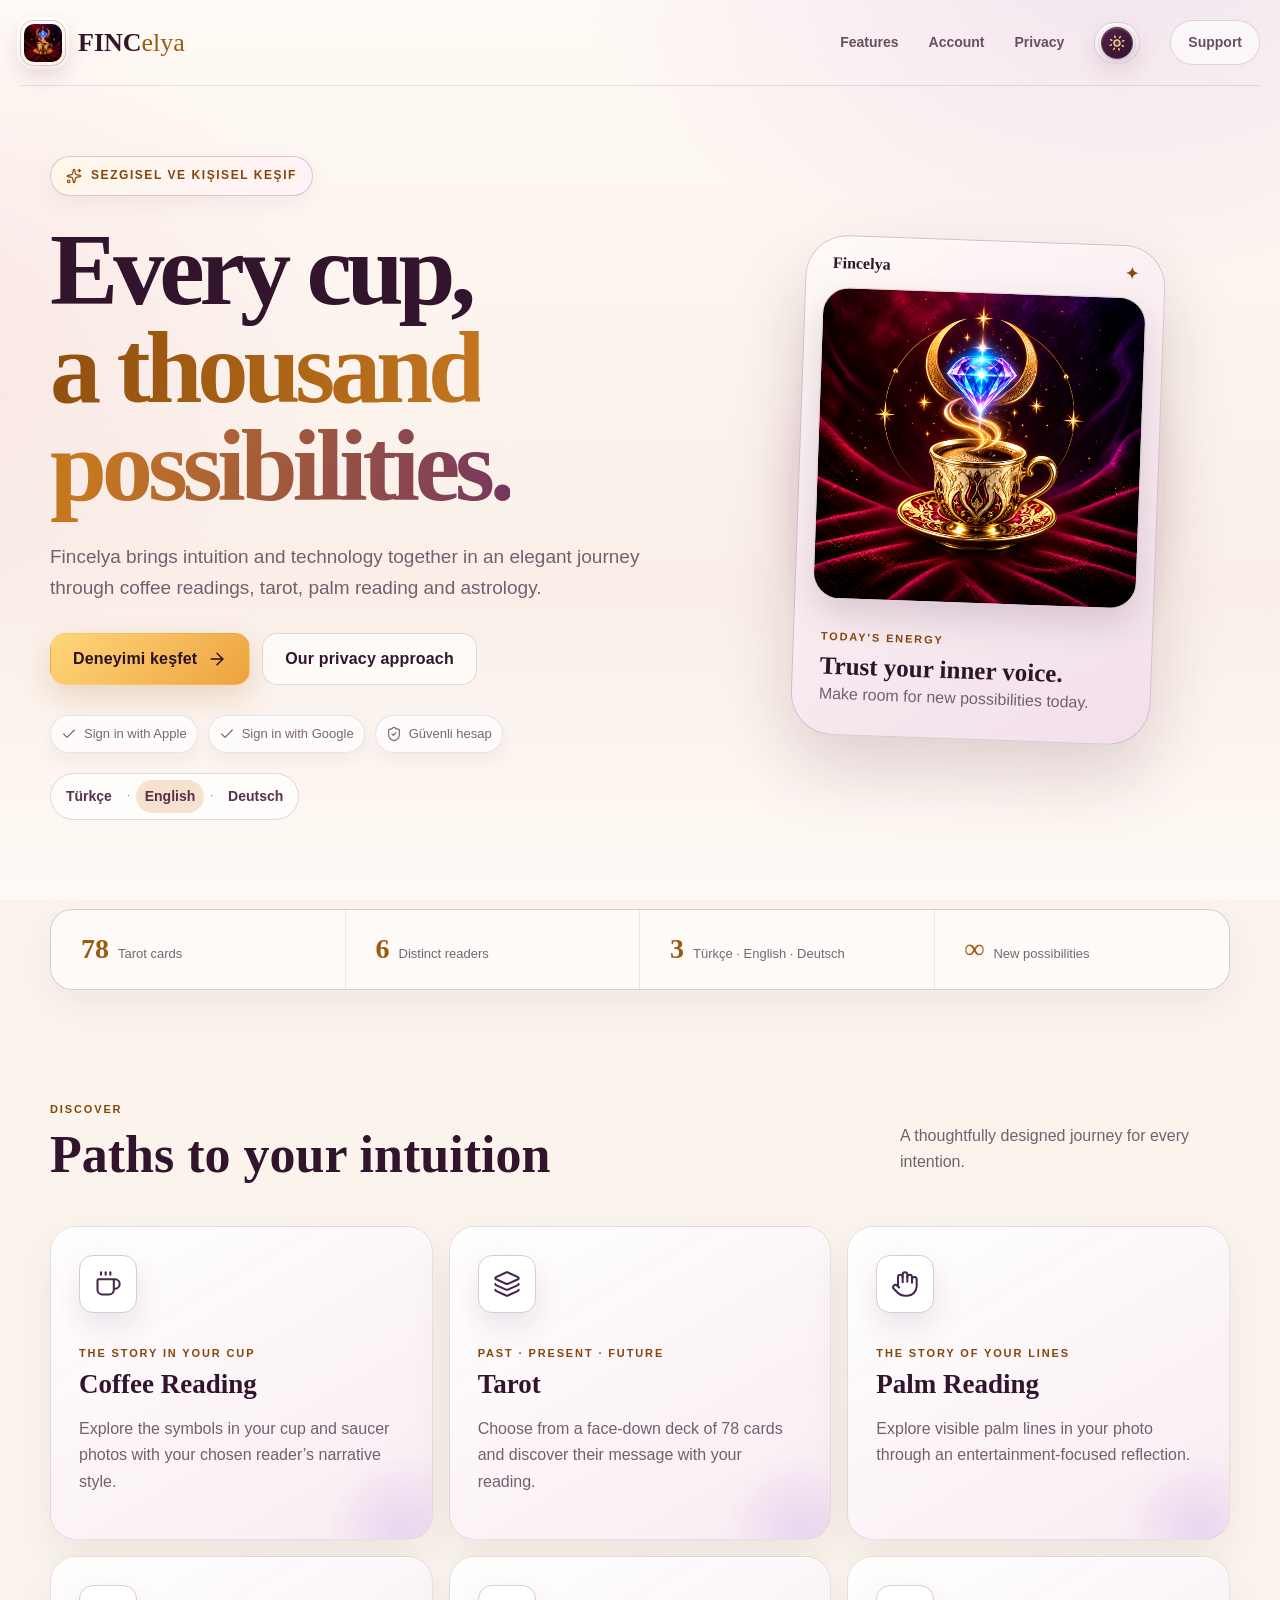
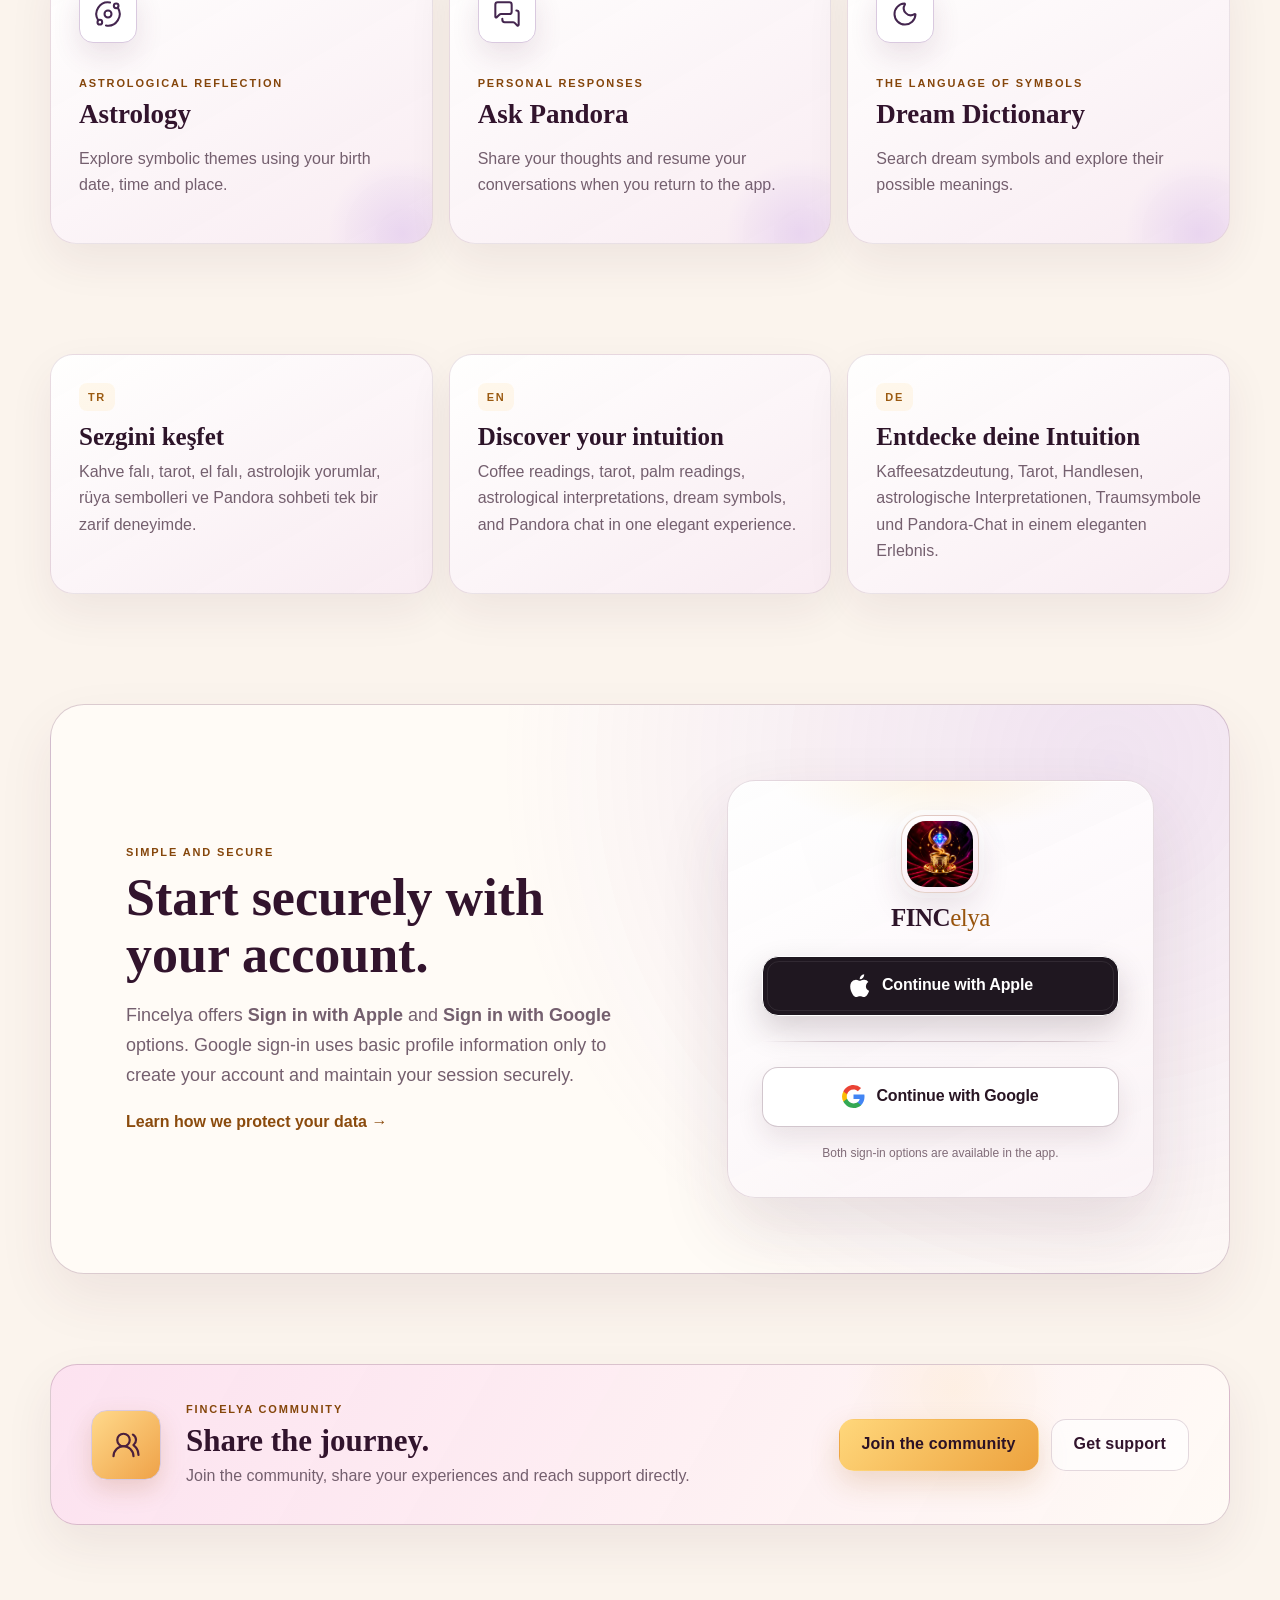
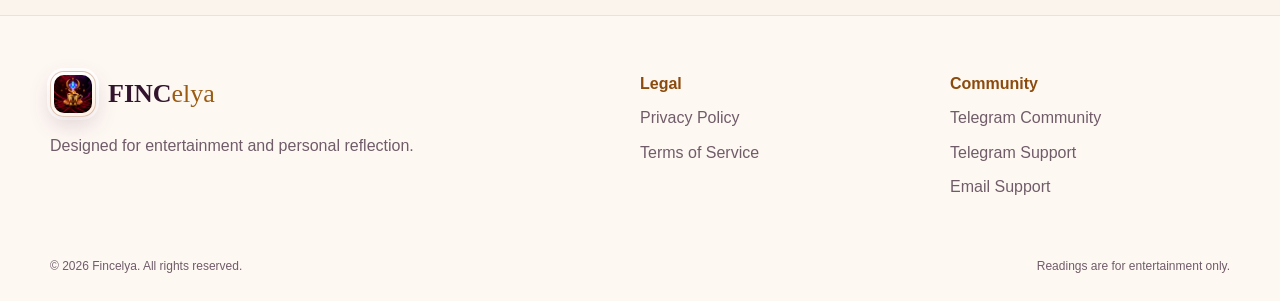
==== index.html @ c84d0d65 "Match coffee feature card background to other cards" ====
<!doctype html><html lang="tr"><head><meta http-equiv="Content-Security-Policy" content="default-src 'self'; script-src 'self'; style-src 'self' 'unsafe-inline'; img-src 'self' data:; font-src 'self'; connect-src 'self'; object-src 'none'; base-uri 'self'; form-action 'none'; upgrade-insecure-requests"><meta name="referrer" content="strict-origin-when-cross-origin"><meta charset="utf-8"><meta name="viewport" content="width=device-width,initial-scale=1"><meta name="description" content="Fincelya ile kahve falı, tarot, el falı, astroloji ve rüya sembollerini keşfet."><meta name="theme-color" content="#120414"><title>Fincelya — Sezgine Kulak Ver</title><link rel="icon" type="image/png" sizes="32x32" href="favicon-32.png?v=2"><link rel="icon" type="image/png" sizes="64x64" href="favicon-64.png?v=2"><link rel="shortcut icon" href="favicon.ico?v=2"><link rel="apple-touch-icon" sizes="180x180" href="apple-touch-icon.png?v=2"><script src="theme.js?v=2"></script><link rel="stylesheet" href="styles.css?v=theme2"><link rel="stylesheet" href="icon-system.css?v=1"></head>
<body><script src="language.js" defer></script><div class="aurora"></div><header class="site-header"><a class="brand" href="./"><img src="logo-hd.png" alt=""><span>FINC<em>elya</em></span></a><nav><a href="#features">Özellikler</a><a href="#account">Hesap</a><a href="privacy.html">Gizlilik</a><button class="theme-toggle" type="button" aria-label="Açık moda geç" aria-pressed="false"><span class="theme-toggle-icon" aria-hidden="true"><svg viewBox="0 0 24 24"><path class="theme-moon" d="M19.15 15.32A7.9 7.9 0 0 1 8.68 4.85 8.25 8.25 0 1 0 19.15 15.32Z"/><circle class="theme-sun" cx="12" cy="12" r="4"/><path class="theme-rays" d="M12 2.25v2M12 19.75v2M2.25 12h2M19.75 12h2M5.1 5.1l1.42 1.42M17.48 17.48l1.42 1.42M18.9 5.1l-1.42 1.42M6.52 17.48 5.1 18.9"/></svg></span></button><a class="nav-cta" href="https://t.me/fincelyasupport">Destek</a></nav></header>
<main><section class="hero shell"><div class="hero-copy"><div class="badge"><svg aria-hidden="true"><use href="icons.svg?v=lucide1#sparkle"/></svg><span>Sezgisel ve kişisel keşif</span></div><h1>Her fincan,<br><span>bin ihtimal.</span></h1><p>Sezgilerinle teknolojiyi buluşturan Fincelya; kahve falından tarota, el falından astrolojiye uzanan zengin ve zarif bir keşif deneyimi sunar.</p><div class="actions"><a class="button primary" href="#features">Deneyimi keşfet <svg class="button-icon" aria-hidden="true"><use href="icons.svg?v=lucide1#arrow"/></svg></a><a class="button ghost" href="privacy.html">Gizlilik yaklaşımımız</a></div><div class="trust"><span><svg aria-hidden="true"><use href="icons.svg?v=lucide1#check"/></svg>Apple ile giriş</span><span><svg aria-hidden="true"><use href="icons.svg?v=lucide1#check"/></svg>Google ile giriş</span><span><svg aria-hidden="true"><use href="icons.svg?v=lucide1#shield-check"/></svg>Güvenli hesap</span></div><div class="language-switch home-language-links"><a href="#tr-intro">Türkçe</a><span>·</span><a href="#en-intro">English</a><span>·</span><a href="#de-intro">Deutsch</a></div></div><div class="hero-visual"><div class="halo"></div><div class="phone-card"><div class="phone-top"><span>Fincelya</span><span>✦</span></div><img src="logo-hd.png" alt="Fincelya fincan, yıldız ve kristal küre logosu"><div class="reading"><small>GÜNÜN ENERJİSİ</small><strong>İçindeki sese güven.</strong><p>Bugün yeni ihtimaller için alan aç.</p></div></div></div></section>
<section class="metrics shell"><div><strong>78</strong><span>Tarot kartı</span></div><div><strong>6</strong><span>Benzersiz falcı</span></div><div><strong>3</strong><span>Türkçe · English · Deutsch</span></div><div><strong>∞</strong><span>Yeni ihtimal</span></div></section>
<section id="features" class="section shell"><div class="section-head"><div><span class="kicker">KEŞFET</span><h2>Sezgine açılan yollar</h2></div><p>Her niyet için farklı, özenle tasarlanmış bir yolculuk.</p></div><div class="feature-grid">
<article class="feature"><div class="icon"><svg aria-hidden="true"><use href="icons.svg?v=lucide1#coffee"/></svg></div><span class="mini">FİNCANIN HİKÂYESİ</span><h3>Kahve Falı</h3><p>Fincan ve tabak fotoğraflarındaki sembolleri, seçtiğin falcının üslubuyla kişisel bir yoruma dönüştür.</p></article><article class="feature"><div class="icon"><svg aria-hidden="true"><use href="icons.svg?v=lucide1#tarot"/></svg></div><span class="mini">GEÇMİŞ · ŞİMDİ · GELECEK</span><h3>Tarot</h3><p>78 kartlık kapalı desteden seçimini yap; kartların mesajını yorumla birlikte keşfet.</p></article><article class="feature"><div class="icon"><svg aria-hidden="true"><use href="icons.svg?v=lucide1#palm"/></svg></div><span class="mini">ÇİZGİLERİN HİKÂYESİ</span><h3>El Falı</h3><p>Avuç içi fotoğrafındaki belirgin çizgiler üzerinden eğlence ve farkındalık odaklı bir okuma al.</p></article><article class="feature"><div class="icon"><svg aria-hidden="true"><use href="icons.svg?v=lucide1#astro"/></svg></div><span class="mini">ASTROLOJİK YORUM</span><h3>Astroloji</h3><p>Doğum tarihi, saati ve yerine göre sembolik eğilimleri ve günlük enerjini keşfet.</p></article><article class="feature"><div class="icon"><svg aria-hidden="true"><use href="icons.svg?v=lucide1#chat"/></svg></div><span class="mini">ANINDA KİŞİSEL YANIT</span><h3>Pandora'ya Sor</h3><p>Düşüncelerini paylaş ve konuşmalarını uygulamaya döndüğünde kaldığın yerden sürdür.</p></article><article class="feature"><div class="icon"><svg aria-hidden="true"><use href="icons.svg?v=lucide1#dream"/></svg></div><span class="mini">SEMBOLLERİN DİLİ</span><h3>Rüya Sözlüğü</h3><p>Rüyandaki simgeleri ara ve olası anlamlarını merak uyandıran açıklamalarla incele.</p></article></div></section>
<section class="intro-languages shell" aria-label="Fincelya in three languages"><article id="tr-intro" lang="tr"><span class="language-label">TR</span><h2>Sezgini keşfet</h2><p>Kahve falı, tarot, el falı, astrolojik yorumlar, rüya sembolleri ve Pandora sohbeti tek bir zarif deneyimde.</p></article><article id="en-intro" lang="en"><span class="language-label">EN</span><h2>Discover your intuition</h2><p>Coffee readings, tarot, palm readings, astrological interpretations, dream symbols, and Pandora chat in one elegant experience.</p></article><article id="de-intro" lang="de"><span class="language-label">DE</span><h2>Entdecke deine Intuition</h2><p>Kaffeesatzdeutung, Tarot, Handlesen, astrologische Interpretationen, Traumsymbole und Pandora-Chat in einem eleganten Erlebnis.</p></article></section><section id="account" class="account shell"><div><span class="kicker">KOLAY VE GÜVENLİ</span><h2>Hesabınla güvenle başla.</h2><p>Fincelya'da <strong>Apple ile giriş</strong> ve <strong>Google ile giriş</strong> seçenekleri bulunur. Google girişi yalnızca hesabını oluşturmak ve oturumunu güvenle sürdürmek için temel profil bilgilerini kullanır.</p><a class="text-link" href="privacy.html">Verilerini nasıl koruduğumuzu incele →</a></div><div class="login-preview"><div class="login-logo"><span class="login-logo-frame"><img src="logo-hd.png" alt=""></span><strong>FINC<em>elya</em></strong></div><div class="mock apple"><svg class="auth-logo apple-logo" viewBox="0 0 24 24" aria-hidden="true"><path d="M18.7 12.8c0-3 2.5-4.4 2.6-4.5a5.6 5.6 0 0 0-4.4-2.4c-1.9-.2-3.7 1.1-4.6 1.1-.9 0-2.4-1.1-4-1.1a5.9 5.9 0 0 0-5 3c-2.1 3.7-.5 9.2 1.5 12.2 1 1.5 2.2 3.1 3.8 3 1.5-.1 2.1-1 4-1s2.4 1 4 1c1.7 0 2.8-1.5 3.8-3 1.2-1.7 1.7-3.4 1.7-3.5-.1 0-3.4-1.3-3.4-4.8ZM15.7 3.9A5.1 5.1 0 0 0 16.9.2a5.2 5.2 0 0 0-3.5 1.8 4.9 4.9 0 0 0-1.2 3.6 4.3 4.3 0 0 0 3.5-1.7Z"/></svg><span>Apple ile Devam Et</span></div><div class="divider" aria-hidden="true"></div><div class="mock google"><svg class="auth-logo" viewBox="0 0 24 24" aria-hidden="true"><path fill="#4285F4" d="M23.5 12.3c0-.8-.1-1.6-.2-2.3H12v4.5h6.5a5.6 5.6 0 0 1-2.4 3.6V21h3.8c2.2-2.1 3.6-5.1 3.6-8.7Z"/><path fill="#34A853" d="M12 24c3.2 0 5.9-1.1 7.9-3l-3.8-2.9c-1 .7-2.4 1.1-4.1 1.1-3.1 0-5.7-2.1-6.7-4.9H1.4v3C3.4 21.3 7.4 24 12 24Z"/><path fill="#FBBC05" d="M5.3 14.3A7.2 7.2 0 0 1 5 12c0-.8.1-1.6.3-2.3v-3H1.4A12 12 0 0 0 0 12c0 1.9.5 3.7 1.4 5.3l3.9-3Z"/><path fill="#EA4335" d="M12 4.8c1.8 0 3.3.6 4.5 1.8l3.4-3.4A11.4 11.4 0 0 0 12 0C7.4 0 3.4 2.7 1.4 6.7l3.9 3C6.3 6.9 8.9 4.8 12 4.8Z"/></svg><span>Google ile Devam Et</span></div><small>Giriş seçeneklerinin tamamı uygulamada sunulur.</small></div></section>
<section class="community shell"><div class="community-icon"><svg aria-hidden="true"><use href="icons.svg?v=lucide1#community"/></svg></div><div><span class="kicker">FİNCELYA TOPLULUĞU</span><h2>Yolculuğu birlikte paylaş.</h2><p>Topluluğa katıl, deneyimlerini paylaş ve desteğe doğrudan ulaş.</p></div><div class="actions"><a class="button primary" href="https://t.me/fincelyasohbet">Topluluğa katıl</a><a class="button ghost" href="https://t.me/fincelyasupport">Destek al</a></div></section></main>
<footer><div class="shell footer-grid"><div><a class="brand" href="./"><img src="logo-hd.png" alt=""><span>FINC<em>elya</em></span></a><p>Eğlence ve kişisel farkındalık için tasarlandı.</p></div><div><strong>Yasal</strong><a href="privacy.html">Gizlilik Politikası</a><a href="terms.html">Kullanım Koşulları</a></div><div><strong>Topluluk</strong><a href="https://t.me/fincelyasohbet">Telegram Sohbet</a><a href="https://t.me/fincelyasupport">Telegram Destek</a><a href="mailto:support@fincelya.com">E-posta Desteği</a></div></div><div class="shell copyright">© 2026 Fincelya. Tüm hakları saklıdır. <span>Fal ve yorum içerikleri yalnızca eğlence amaçlıdır.</span></div></footer></body></html>
---- styles.css ----
:root{--bg:#10030f;--panel:#261025;--gold:#f8ca67;--gold2:#ffac39;--cream:#fff8ee;--muted:#bcaebb;--line:rgba(248,202,103,.22);--purple:#7c35d8}*{box-sizing:border-box}html{scroll-behavior:smooth}body{margin:0;background:var(--bg);color:var(--cream);font:16px/1.65 Inter,ui-sans-serif,-apple-system,"Segoe UI",sans-serif;overflow-x:hidden}.aurora{position:fixed;inset:0;z-index:-1;background:radial-gradient(800px 520px at 85% -5%,rgba(116,43,190,.35),transparent 70%),radial-gradient(650px 500px at -10% 38%,rgba(190,36,107,.2),transparent 72%),linear-gradient(180deg,#170519,#0b030b 65%,#110510)}.shell{width:min(1180px,calc(100% - 40px));margin:auto}.site-header{height:86px;width:min(1240px,calc(100% - 40px));margin:auto;display:flex;align-items:center;justify-content:space-between;border-bottom:1px solid rgba(255,255,255,.07);position:relative;z-index:4}.brand{display:flex;align-items:center;gap:12px;color:#fff;text-decoration:none;font:700 26px Georgia,serif}.brand img{width:46px;height:46px;border-radius:14px;object-fit:cover;box-shadow:0 0 22px rgba(149,61,226,.38)}.brand em{color:var(--gold);font-style:normal;font-weight:500}.site-header nav{display:flex;align-items:center;gap:30px}.site-header nav a{color:#cfc1cc;text-decoration:none;font-size:14px;font-weight:650}.site-header nav a:hover,.site-header nav a.active{color:#fff}.nav-cta{padding:10px 17px;border:1px solid var(--line);border-radius:999px;background:rgba(255,255,255,.04)}.hero{min-height:680px;display:grid;grid-template-columns:1.1fr .9fr;align-items:center;gap:60px;padding:70px 0 85px}.badge{display:inline-flex;align-items:center;gap:9px;padding:8px 13px;border:1px solid var(--line);border-radius:999px;background:rgba(248,202,103,.06);color:var(--gold);font-size:12px;font-weight:800;letter-spacing:.13em;text-transform:uppercase}.hero h1,.legal-hero h1{font:700 clamp(58px,8vw,104px)/.96 Georgia,serif;letter-spacing:-.05em;margin:25px 0;color:#fff}.hero h1 span{background:linear-gradient(100deg,var(--gold),#fff0b7 55%,var(--gold2));-webkit-background-clip:text;background-clip:text;color:transparent}.hero-copy>p{max-width:650px;color:#c7b9c4;font-size:19px}.actions{display:flex;flex-wrap:wrap;gap:12px;margin:30px 0}.button{display:inline-flex;align-items:center;justify-content:center;min-height:52px;padding:0 22px;border-radius:15px;text-decoration:none;font-weight:800;transition:.2s}.button:hover{transform:translateY(-2px)}.primary{color:#23121c;background:linear-gradient(135deg,#ffe08d,var(--gold2));box-shadow:0 12px 34px rgba(255,173,57,.18)}.ghost{color:#fff;border:1px solid rgba(255,255,255,.13);background:rgba(255,255,255,.04)}.trust{display:flex;flex-wrap:wrap;gap:18px;color:#9f919e;font-size:13px}.hero-visual{position:relative;display:grid;place-items:center;min-height:500px}.halo{position:absolute;width:440px;height:440px;border-radius:50%;background:radial-gradient(circle,rgba(109,41,181,.52),rgba(191,48,125,.12) 44%,transparent 70%);filter:blur(12px)}.phone-card{position:relative;width:min(360px,90vw);padding:17px;border:1px solid rgba(248,202,103,.35);border-radius:42px;background:linear-gradient(145deg,rgba(62,18,58,.94),rgba(21,6,21,.96));box-shadow:0 35px 80px rgba(0,0,0,.48),inset 0 1px rgba(255,255,255,.12);transform:rotate(2deg)}.phone-card>img{width:100%;aspect-ratio:1.04;object-fit:cover;border-radius:27px}.phone-top{display:flex;justify-content:space-between;padding:1px 9px 14px;font:700 16px Georgia,serif}.phone-top span:last-child,.kicker,.mini,.reading small{color:var(--gold)}.reading{padding:20px 10px 10px}.reading small,.mini,.kicker{display:block;font-size:11px;font-weight:850;letter-spacing:.17em}.reading strong{display:block;font:700 25px Georgia,serif;margin:7px 0 1px}.reading p{margin:0;color:#a99aa6}.metrics{display:grid;grid-template-columns:repeat(4,1fr);border:1px solid var(--line);border-radius:22px;background:rgba(255,255,255,.035)}.metrics div{padding:23px 30px;border-right:1px solid rgba(255,255,255,.07)}.metrics div:last-child{border:0}.metrics strong{font:700 28px Georgia,serif;color:var(--gold);margin-right:9px}.metrics span{color:#aa9ca8;font-size:13px}.section{padding:110px 0}.section-head{display:flex;justify-content:space-between;align-items:end;margin-bottom:34px}.section-head h2,.account h2,.community h2{font:700 clamp(34px,5vw,52px)/1.1 Georgia,serif;margin:8px 0}.section-head p{max-width:330px;color:#9f919d}.feature-grid{display:grid;grid-template-columns:repeat(3,1fr);gap:16px}.feature{min-height:270px;padding:28px;border:1px solid rgba(255,255,255,.08);border-radius:26px;background:linear-gradient(150deg,rgba(49,17,47,.92),rgba(25,9,25,.9));transition:.25s}.feature:hover{transform:translateY(-5px);border-color:var(--line)}.feature.featured{border-color:rgba(248,202,103,.3);background:linear-gradient(145deg,rgba(103,28,88,.86),rgba(35,10,34,.9))}.icon{width:56px;height:56px;border-radius:18px;display:grid;place-items:center;margin-bottom:31px;background:linear-gradient(135deg,#6d2dae,#c23d8a);font-size:25px;box-shadow:0 12px 35px rgba(99,34,151,.28)}.feature h3{font:700 27px Georgia,serif;margin:7px 0}.feature p,.account p,.community p{color:#ad9fab}.account{display:grid;grid-template-columns:1fr .82fr;gap:80px;align-items:center;padding:75px;border:1px solid var(--line);border-radius:34px;background:radial-gradient(circle at 90% 10%,rgba(119,46,191,.24),transparent 50%),rgba(34,10,33,.9)}.account p{font-size:18px}.text-link{color:var(--gold);font-weight:750;text-decoration:none}.login-preview{padding:29px;border:1px solid rgba(255,255,255,.1);border-radius:28px;background:rgba(11,3,11,.6);box-shadow:0 25px 60px rgba(0,0,0,.25)}.login-logo{text-align:center;margin-bottom:20px}.login-logo img{display:block;width:64px;height:64px;object-fit:cover;border-radius:18px;margin:0 auto 9px}.login-logo strong{font:700 22px Georgia,serif}.mock{height:51px;border-radius:14px;margin:10px 0;display:flex;align-items:center;justify-content:center;font-weight:750}.mock.apple{background:#fff;color:#111}.mock.google,.mock.guest{border:1px solid rgba(255,255,255,.14);background:#281426}.mock.google b{color:#4285f4}.divider{height:30px;text-align:center;position:relative;color:#746773;font-size:12px}.divider:before{content:"";position:absolute;left:0;right:0;top:50%;border-top:1px solid rgba(255,255,255,.08)}.divider span{position:relative;background:#160916;padding:0 12px}.login-preview small{display:block;text-align:center;color:#796d77;margin-top:14px}.community{margin:90px auto;display:grid;grid-template-columns:auto 1fr auto;align-items:center;gap:25px;padding:35px 40px;border:1px solid var(--line);border-radius:27px;background:linear-gradient(120deg,rgba(108,35,98,.5),rgba(26,9,26,.84))}.community h2{font-size:31px;margin:5px 0}.community p{margin:0}.community-icon{width:70px;height:70px;border-radius:22px;display:grid;place-items:center;color:#1d0d17;background:linear-gradient(135deg,var(--gold),var(--gold2));font-size:28px}.community .actions{margin:0}footer{border-top:1px solid rgba(255,255,255,.07);background:rgba(4,1,4,.3);padding:55px 0 25px}.footer-grid{display:grid;grid-template-columns:2fr 1fr 1fr;gap:30px}.footer-grid p{color:#aa9eaa}.footer-grid>div:not(:first-child){display:flex;flex-direction:column;gap:8px}.footer-grid strong{color:var(--gold)}.footer-grid a:not(.brand),.copyright a{color:#9d909b;text-decoration:none}.copyright{display:flex;justify-content:space-between;border-top:1px solid rgba(255,255,255,.06);margin-top:35px;padding-top:20px;color:#a397a2;font-size:12px}.legal-shell{width:min(1120px,calc(100% - 40px));margin:auto;padding:75px 0 100px}.legal-hero{max-width:810px;padding:40px 0 65px}.legal-hero h1{font-size:clamp(50px,7vw,82px);margin-bottom:20px}.legal-hero>p{font-size:19px;color:#bcaeba}.updated{margin-top:15px;color:#827581;font-size:13px}.legal-layout{display:grid;grid-template-columns:220px 1fr;gap:70px;align-items:start}.legal-nav{position:sticky;top:30px;display:flex;flex-direction:column;gap:8px;padding:22px;border-left:1px solid var(--line)}.legal-nav strong{color:var(--gold);font-size:12px;letter-spacing:.12em;text-transform:uppercase}.legal-nav a{color:#968894;text-decoration:none;font-size:14px}.legal-content>section{padding:42px 0;border-bottom:1px solid rgba(255,255,255,.08);scroll-margin-top:30px}.legal-content>section:first-child{padding-top:0}.legal-content h2{font:700 31px Georgia,serif;margin:6px 0 14px}.legal-content h3{font-size:16px;margin:12px 0 4px}.legal-content p,.legal-content li{color:#b4a6b1}.section-number{color:var(--gold);font-size:11px;font-weight:850;letter-spacing:.15em}.policy-highlight{display:flex;gap:22px;padding:30px!important;border:1px solid var(--line)!important;border-radius:25px;background:linear-gradient(135deg,rgba(100,30,93,.55),rgba(35,11,34,.65))}.shield{flex:0 0 55px;height:55px;border-radius:17px;display:grid;place-items:center;background:linear-gradient(135deg,var(--gold),var(--gold2));color:#291322;font-size:24px}.policy-highlight h2,.policy-highlight p{margin-top:0}.data-grid{display:grid;grid-template-columns:1fr 1fr;gap:13px;margin-top:20px}.data-grid>div{padding:21px;border:1px solid rgba(255,255,255,.08);border-radius:18px;background:rgba(255,255,255,.025)}.data-grid b{width:34px;height:34px;border-radius:10px;display:grid;place-items:center;background:rgba(248,202,103,.12);color:var(--gold)}.data-grid p{font-size:14px;margin:5px 0}.check-list{list-style:none;padding:0;display:grid;grid-template-columns:1fr 1fr;gap:11px}.check-list li{position:relative;padding:13px 15px 13px 42px;border-radius:13px;background:rgba(255,255,255,.03)}.check-list li:before{content:"✓";position:absolute;left:16px;color:var(--gold)}.contact-card{display:flex;align-items:center;justify-content:space-between;gap:30px;margin-top:45px;padding:30px!important;border:1px solid var(--line)!important;border-radius:24px;background:rgba(248,202,103,.05)}.contact-card h2{margin-bottom:5px}.contact-card p{margin:0}.contact-card .button{flex:none}
@media(max-width:900px){.hero{grid-template-columns:1fr;text-align:center;padding-top:55px}.hero-copy>p{margin:auto}.actions,.trust{justify-content:center}.feature-grid{grid-template-columns:1fr 1fr}.account{grid-template-columns:1fr;padding:45px}.community{grid-template-columns:auto 1fr}.community .actions{grid-column:1/-1}.legal-layout{grid-template-columns:1fr}.legal-nav{display:none}}
@media(max-width:650px){.site-header{height:auto;padding:15px 0}.site-header nav a:not(.nav-cta){display:none}.hero{min-height:0;padding:55px 0}.hero h1{font-size:54px}.hero-copy>p{font-size:16px}.phone-card{width:min(310px,100%)}.halo{width:320px;height:320px}.metrics{grid-template-columns:1fr 1fr}.metrics div:nth-child(2){border-right:0}.metrics div{padding:18px}.metrics strong,.metrics span{display:block}.section{padding:75px 0}.section-head{display:block}.feature-grid,.data-grid,.check-list{grid-template-columns:1fr}.account{width:calc(100% - 26px);padding:28px}.community{grid-template-columns:1fr;text-align:center;padding:30px 22px}.community-icon{margin:auto}.footer-grid{grid-template-columns:1fr 1fr}.footer-grid>div:first-child{grid-column:1/-1}.copyright{display:block}.legal-shell{width:min(100% - 30px,1120px);padding-top:50px}.legal-hero{padding-bottom:40px}.legal-hero h1{font-size:48px}.policy-highlight{display:block}.shield{margin-bottom:15px}.contact-card{display:block}.contact-card .button{margin-top:18px;width:100%}}

:where(a,button,[tabindex],input,select,textarea):focus-visible{outline:3px solid #ffe08d;outline-offset:4px;border-radius:10px}.anchor{display:block;scroll-margin-top:24px}.language-summary{scroll-margin-top:24px}
@media(max-width:650px){.site-header nav a[href="./"]{display:inline!important}.site-header nav{gap:10px}.site-header nav a{font-size:13px}.site-header .nav-cta{padding:8px 12px}}

.icon svg{width:30px;height:30px;fill:none;stroke:#fff7e8;stroke-width:2.25;stroke-linecap:round;stroke-linejoin:round;filter:drop-shadow(0 2px 8px rgba(255,255,255,.16))}.icon svg use[href$="#tarot"]{stroke-width:2}.auth-logo{width:20px;height:20px;flex:0 0 20px}.apple-logo{fill:#111}.mock{gap:11px}.phone-card>img{image-rendering:auto}.brand img,.login-logo img{image-rendering:auto}

.shield{position:relative;overflow:visible;background:linear-gradient(145deg,#ffe391,#ffad37);box-shadow:0 12px 28px rgba(255,175,55,.24),inset 0 1px 0 rgba(255,255,255,.6)}.shield:after{content:"";position:absolute;inset:-7px;border:1px solid rgba(248,202,103,.22);border-radius:22px}.shield svg{width:33px;height:33px;fill:none;stroke:#35122f;stroke-width:2.6;stroke-linecap:round;stroke-linejoin:round;filter:drop-shadow(0 1px 0 rgba(255,255,255,.45))}.shield svg .spark{fill:#fff3bd;stroke:#7a2d5e;stroke-width:1.5}
.language-switch{display:inline-flex;align-items:center;gap:10px;margin:18px 0 4px;padding:8px 13px;border:1px solid var(--line);border-radius:999px;background:rgba(255,255,255,.035)}.language-switch a{color:#d9cdd6;text-decoration:none;font-weight:750;font-size:14px}.language-switch a:hover{color:var(--gold)}.language-switch span{color:#756873}.multilingual{max-width:850px;margin:auto}.language-document{position:relative;padding:55px 0!important;scroll-margin-top:20px}.language-document+.language-document{margin-top:35px;border-top:1px solid var(--line)}.language-document>h2{font-size:42px;margin-bottom:32px}.language-document>h3{font:700 24px Georgia,serif;color:#fff;margin:36px 0 10px}.language-label{display:inline-flex;padding:5px 9px;border-radius:8px;background:rgba(248,202,103,.12);color:var(--gold);font-size:11px;font-weight:900;letter-spacing:.15em}.language-document .policy-highlight{margin:22px 0 34px}.language-document .shield{font-weight:900;font-size:25px}

.localized-date{color:#a99ca7;font-size:13px;margin:-25px 0 28px}.home-language-links{margin-top:20px}.intro-languages{display:grid;grid-template-columns:repeat(3,1fr);gap:16px;padding:0 0 110px}.intro-languages article{scroll-margin-top:25px;padding:28px;border:1px solid rgba(255,255,255,.08);border-radius:23px;background:linear-gradient(145deg,rgba(57,19,54,.82),rgba(24,8,24,.88))}.intro-languages h2{font:700 25px Georgia,serif;margin:12px 0 8px}.intro-languages p{color:#b4a7b1;margin:0}.footer-grid>div:not(:first-child) a{width:max-content}@media(max-width:800px){.intro-languages{grid-template-columns:1fr;padding-bottom:75px}}

@media (prefers-reduced-motion: reduce){html{scroll-behavior:auto}*,*::before,*::after{animation-duration:.01ms!important;animation-iteration-count:1!important;transition-duration:.01ms!important}.button:hover,.feature:hover,.phone-card{transform:none!important}}
.hero>*{min-width:0}.hero-visual{max-width:100%}.halo{max-width:100%}.badge{white-space:normal;overflow-wrap:anywhere}.feature,.intro-languages article,.legal-content{overflow-wrap:anywhere}.home-language-links a[aria-current="true"]{color:var(--gold);text-decoration:underline;text-underline-offset:5px}
@media(max-width:650px){.hero h1{font-size:clamp(40px,12vw,54px)}.phone-card{width:min(290px,calc(100% - 20px))}.site-header{flex-wrap:wrap;gap:12px}.footer-grid{grid-template-columns:1fr}.footer-grid>div:not(:first-child) a{max-width:100%;overflow-wrap:anywhere}.account,.login-preview{min-width:0}.login-preview{padding:18px}.mock{height:auto;min-height:51px;padding:8px;text-align:center}}
.theme-toggle{display:inline-flex;align-items:center;gap:8px;min-height:40px;padding:7px 13px;border:1px solid var(--line);border-radius:999px;background:rgba(255,255,255,.045);color:#f8eee8;font:700 13px/1 Inter,ui-sans-serif,-apple-system,"Segoe UI",sans-serif;cursor:pointer;transition:.2s ease}.theme-toggle:hover{transform:translateY(-1px);border-color:rgba(248,202,103,.48);background:rgba(248,202,103,.1)}.theme-toggle-icon{display:grid;place-items:center;width:23px;height:23px;border-radius:50%;background:linear-gradient(135deg,var(--gold),var(--gold2));color:#35122f;font-size:14px;box-shadow:0 4px 13px rgba(255,172,57,.22)}.theme-toggle:focus-visible{outline:3px solid rgba(248,202,103,.48);outline-offset:3px}
html[data-theme="light"]{--bg:#fbf4ed;--panel:#fffaf6;--cream:#2d1429;--muted:#725f6d;--line:rgba(123,58,98,.2);--purple:#7729bb}html[data-theme="light"] body{background:#fbf4ed;color:#2d1429}html[data-theme="light"] .aurora{background:radial-gradient(850px 520px at 86% -8%,rgba(149,92,210,.2),transparent 70%),radial-gradient(650px 500px at -10% 38%,rgba(218,91,143,.15),transparent 72%),linear-gradient(180deg,#fffaf6,#f8eee8 66%,#fff9f3)}html[data-theme="light"] .site-header{border-bottom-color:rgba(72,35,62,.12)}html[data-theme="light"] .brand,html[data-theme="light"] .hero h1,html[data-theme="light"] .site-header nav a:hover,html[data-theme="light"] .site-header nav a.active,html[data-theme="light"] .feature h3,html[data-theme="light"] .section-head h2,html[data-theme="light"] .account h2,html[data-theme="light"] .community h2{color:#32142d}html[data-theme="light"] .site-header nav a{color:#674f61}html[data-theme="light"] .hero-copy>p,html[data-theme="light"] .section-head p,html[data-theme="light"] .feature p,html[data-theme="light"] .account p,html[data-theme="light"] .community p,html[data-theme="light"] .intro-languages p,html[data-theme="light"] .reading p{color:#745f6e}html[data-theme="light"] .trust,html[data-theme="light"] .metrics span,html[data-theme="light"] .login-preview small{color:#786573}html[data-theme="light"] .nav-cta,html[data-theme="light"] .ghost,html[data-theme="light"] .language-switch{background:rgba(255,255,255,.62);border-color:rgba(100,50,82,.18);color:#32142d}html[data-theme="light"] .phone-card{background:linear-gradient(145deg,#fffaf7,#f2dfeb);border-color:rgba(137,74,107,.28);box-shadow:0 32px 70px rgba(88,45,71,.18),inset 0 1px #fff}html[data-theme="light"] .metrics{background:rgba(255,255,255,.58);box-shadow:0 14px 38px rgba(85,41,65,.07)}html[data-theme="light"] .metrics div{border-right-color:rgba(79,38,65,.1)}html[data-theme="light"] .feature,html[data-theme="light"] .intro-languages article{background:linear-gradient(150deg,rgba(255,255,255,.95),rgba(248,234,242,.93));border-color:rgba(91,43,75,.13);box-shadow:0 18px 45px rgba(76,35,61,.07)}html[data-theme="light"] .feature.featured{background:linear-gradient(145deg,#fff2f8,#f3e0f2);border-color:rgba(171,94,136,.25)}html[data-theme="light"] .account{background:radial-gradient(circle at 90% 10%,rgba(162,101,214,.16),transparent 52%),rgba(255,251,247,.92);box-shadow:0 24px 55px rgba(83,41,66,.08)}html[data-theme="light"] .login-preview{background:rgba(255,255,255,.78);border-color:rgba(78,35,63,.14);box-shadow:0 25px 60px rgba(80,39,64,.1)}html[data-theme="light"] .mock.google{background:#fff;border-color:rgba(70,34,57,.16);color:#291425}html[data-theme="light"] .divider:before{border-top-color:rgba(66,30,54,.13)}html[data-theme="light"] .divider span{background:#fffaf7}html[data-theme="light"] .community{background:linear-gradient(120deg,rgba(252,224,239,.9),rgba(255,250,246,.94));box-shadow:0 20px 48px rgba(80,38,62,.08)}html[data-theme="light"] footer{background:rgba(255,250,246,.72);border-top-color:rgba(75,35,61,.11)}html[data-theme="light"] .footer-grid p,html[data-theme="light"] .footer-grid a:not(.brand),html[data-theme="light"] .copyright a,html[data-theme="light"] .copyright{color:#705c69}html[data-theme="light"] .theme-toggle{background:#fff;color:#3b1b35;border-color:rgba(103,52,85,.2);box-shadow:0 8px 20px rgba(78,35,62,.08)}
@media(max-width:760px){.theme-toggle-label{display:none}.theme-toggle{padding:7px}.site-header nav{gap:8px}}

/* Refined daylight palette: stronger contrast and artwork that belongs to the light surface. */
html[data-theme="light"]{--gold:#9b5b12;--gold2:#d47a22;--line:rgba(91,38,72,.22)}
html[data-theme="light"] .aurora{background:radial-gradient(820px 500px at 88% -6%,rgba(182,126,213,.18),transparent 68%),radial-gradient(620px 470px at -8% 36%,rgba(232,153,183,.16),transparent 70%),linear-gradient(180deg,#fffaf5,#f9efe8 66%,#fffaf6)}
html[data-theme="light"] .hero h1 span{background:linear-gradient(100deg,#8f4f0d,#c77820 52%,#75365f);-webkit-background-clip:text;background-clip:text;color:transparent}
html[data-theme="light"] .badge,html[data-theme="light"] .kicker,html[data-theme="light"] .mini,html[data-theme="light"] .reading small{color:#85460b}
html[data-theme="light"] .primary{color:#2b1125;background:linear-gradient(135deg,#ffd77b,#eda23e);box-shadow:0 12px 30px rgba(171,94,21,.2)}
html[data-theme="light"] .brand img,html[data-theme="light"] .login-logo img{padding:3px;background:linear-gradient(145deg,#fff,#f6e8dc);border:1px solid rgba(128,66,32,.28);box-shadow:0 8px 22px rgba(73,30,58,.16),0 0 0 3px rgba(255,255,255,.72);filter:saturate(1.08) contrast(1.06)}
html[data-theme="light"] .phone-card>img{border:1px solid rgba(126,63,95,.18);box-shadow:0 16px 35px rgba(70,28,56,.16);filter:saturate(.92) contrast(1.05) brightness(1.04)}
html[data-theme="light"] .icon{background:linear-gradient(145deg,#fff4e4,#ead8f4);border:1px solid rgba(120,62,100,.2);box-shadow:0 12px 28px rgba(96,44,82,.12)}
html[data-theme="light"] .icon svg{stroke:#5c2450;filter:none}
html[data-theme="light"] .feature.featured .icon{background:linear-gradient(145deg,#ffe4bc,#eed9f4);border-color:rgba(151,82,43,.28)}
html[data-theme="light"] .community-icon{color:#4b203d;background:linear-gradient(135deg,#ffd98b,#efa248);box-shadow:0 10px 24px rgba(155,83,22,.18)}
html[data-theme="light"] .theme-toggle-icon{background:linear-gradient(135deg,#542148,#8b3f70);color:#fff7ed;box-shadow:0 4px 13px rgba(83,32,69,.2)}
html[data-theme="light"] .phone-top span:last-child,html[data-theme="light"] .text-link,html[data-theme="light"] .footer-grid strong{color:#8b4b0d}
html[data-theme="light"] .language-switch a{color:#58304c}
html[data-theme="light"] .legal-hero h1,html[data-theme="light"] .legal-content h2,html[data-theme="light"] .legal-content h3{color:#32142d}
html[data-theme="light"] .legal-hero>p,html[data-theme="light"] .legal-content p,html[data-theme="light"] .legal-content li,html[data-theme="light"] .updated{color:#6f5a69}
html[data-theme="light"] .legal-content>section{border-bottom-color:rgba(74,32,60,.13)}
html[data-theme="light"] .legal-nav{border-left-color:rgba(91,38,72,.22)}
html[data-theme="light"] .legal-nav a{color:#684f60}
html[data-theme="light"] .policy-highlight{background:linear-gradient(135deg,#fff0f7,#f5e5f2);box-shadow:0 16px 38px rgba(76,35,61,.07)}
html[data-theme="light"] .data-grid>div,html[data-theme="light"] .check-list li{background:rgba(255,255,255,.72);border-color:rgba(86,39,70,.13);box-shadow:0 8px 22px rgba(76,35,61,.05)}
html[data-theme="light"] .contact-card{background:#fff8ec;box-shadow:0 14px 34px rgba(99,50,29,.07)}
html[data-theme="light"] .shield,html[data-theme="light"] .data-grid b{color:#512044}

/* Professional interface polish: restrained iconography, clearer hierarchy, richer controls. */
:root{--shadow-soft:0 14px 38px rgba(0,0,0,.18);--shadow-deep:0 24px 64px rgba(0,0,0,.3)}
.brand img{border:1px solid rgba(248,202,103,.34);padding:2px;background:linear-gradient(145deg,#42103e,#190718);box-shadow:0 10px 28px rgba(149,61,226,.28),0 0 0 3px rgba(248,202,103,.06)}
.badge{position:relative;isolation:isolate;padding:9px 15px;background:linear-gradient(135deg,rgba(248,202,103,.1),rgba(124,53,216,.06));box-shadow:inset 0 1px rgba(255,255,255,.06)}
.badge svg{width:16px;height:16px;fill:var(--gold);stroke:var(--gold);stroke-width:1.1;filter:drop-shadow(0 2px 6px rgba(248,202,103,.3))}
.button{gap:10px;border:1px solid transparent;letter-spacing:.01em;box-shadow:inset 0 1px rgba(255,255,255,.2)}
.button-icon{width:18px;height:18px;fill:none;stroke:currentColor;stroke-width:2;stroke-linecap:round;stroke-linejoin:round;transition:transform .2s ease}.button:hover .button-icon{transform:translateX(3px)}
.trust{gap:10px}.trust span{display:inline-flex;align-items:center;gap:7px;padding:7px 10px;border:1px solid rgba(255,255,255,.07);border-radius:999px;background:rgba(255,255,255,.025)}.trust svg{width:16px;height:16px;fill:none;stroke:var(--gold);stroke-width:2;stroke-linecap:round;stroke-linejoin:round}
.theme-toggle{width:42px;height:42px;min-height:42px;padding:0;justify-content:center;border-radius:13px;box-shadow:inset 0 1px rgba(255,255,255,.08),0 8px 22px rgba(0,0,0,.12)}.theme-toggle-icon{width:27px;height:27px;font-size:15px}
.language-switch{gap:6px;padding:6px;background:rgba(255,255,255,.025);box-shadow:inset 0 1px rgba(255,255,255,.05)}.language-switch a{padding:5px 9px;border-radius:999px;transition:.2s}.language-switch a:hover,.language-switch a[aria-current="true"]{background:rgba(248,202,103,.12);text-decoration:none}.language-switch span{font-size:10px}
.feature{position:relative;overflow:hidden;box-shadow:inset 0 1px rgba(255,255,255,.045),var(--shadow-soft)}.feature:after{content:"";position:absolute;inset:auto -45px -65px auto;width:150px;height:150px;border-radius:50%;background:radial-gradient(circle,rgba(124,53,216,.13),transparent 70%);pointer-events:none}
.icon{position:relative;width:58px;height:58px;border:1px solid rgba(255,255,255,.1);background:linear-gradient(145deg,#7331bd,#b73783);box-shadow:0 12px 30px rgba(99,34,151,.24),inset 0 1px rgba(255,255,255,.18)}.icon:after{content:"";position:absolute;inset:5px;border:1px solid rgba(255,255,255,.08);border-radius:13px}.icon svg{position:relative;z-index:1}
.login-preview{position:relative;overflow:hidden}.login-preview:before{content:"";position:absolute;left:10%;right:10%;top:-60px;height:110px;background:radial-gradient(ellipse,rgba(248,202,103,.16),transparent 70%)}.login-logo{position:relative}.login-logo img{width:68px;height:68px;padding:3px;border:1px solid rgba(248,202,103,.32);background:#fff8f0;box-shadow:0 12px 30px rgba(0,0,0,.22),0 0 0 4px rgba(248,202,103,.07)}.mock{position:relative;transition:.2s;border:1px solid transparent}.mock.apple{box-shadow:0 10px 28px rgba(0,0,0,.15)}.mock.google{background:rgba(255,255,255,.035)}
.community{position:relative;overflow:hidden;box-shadow:var(--shadow-soft),inset 0 1px rgba(255,255,255,.06)}.community:after{content:"";position:absolute;right:14%;top:-85px;width:220px;height:220px;border-radius:50%;background:radial-gradient(circle,rgba(248,202,103,.12),transparent 70%);pointer-events:none}.community>*{position:relative;z-index:1}.community-icon{border:1px solid rgba(255,255,255,.26);box-shadow:0 14px 34px rgba(255,172,57,.2),inset 0 1px rgba(255,255,255,.4)}.community-icon svg{width:40px;height:40px;fill:none;stroke:#35122f;stroke-width:1.7;stroke-linecap:round;stroke-linejoin:round}
.nav-cta{box-shadow:inset 0 1px rgba(255,255,255,.05)}
html[data-theme="light"] .trust span{background:rgba(255,255,255,.72);border-color:rgba(100,50,82,.13);box-shadow:0 7px 18px rgba(72,32,59,.05)}html[data-theme="light"] .trust svg{stroke:#925111}html[data-theme="light"] .badge{background:linear-gradient(135deg,#fff8eb,#fff2f7);box-shadow:0 8px 22px rgba(93,43,69,.06)}html[data-theme="light"] .language-switch{background:rgba(255,255,255,.72)}html[data-theme="light"] .language-switch a:hover,html[data-theme="light"] .language-switch a[aria-current="true"]{background:#f6e2cf}html[data-theme="light"] .feature{box-shadow:inset 0 1px #fff,0 18px 45px rgba(76,35,61,.07)}html[data-theme="light"] .login-logo img{background:#fff;border-color:rgba(128,66,32,.25)}html[data-theme="light"] .community-icon svg{stroke:#4b203d}
@media(max-width:650px){.trust{gap:7px}.trust span{font-size:12px;padding:6px 8px}.language-switch{width:100%;justify-content:center}.community .actions{display:grid;grid-template-columns:1fr 1fr;width:100%}.community .button{padding:0 14px}}

/* Authentication card refinement */
.login-preview{padding:34px;border-color:rgba(248,202,103,.18);background:linear-gradient(155deg,rgba(42,15,40,.86),rgba(13,5,14,.78));box-shadow:0 30px 72px rgba(0,0,0,.3),inset 0 1px rgba(255,255,255,.08)}
.login-preview:after{content:"";position:absolute;inset:0;border-radius:inherit;pointer-events:none;background:linear-gradient(120deg,rgba(255,255,255,.045),transparent 36%)}
.login-preview>*{position:relative;z-index:1}.login-logo{display:grid;justify-items:center;margin-bottom:25px}.login-logo-frame{display:grid;place-items:center;width:78px;height:78px;margin-bottom:12px;border:1px solid rgba(248,202,103,.36);border-radius:24px;background:linear-gradient(145deg,rgba(255,255,255,.12),rgba(248,202,103,.04));box-shadow:0 16px 36px rgba(0,0,0,.28),0 0 0 5px rgba(248,202,103,.055)}.login-logo-frame img{width:66px;height:66px;margin:0;padding:0;border:0;border-radius:19px;box-shadow:none}.login-logo strong{font:700 25px/1 Georgia,serif;letter-spacing:-.02em}.login-logo strong em{color:var(--gold);font-style:normal;font-weight:500}.login-eyebrow{margin-top:7px;color:#9d8b99;font-size:9px;font-weight:850;letter-spacing:.2em}
.login-preview .mock{height:56px;margin:11px 0;border-radius:16px;font-size:15px;font-weight:750;letter-spacing:-.01em;box-shadow:none}.login-preview .mock.apple{border-color:rgba(255,255,255,.88);box-shadow:0 12px 26px rgba(0,0,0,.14)}.login-preview .mock.google{border-color:rgba(248,202,103,.18);background:rgba(255,255,255,.045)}.login-preview .mock:hover{transform:translateY(-1px)}.login-preview .auth-logo{width:21px;height:21px;flex-basis:21px}.login-preview .divider{height:34px;display:grid;place-items:center}.login-preview .divider:before{border-top-color:rgba(248,202,103,.14)}.login-preview .divider span{padding:1px 12px;border:1px solid rgba(248,202,103,.1);border-radius:999px;background:#160916;color:#9c8997;font-size:10px}.login-preview>small{margin-top:17px;color:#8f7f8c;font-size:12px}
html[data-theme="light"] .login-preview{background:linear-gradient(155deg,rgba(255,255,255,.96),rgba(251,244,247,.92));border-color:rgba(99,45,78,.16);box-shadow:0 30px 70px rgba(74,34,59,.12),inset 0 1px #fff}html[data-theme="light"] .login-logo-frame{background:linear-gradient(145deg,#fff,#f8e9f1);border-color:rgba(150,86,47,.26);box-shadow:0 14px 32px rgba(72,32,56,.12),0 0 0 5px rgba(255,255,255,.7)}html[data-theme="light"] .login-logo-frame img{padding:0;border:0;box-shadow:none}html[data-theme="light"] .login-logo strong em{color:#98540d}html[data-theme="light"] .login-eyebrow{color:#806876}html[data-theme="light"] .login-preview .mock.apple{border-color:rgba(66,30,53,.09);box-shadow:0 12px 28px rgba(67,29,51,.1)}html[data-theme="light"] .login-preview .mock.google{border-color:rgba(80,35,62,.16);background:#fff;box-shadow:0 8px 20px rgba(67,29,51,.045)}html[data-theme="light"] .login-preview .divider span{background:#fff9f6;border-color:rgba(91,42,67,.1);color:#795f6e}html[data-theme="light"] .login-preview>small{color:#806c78}
@media(max-width:650px){.login-preview{padding:24px 18px}.login-logo-frame{width:72px;height:72px}.login-logo-frame img{width:60px;height:60px}.login-preview .mock{min-height:54px}}

/* Authentication controls: stronger visibility and a cleaner separator. */
.login-logo{margin-bottom:26px}.login-eyebrow{display:none}.login-preview .mock{position:relative;isolation:isolate;height:60px;border-width:1.5px;font-size:16px;font-weight:800;box-shadow:0 13px 30px rgba(0,0,0,.2);transition:transform .2s ease,box-shadow .2s ease,border-color .2s ease}.login-preview .mock.apple{background:#fff;color:#160f14;border-color:#fff;box-shadow:0 14px 32px rgba(0,0,0,.24)}.login-preview .mock.google{color:#fff8ee;border-color:rgba(248,202,103,.42);background:linear-gradient(135deg,rgba(72,24,66,.96),rgba(39,13,38,.96));box-shadow:0 13px 30px rgba(0,0,0,.2),inset 0 1px rgba(255,255,255,.08)}.login-preview .mock:hover{transform:translateY(-2px);box-shadow:0 17px 36px rgba(0,0,0,.27)}.login-preview .mock:after{content:"";position:absolute;inset:4px;border:1px solid rgba(255,255,255,.055);border-radius:12px;pointer-events:none}.login-preview .mock.apple:after{border-color:rgba(31,15,25,.05)}.login-preview .auth-logo{width:23px;height:23px;flex-basis:23px}
.login-preview .divider{height:38px;grid-template-columns:1fr auto 1fr;gap:12px}.login-preview .divider:before{display:none}.login-preview .divider:after,.login-preview .divider span:before{content:"";display:block;height:1px;background:linear-gradient(90deg,transparent,rgba(248,202,103,.28))}.login-preview .divider:after{background:linear-gradient(90deg,rgba(248,202,103,.28),transparent)}.login-preview .divider span{display:flex;align-items:center;gap:10px;padding:0;border:0;background:transparent;color:#9c8997;font-size:9px;font-weight:800;letter-spacing:.16em}.login-preview .divider span:before{display:none}
html[data-theme="light"] .login-preview .mock.apple{border-color:#fff;background:#1f1720;color:#fff;box-shadow:0 14px 32px rgba(54,24,45,.19)}html[data-theme="light"] .login-preview .apple-logo{fill:#fff}html[data-theme="light"] .login-preview .mock.apple:after{border-color:rgba(255,255,255,.08)}html[data-theme="light"] .login-preview .mock.google{color:#281523;border-color:rgba(83,37,64,.26);background:#fff;box-shadow:0 12px 27px rgba(66,29,50,.1)}html[data-theme="light"] .login-preview .divider span{background:transparent;border:0;color:#745d6b}html[data-theme="light"] .login-preview .divider:after,html[data-theme="light"] .login-preview .divider span:before{background:linear-gradient(90deg,rgba(89,39,67,.2),transparent)}
@media(max-width:650px){.login-preview .mock{height:58px;font-size:15px}}

/* Keep the OR separator completely unframed. */
.login-preview .divider span,html[data-theme="light"] .login-preview .divider span{border:0!important;border-radius:0!important;background:transparent!important;box-shadow:none!important;outline:0!important;padding:0!important}

/* Minimal divider and professional theme control. */
.login-preview .divider{display:block;height:29px;position:relative}.login-preview .divider:before{display:block!important;content:"";position:absolute;left:0;right:0;top:50%;height:1px;border:0;background:linear-gradient(90deg,transparent,rgba(248,202,103,.28) 18%,rgba(248,202,103,.28) 82%,transparent)}.login-preview .divider:after,.login-preview .divider span{display:none!important}html[data-theme="light"] .login-preview .divider:before{background:linear-gradient(90deg,transparent,rgba(89,39,67,.2) 18%,rgba(89,39,67,.2) 82%,transparent)}
.theme-toggle{position:relative;width:44px;height:44px;border-radius:14px;border:1px solid rgba(248,202,103,.28);background:linear-gradient(145deg,rgba(255,255,255,.08),rgba(248,202,103,.035));box-shadow:inset 0 1px rgba(255,255,255,.1),0 8px 22px rgba(0,0,0,.2)}.theme-toggle:before{content:"";position:absolute;inset:4px;border:1px solid rgba(255,255,255,.06);border-radius:10px}.theme-toggle-icon{position:relative;width:29px;height:29px;background:linear-gradient(145deg,#ffe08d,#e8962f);box-shadow:0 5px 15px rgba(255,172,57,.25),inset 0 1px rgba(255,255,255,.55)}.theme-toggle-icon svg{width:19px;height:19px;fill:none;stroke:#3b1732;stroke-width:1.8;stroke-linecap:round}.theme-toggle[data-mode="light"] .theme-orb{fill:#3b1732;stroke:#3b1732}.theme-toggle[data-mode="light"] .theme-ray{opacity:1}.theme-toggle[data-mode="dark"] .theme-orb{fill:#3b1732;stroke:#3b1732}.theme-toggle[data-mode="dark"] .theme-ray{opacity:1}.theme-toggle:hover{transform:translateY(-1px);border-color:rgba(248,202,103,.55);box-shadow:inset 0 1px rgba(255,255,255,.12),0 11px 26px rgba(0,0,0,.24)}
html[data-theme="light"] .theme-toggle{border-color:rgba(92,39,70,.18);background:linear-gradient(145deg,#fff,#f7eaf1);box-shadow:inset 0 1px #fff,0 9px 22px rgba(76,35,61,.1)}html[data-theme="light"] .theme-toggle:before{border-color:rgba(84,35,66,.07)}html[data-theme="light"] .theme-toggle-icon{background:linear-gradient(145deg,#542148,#79335f);box-shadow:0 5px 14px rgba(83,32,69,.22),inset 0 1px rgba(255,255,255,.18)}html[data-theme="light"] .theme-toggle-icon svg{stroke:#fff8ed}html[data-theme="light"] .theme-toggle[data-mode="light"] .theme-orb{fill:none;stroke:#fff8ed}html[data-theme="light"] .theme-toggle[data-mode="light"] .theme-ray{opacity:0}html[data-theme="light"] .theme-toggle[data-mode="light"] svg{transform:rotate(-18deg)}

/* Matched professional theme controls. The icon previews the target mode. */
.theme-toggle{width:46px;height:42px;min-height:42px;padding:0;border-radius:999px;border:1px solid rgba(248,202,103,.28);background:linear-gradient(145deg,rgba(55,18,51,.96),rgba(28,9,29,.96));box-shadow:inset 0 1px rgba(255,255,255,.11),0 8px 24px rgba(0,0,0,.24);overflow:hidden}.theme-toggle:before{inset:3px;border-radius:999px;border-color:rgba(255,255,255,.07)}.theme-toggle-icon{width:32px;height:32px;border-radius:50%;background:linear-gradient(145deg,#fff3c0,#efb958);border:1px solid rgba(255,255,255,.52);box-shadow:0 5px 14px rgba(238,174,64,.28),inset 0 1px rgba(255,255,255,.7);transition:transform .25s ease,background .25s ease}.theme-toggle-icon svg{width:18px;height:18px;fill:none;stroke:#4a233e;stroke-width:1.75;stroke-linecap:round;stroke-linejoin:round;transition:transform .25s ease}.theme-toggle .theme-moon{fill:none}.theme-toggle .theme-sun,.theme-toggle .theme-rays{display:none}.theme-toggle:hover .theme-toggle-icon{transform:scale(1.05)}
html[data-theme="light"] .theme-toggle{border-color:rgba(93,41,70,.2);background:linear-gradient(145deg,#fff,#f4e6ed);box-shadow:inset 0 1px #fff,0 8px 22px rgba(76,35,61,.11)}html[data-theme="light"] .theme-toggle:before{border-color:rgba(84,35,66,.07)}html[data-theme="light"] .theme-toggle-icon{background:linear-gradient(145deg,#552249,#321229);border-color:rgba(255,255,255,.14);box-shadow:0 5px 14px rgba(83,32,69,.2),inset 0 1px rgba(255,255,255,.16)}html[data-theme="light"] .theme-toggle-icon svg{stroke:#ffe49a;transform:none}html[data-theme="light"] .theme-toggle .theme-moon{display:none}html[data-theme="light"] .theme-toggle .theme-sun,html[data-theme="light"] .theme-toggle .theme-rays{display:block}html[data-theme="light"] .theme-toggle .theme-sun{fill:rgba(255,228,154,.16)}
---- icon-system.css ----
/* Shared, theme-aware interface icons. No external fonts or runtime dependencies. */
.feature .icon { color: #eee6fa; background: #271a36; border: 1px solid #564165; border-radius: 14px; box-shadow: none; }
.feature .icon::after { display: none; }
.feature .icon svg { width: 28px; height: 28px; stroke: currentColor; filter: none; }
.community-icon { color: #f8e8bf; background: #312438; border: 1px solid #66506c; border-radius: 16px; box-shadow: none; }
.community-icon svg { width: 30px; height: 30px; stroke: currentColor; }
[data-theme="light"] .feature .icon { color: #44264f; background: #fff; border-color: #d9c9df; }
[data-theme="light"] .community-icon { color: #44264f; background: #fff; border-color: #d9c9df; }
.button svg { width: 20px; height: 20px; flex-shrink: 0; }
.theme-toggle:focus-visible, .button:focus-visible { outline: 3px solid currentColor; outline-offset: 4px; }
@media (prefers-reduced-motion: reduce) { *, *::before, *::after { animation-duration: .01ms !important; transition-duration: .01ms !important; scroll-behavior: auto !important; } }
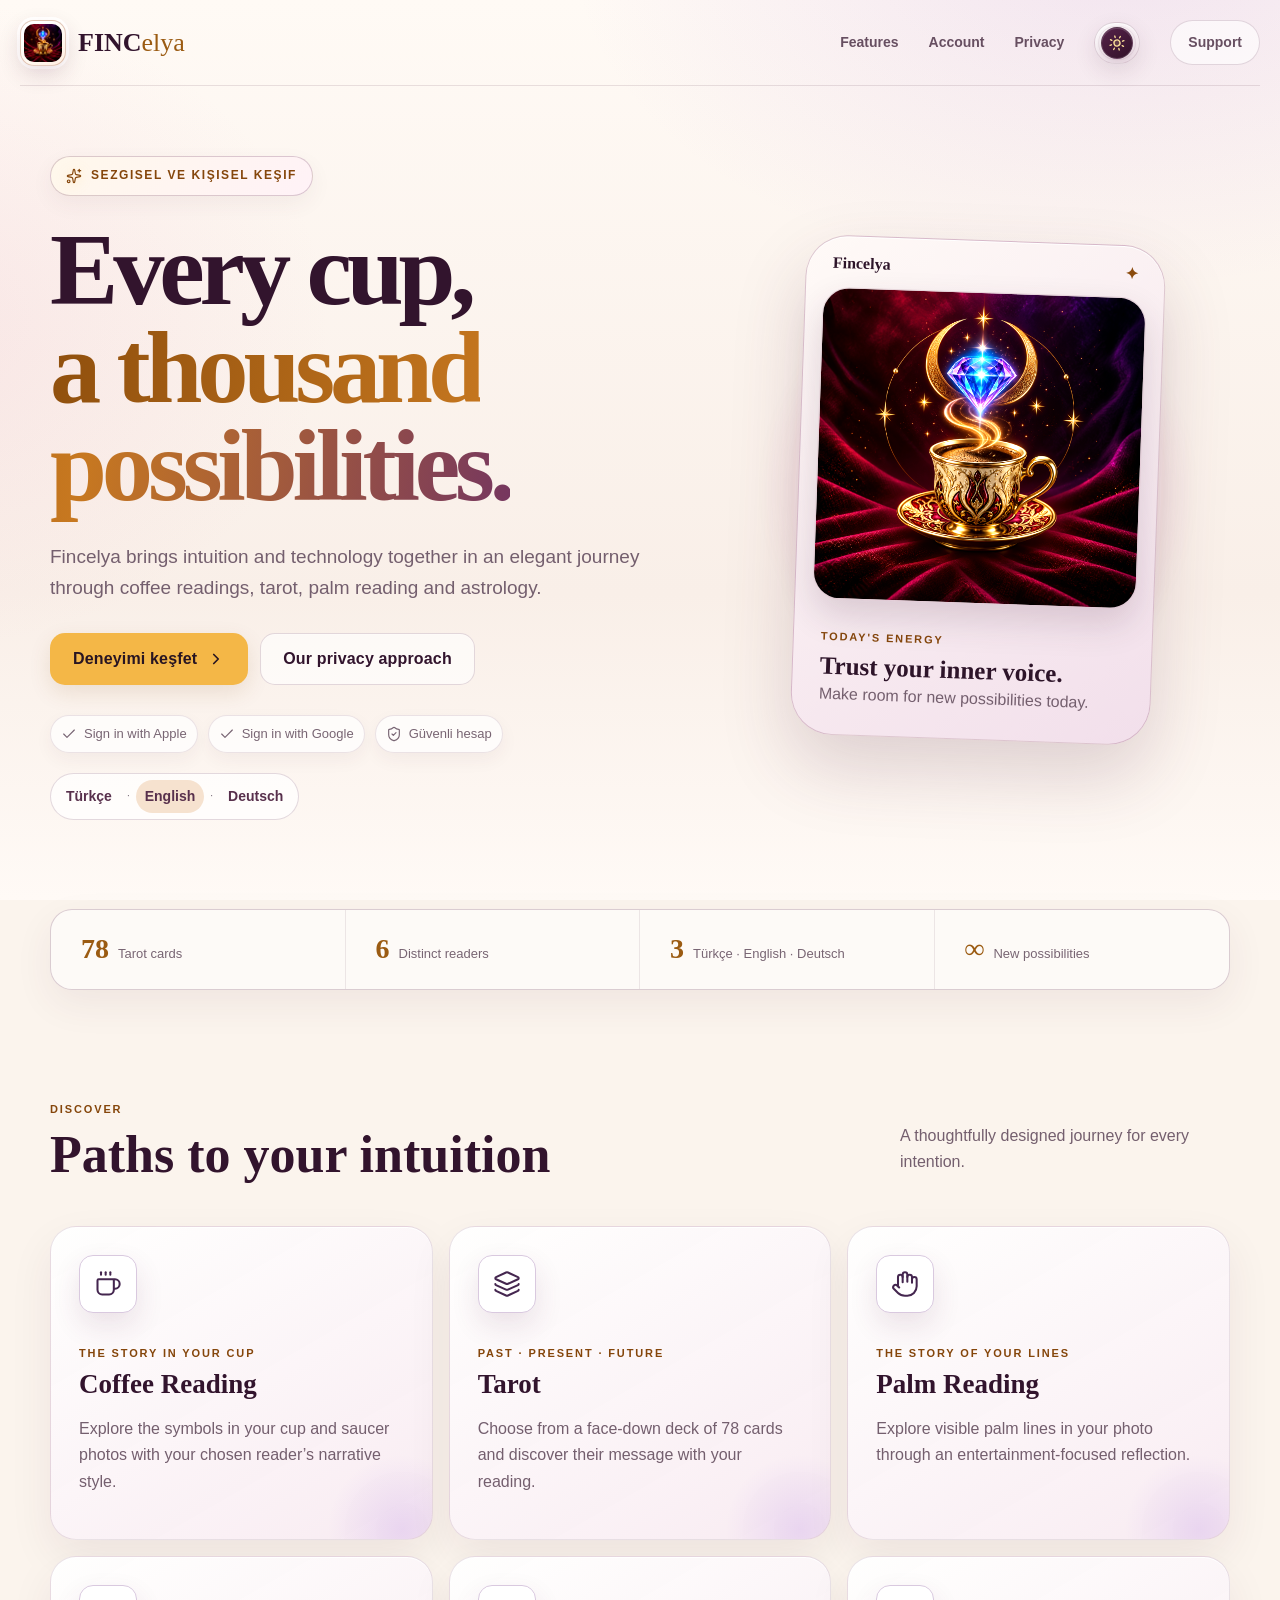
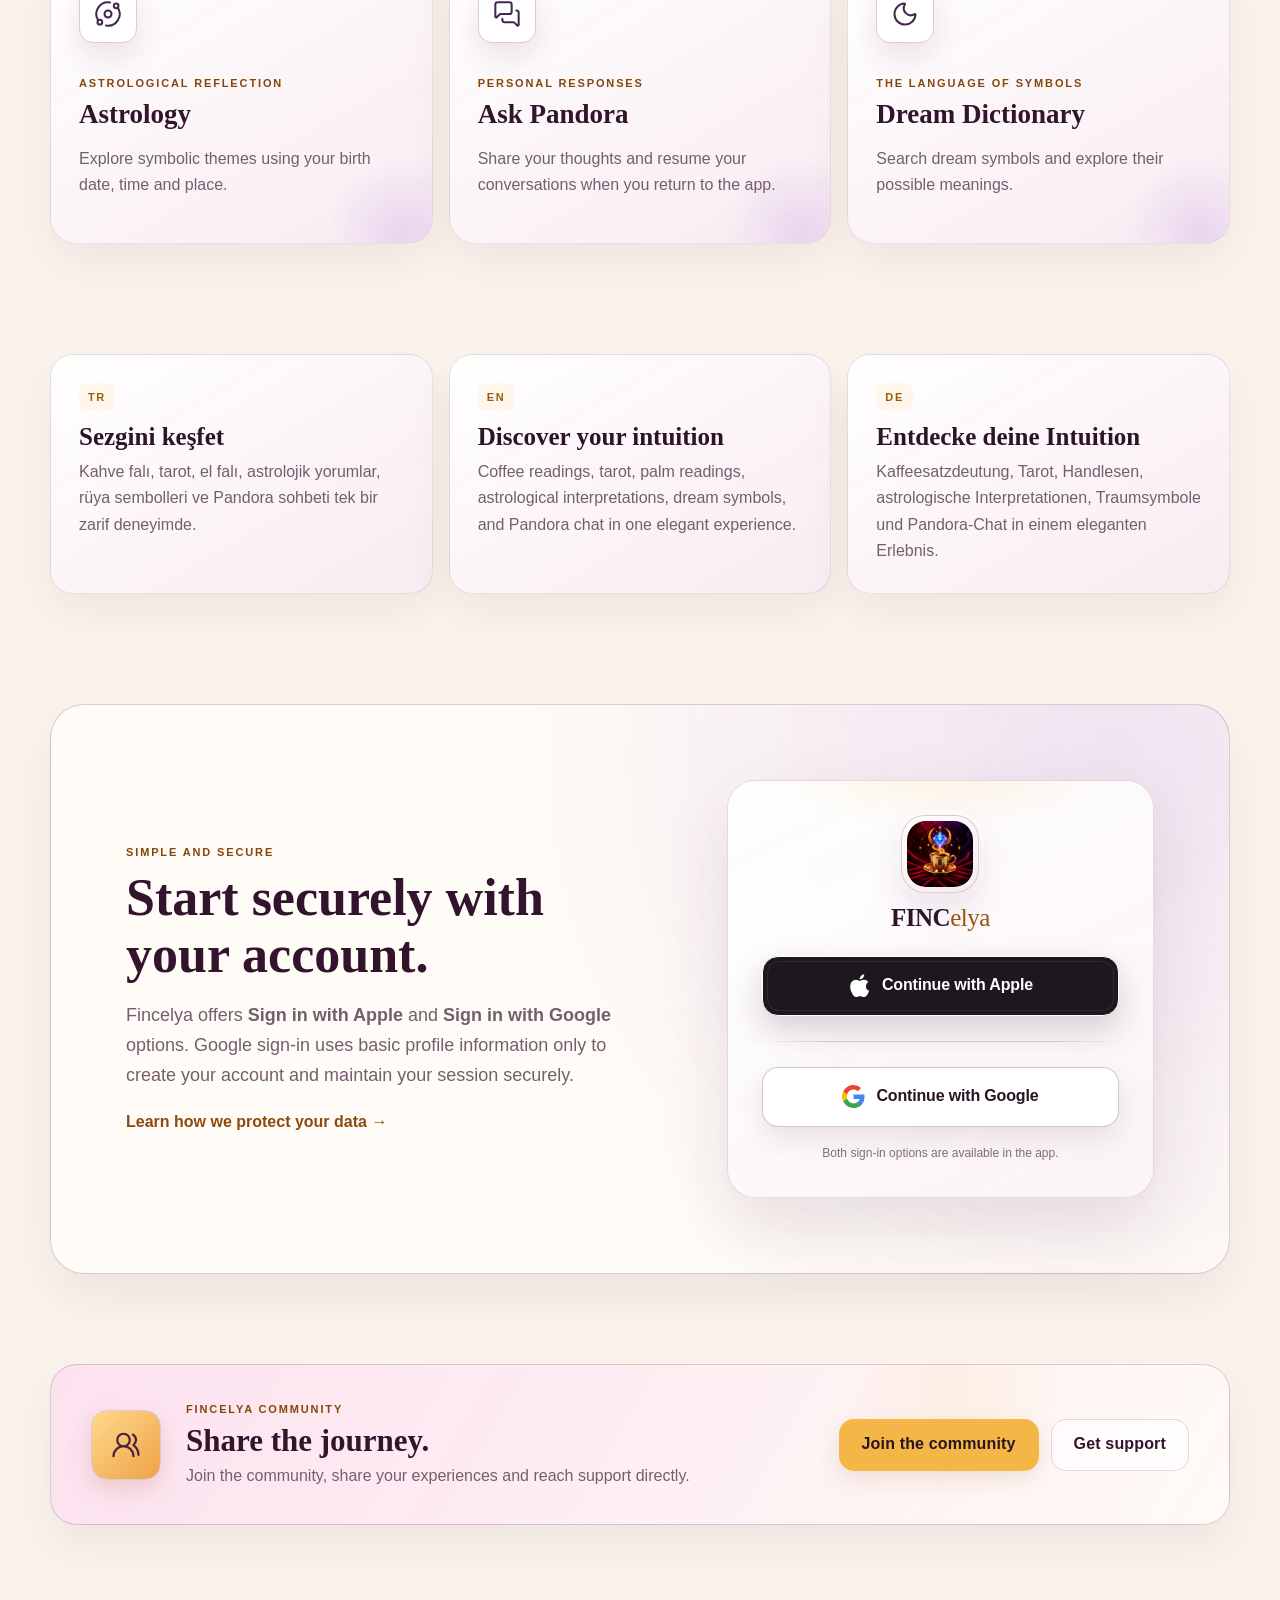
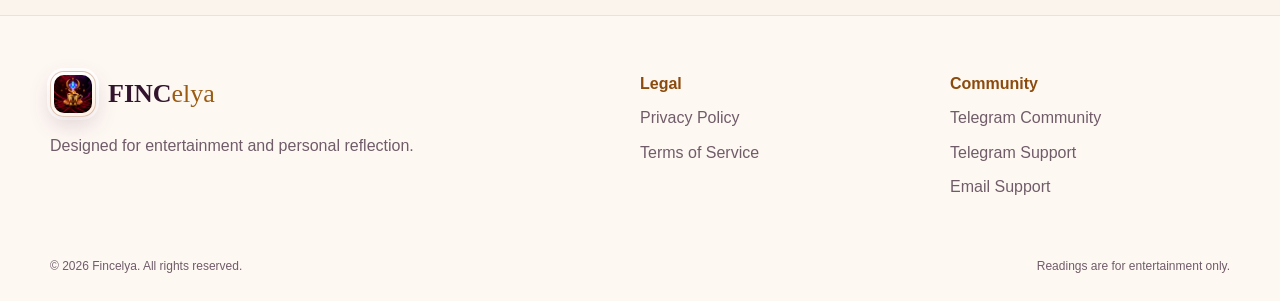
==== commit c10f1670: "Use solid CTA backgrounds and refined chevron icons" ====
--- a/index.html
+++ b/index.html
@@ -1,4 +1,4 @@
-<!doctype html><html lang="tr"><head><meta http-equiv="Content-Security-Policy" content="default-src 'self'; script-src 'self'; style-src 'self' 'unsafe-inline'; img-src 'self' data:; font-src 'self'; connect-src 'self'; object-src 'none'; base-uri 'self'; form-action 'none'; upgrade-insecure-requests"><meta name="referrer" content="strict-origin-when-cross-origin"><meta charset="utf-8"><meta name="viewport" content="width=device-width,initial-scale=1"><meta name="description" content="Fincelya ile kahve falı, tarot, el falı, astroloji ve rüya sembollerini keşfet."><meta name="theme-color" content="#120414"><title>Fincelya — Sezgine Kulak Ver</title><link rel="icon" type="image/png" sizes="32x32" href="favicon-32.png?v=2"><link rel="icon" type="image/png" sizes="64x64" href="favicon-64.png?v=2"><link rel="shortcut icon" href="favicon.ico?v=2"><link rel="apple-touch-icon" sizes="180x180" href="apple-touch-icon.png?v=2"><script src="theme.js?v=2"></script><link rel="stylesheet" href="styles.css?v=theme2"><link rel="stylesheet" href="icon-system.css?v=1"></head>
+<!doctype html><html lang="tr"><head><meta http-equiv="Content-Security-Policy" content="default-src 'self'; script-src 'self'; style-src 'self' 'unsafe-inline'; img-src 'self' data:; font-src 'self'; connect-src 'self'; object-src 'none'; base-uri 'self'; form-action 'none'; upgrade-insecure-requests"><meta name="referrer" content="strict-origin-when-cross-origin"><meta charset="utf-8"><meta name="viewport" content="width=device-width,initial-scale=1"><meta name="description" content="Fincelya ile kahve falı, tarot, el falı, astroloji ve rüya sembollerini keşfet."><meta name="theme-color" content="#120414"><title>Fincelya — Sezgine Kulak Ver</title><link rel="icon" type="image/png" sizes="32x32" href="favicon-32.png?v=2"><link rel="icon" type="image/png" sizes="64x64" href="favicon-64.png?v=2"><link rel="shortcut icon" href="favicon.ico?v=2"><link rel="apple-touch-icon" sizes="180x180" href="apple-touch-icon.png?v=2"><script src="theme.js?v=2"></script><link rel="stylesheet" href="styles.css?v=theme2"><link rel="stylesheet" href="icon-system.css?v=2"></head>
 <body><script src="language.js" defer></script><div class="aurora"></div><header class="site-header"><a class="brand" href="./"><img src="logo-hd.png" alt=""><span>FINC<em>elya</em></span></a><nav><a href="#features">Özellikler</a><a href="#account">Hesap</a><a href="privacy.html">Gizlilik</a><button class="theme-toggle" type="button" aria-label="Açık moda geç" aria-pressed="false"><span class="theme-toggle-icon" aria-hidden="true"><svg viewBox="0 0 24 24"><path class="theme-moon" d="M19.15 15.32A7.9 7.9 0 0 1 8.68 4.85 8.25 8.25 0 1 0 19.15 15.32Z"/><circle class="theme-sun" cx="12" cy="12" r="4"/><path class="theme-rays" d="M12 2.25v2M12 19.75v2M2.25 12h2M19.75 12h2M5.1 5.1l1.42 1.42M17.48 17.48l1.42 1.42M18.9 5.1l-1.42 1.42M6.52 17.48 5.1 18.9"/></svg></span></button><a class="nav-cta" href="https://t.me/fincelyasupport">Destek</a></nav></header>
 <main><section class="hero shell"><div class="hero-copy"><div class="badge"><svg aria-hidden="true"><use href="icons.svg?v=lucide1#sparkle"/></svg><span>Sezgisel ve kişisel keşif</span></div><h1>Her fincan,<br><span>bin ihtimal.</span></h1><p>Sezgilerinle teknolojiyi buluşturan Fincelya; kahve falından tarota, el falından astrolojiye uzanan zengin ve zarif bir keşif deneyimi sunar.</p><div class="actions"><a class="button primary" href="#features">Deneyimi keşfet <svg class="button-icon" aria-hidden="true"><use href="icons.svg?v=lucide1#arrow"/></svg></a><a class="button ghost" href="privacy.html">Gizlilik yaklaşımımız</a></div><div class="trust"><span><svg aria-hidden="true"><use href="icons.svg?v=lucide1#check"/></svg>Apple ile giriş</span><span><svg aria-hidden="true"><use href="icons.svg?v=lucide1#check"/></svg>Google ile giriş</span><span><svg aria-hidden="true"><use href="icons.svg?v=lucide1#shield-check"/></svg>Güvenli hesap</span></div><div class="language-switch home-language-links"><a href="#tr-intro">Türkçe</a><span>·</span><a href="#en-intro">English</a><span>·</span><a href="#de-intro">Deutsch</a></div></div><div class="hero-visual"><div class="halo"></div><div class="phone-card"><div class="phone-top"><span>Fincelya</span><span>✦</span></div><img src="logo-hd.png" alt="Fincelya fincan, yıldız ve kristal küre logosu"><div class="reading"><small>GÜNÜN ENERJİSİ</small><strong>İçindeki sese güven.</strong><p>Bugün yeni ihtimaller için alan aç.</p></div></div></div></section>
 <section class="metrics shell"><div><strong>78</strong><span>Tarot kartı</span></div><div><strong>6</strong><span>Benzersiz falcı</span></div><div><strong>3</strong><span>Türkçe · English · Deutsch</span></div><div><strong>∞</strong><span>Yeni ihtimal</span></div></section>
--- a/icon-system.css
+++ b/icon-system.css
@@ -7,5 +7,8 @@
 [data-theme="light"] .feature .icon { color: #44264f; background: #fff; border-color: #d9c9df; }
 [data-theme="light"] .community-icon { color: #44264f; background: #fff; border-color: #d9c9df; }
 .button svg { width: 20px; height: 20px; flex-shrink: 0; }
+.button.primary, html[data-theme="light"] .button.primary { background: #f4b747; color: #281522; box-shadow: 0 8px 22px rgba(120, 74, 12, .12); }
+.button.primary:hover, html[data-theme="light"] .button.primary:hover { background: #edac35; }
+.button .button-icon { width: 18px; height: 18px; stroke-width: 2.25; }
 .theme-toggle:focus-visible, .button:focus-visible { outline: 3px solid currentColor; outline-offset: 4px; }
 @media (prefers-reduced-motion: reduce) { *, *::before, *::after { animation-duration: .01ms !important; transition-duration: .01ms !important; scroll-behavior: auto !important; } }
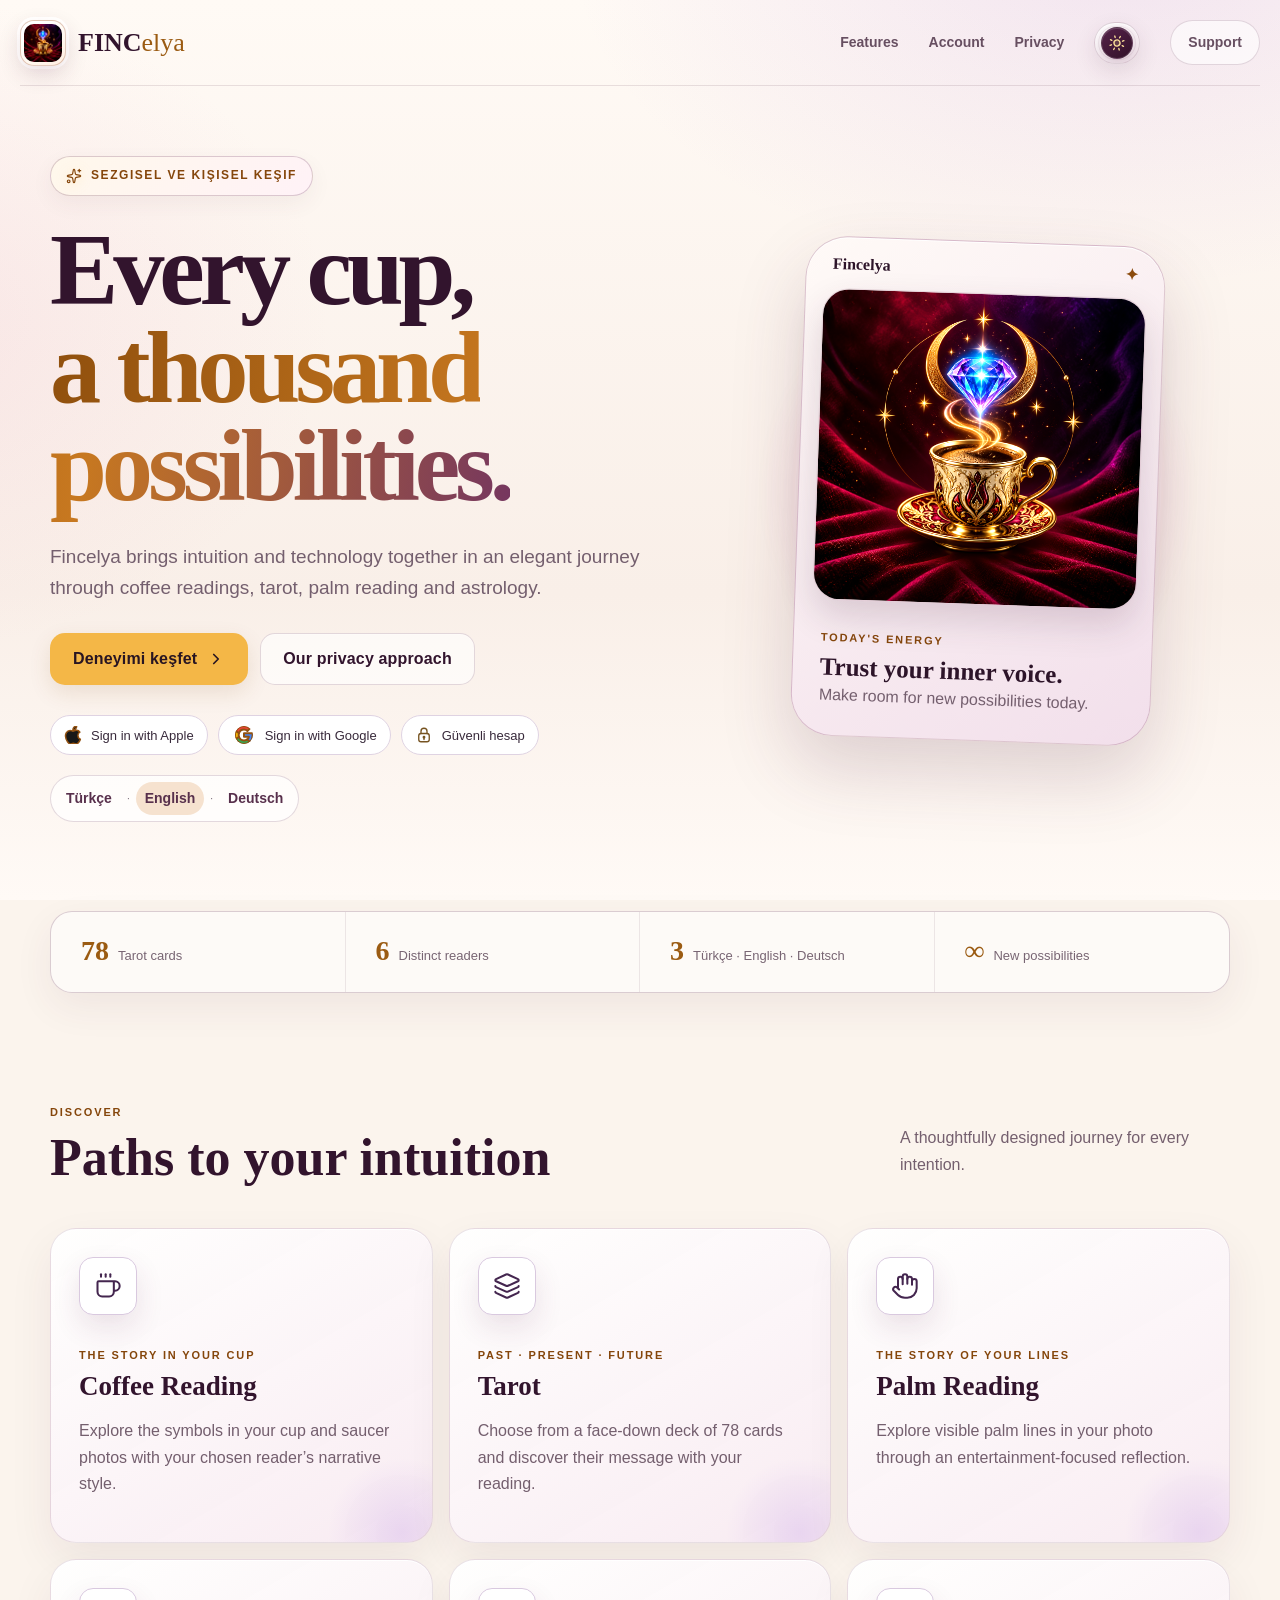
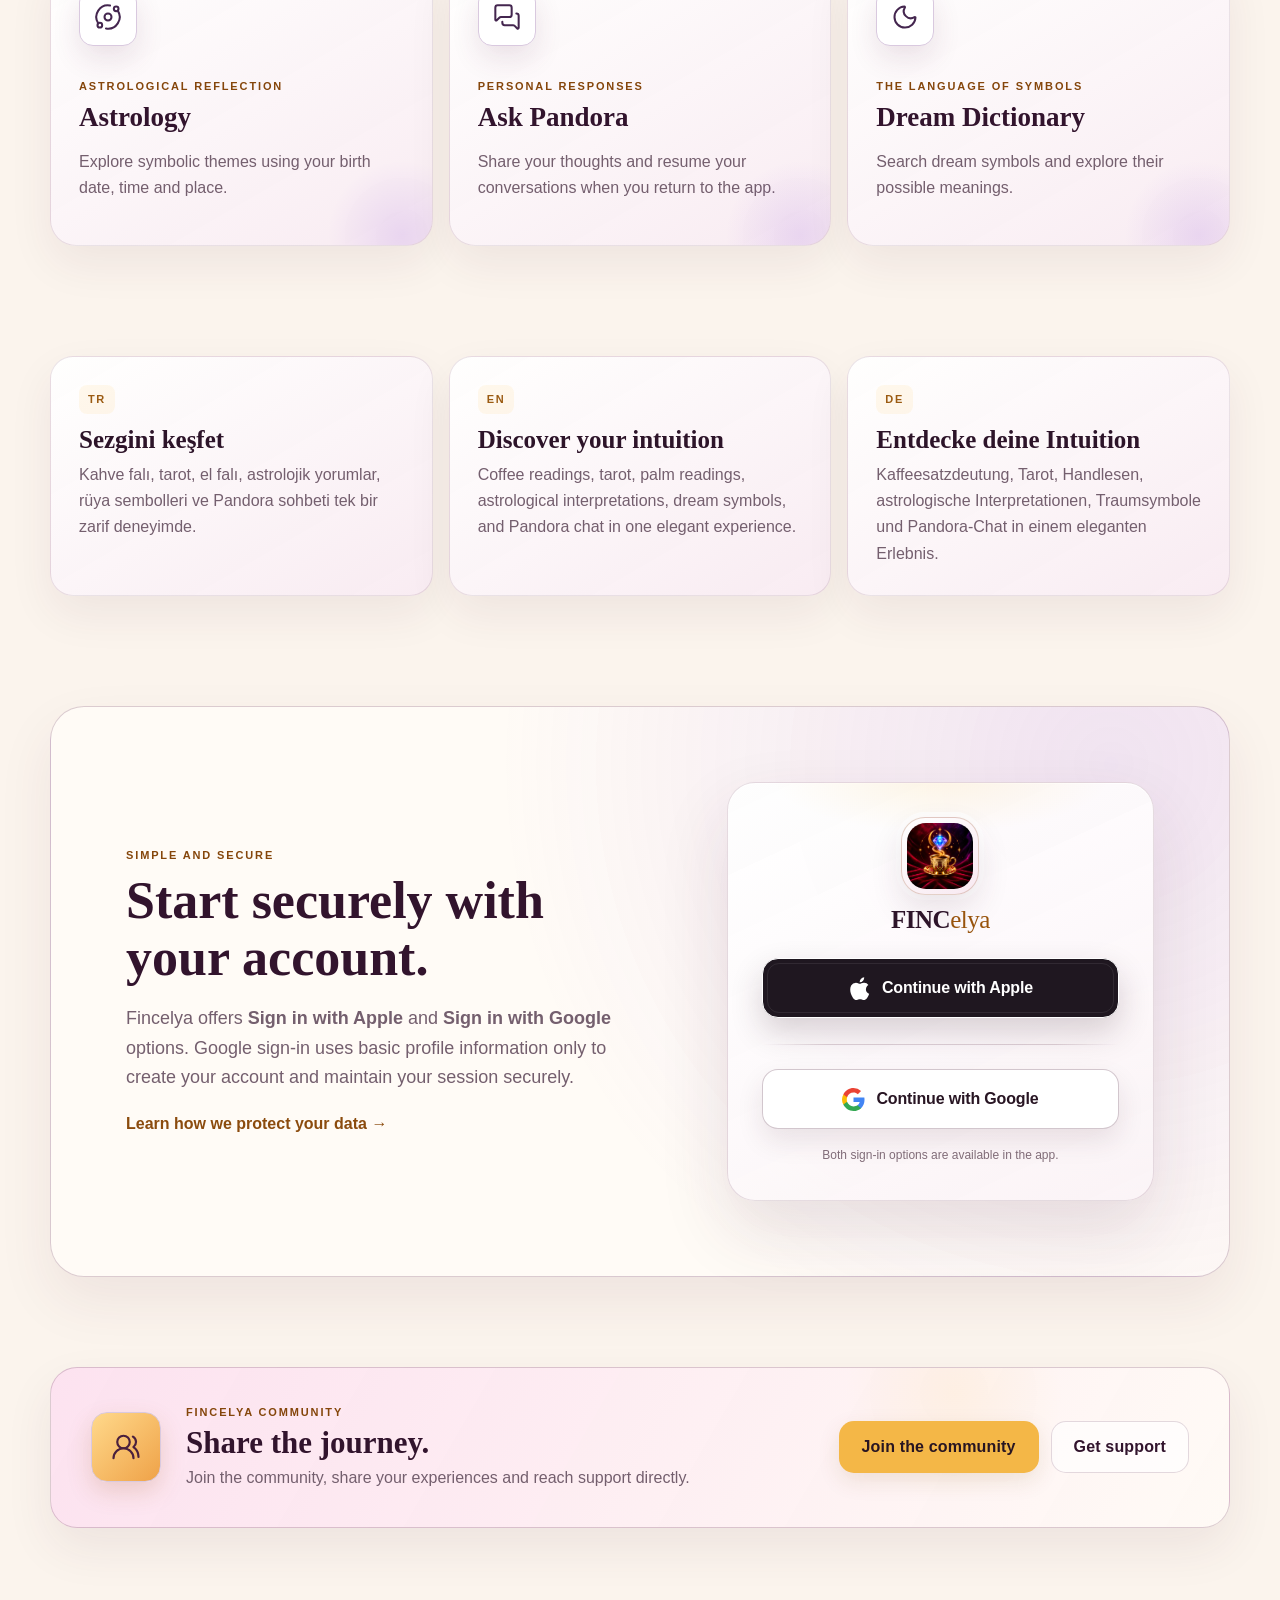
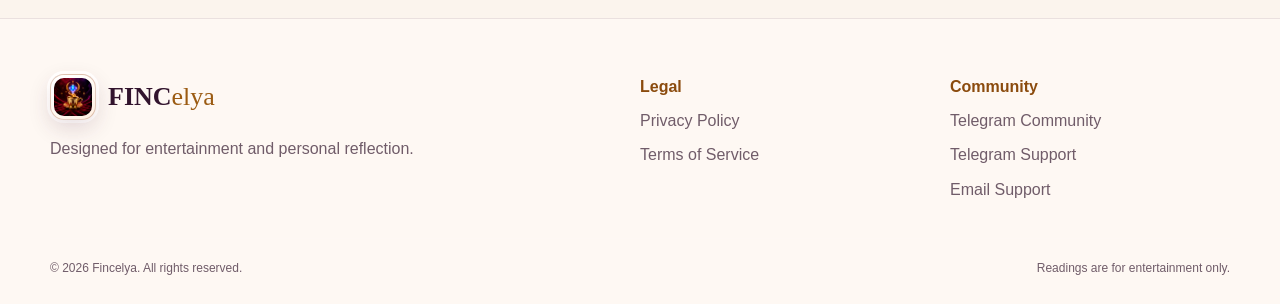
==== commit 4dbd021f: "Add Apple Google and lock marks to theme-aware trust badges" ====
--- a/index.html
+++ b/index.html
@@ -1,6 +1,6 @@
-<!doctype html><html lang="tr"><head><meta http-equiv="Content-Security-Policy" content="default-src 'self'; script-src 'self'; style-src 'self' 'unsafe-inline'; img-src 'self' data:; font-src 'self'; connect-src 'self'; object-src 'none'; base-uri 'self'; form-action 'none'; upgrade-insecure-requests"><meta name="referrer" content="strict-origin-when-cross-origin"><meta charset="utf-8"><meta name="viewport" content="width=device-width,initial-scale=1"><meta name="description" content="Fincelya ile kahve falı, tarot, el falı, astroloji ve rüya sembollerini keşfet."><meta name="theme-color" content="#120414"><title>Fincelya — Sezgine Kulak Ver</title><link rel="icon" type="image/png" sizes="32x32" href="favicon-32.png?v=2"><link rel="icon" type="image/png" sizes="64x64" href="favicon-64.png?v=2"><link rel="shortcut icon" href="favicon.ico?v=2"><link rel="apple-touch-icon" sizes="180x180" href="apple-touch-icon.png?v=2"><script src="theme.js?v=2"></script><link rel="stylesheet" href="styles.css?v=theme2"><link rel="stylesheet" href="icon-system.css?v=2"></head>
+<!doctype html><html lang="tr"><head><meta http-equiv="Content-Security-Policy" content="default-src 'self'; script-src 'self'; style-src 'self' 'unsafe-inline'; img-src 'self' data:; font-src 'self'; connect-src 'self'; object-src 'none'; base-uri 'self'; form-action 'none'; upgrade-insecure-requests"><meta name="referrer" content="strict-origin-when-cross-origin"><meta charset="utf-8"><meta name="viewport" content="width=device-width,initial-scale=1"><meta name="description" content="Fincelya ile kahve falı, tarot, el falı, astroloji ve rüya sembollerini keşfet."><meta name="theme-color" content="#120414"><title>Fincelya — Sezgine Kulak Ver</title><link rel="icon" type="image/png" sizes="32x32" href="favicon-32.png?v=2"><link rel="icon" type="image/png" sizes="64x64" href="favicon-64.png?v=2"><link rel="shortcut icon" href="favicon.ico?v=2"><link rel="apple-touch-icon" sizes="180x180" href="apple-touch-icon.png?v=2"><script src="theme.js?v=2"></script><link rel="stylesheet" href="styles.css?v=theme2"><link rel="stylesheet" href="icon-system.css?v=3"></head>
 <body><script src="language.js" defer></script><div class="aurora"></div><header class="site-header"><a class="brand" href="./"><img src="logo-hd.png" alt=""><span>FINC<em>elya</em></span></a><nav><a href="#features">Özellikler</a><a href="#account">Hesap</a><a href="privacy.html">Gizlilik</a><button class="theme-toggle" type="button" aria-label="Açık moda geç" aria-pressed="false"><span class="theme-toggle-icon" aria-hidden="true"><svg viewBox="0 0 24 24"><path class="theme-moon" d="M19.15 15.32A7.9 7.9 0 0 1 8.68 4.85 8.25 8.25 0 1 0 19.15 15.32Z"/><circle class="theme-sun" cx="12" cy="12" r="4"/><path class="theme-rays" d="M12 2.25v2M12 19.75v2M2.25 12h2M19.75 12h2M5.1 5.1l1.42 1.42M17.48 17.48l1.42 1.42M18.9 5.1l-1.42 1.42M6.52 17.48 5.1 18.9"/></svg></span></button><a class="nav-cta" href="https://t.me/fincelyasupport">Destek</a></nav></header>
-<main><section class="hero shell"><div class="hero-copy"><div class="badge"><svg aria-hidden="true"><use href="icons.svg?v=lucide1#sparkle"/></svg><span>Sezgisel ve kişisel keşif</span></div><h1>Her fincan,<br><span>bin ihtimal.</span></h1><p>Sezgilerinle teknolojiyi buluşturan Fincelya; kahve falından tarota, el falından astrolojiye uzanan zengin ve zarif bir keşif deneyimi sunar.</p><div class="actions"><a class="button primary" href="#features">Deneyimi keşfet <svg class="button-icon" aria-hidden="true"><use href="icons.svg?v=lucide1#arrow"/></svg></a><a class="button ghost" href="privacy.html">Gizlilik yaklaşımımız</a></div><div class="trust"><span><svg aria-hidden="true"><use href="icons.svg?v=lucide1#check"/></svg>Apple ile giriş</span><span><svg aria-hidden="true"><use href="icons.svg?v=lucide1#check"/></svg>Google ile giriş</span><span><svg aria-hidden="true"><use href="icons.svg?v=lucide1#shield-check"/></svg>Güvenli hesap</span></div><div class="language-switch home-language-links"><a href="#tr-intro">Türkçe</a><span>·</span><a href="#en-intro">English</a><span>·</span><a href="#de-intro">Deutsch</a></div></div><div class="hero-visual"><div class="halo"></div><div class="phone-card"><div class="phone-top"><span>Fincelya</span><span>✦</span></div><img src="logo-hd.png" alt="Fincelya fincan, yıldız ve kristal küre logosu"><div class="reading"><small>GÜNÜN ENERJİSİ</small><strong>İçindeki sese güven.</strong><p>Bugün yeni ihtimaller için alan aç.</p></div></div></div></section>
+<main><section class="hero shell"><div class="hero-copy"><div class="badge"><svg aria-hidden="true"><use href="icons.svg?v=lucide1#sparkle"/></svg><span>Sezgisel ve kişisel keşif</span></div><h1>Her fincan,<br><span>bin ihtimal.</span></h1><p>Sezgilerinle teknolojiyi buluşturan Fincelya; kahve falından tarota, el falından astrolojiye uzanan zengin ve zarif bir keşif deneyimi sunar.</p><div class="actions"><a class="button primary" href="#features">Deneyimi keşfet <svg class="button-icon" aria-hidden="true"><use href="icons.svg?v=lucide1#arrow"/></svg></a><a class="button ghost" href="privacy.html">Gizlilik yaklaşımımız</a></div><div class="trust"><span><svg class="apple-mark" aria-hidden="true"><use href="brand-icons.svg?v=1#apple"/></svg>Apple ile giriş</span><span><svg class="google-mark" aria-hidden="true"><use href="brand-icons.svg?v=1#google"/></svg>Google ile giriş</span><span><svg class="security-mark" aria-hidden="true"><use href="brand-icons.svg?v=1#lock"/></svg>Güvenli hesap</span></div><div class="language-switch home-language-links"><a href="#tr-intro">Türkçe</a><span>·</span><a href="#en-intro">English</a><span>·</span><a href="#de-intro">Deutsch</a></div></div><div class="hero-visual"><div class="halo"></div><div class="phone-card"><div class="phone-top"><span>Fincelya</span><span>✦</span></div><img src="logo-hd.png" alt="Fincelya fincan, yıldız ve kristal küre logosu"><div class="reading"><small>GÜNÜN ENERJİSİ</small><strong>İçindeki sese güven.</strong><p>Bugün yeni ihtimaller için alan aç.</p></div></div></div></section>
 <section class="metrics shell"><div><strong>78</strong><span>Tarot kartı</span></div><div><strong>6</strong><span>Benzersiz falcı</span></div><div><strong>3</strong><span>Türkçe · English · Deutsch</span></div><div><strong>∞</strong><span>Yeni ihtimal</span></div></section>
 <section id="features" class="section shell"><div class="section-head"><div><span class="kicker">KEŞFET</span><h2>Sezgine açılan yollar</h2></div><p>Her niyet için farklı, özenle tasarlanmış bir yolculuk.</p></div><div class="feature-grid">
 <article class="feature"><div class="icon"><svg aria-hidden="true"><use href="icons.svg?v=lucide1#coffee"/></svg></div><span class="mini">FİNCANIN HİKÂYESİ</span><h3>Kahve Falı</h3><p>Fincan ve tabak fotoğraflarındaki sembolleri, seçtiğin falcının üslubuyla kişisel bir yoruma dönüştür.</p></article><article class="feature"><div class="icon"><svg aria-hidden="true"><use href="icons.svg?v=lucide1#tarot"/></svg></div><span class="mini">GEÇMİŞ · ŞİMDİ · GELECEK</span><h3>Tarot</h3><p>78 kartlık kapalı desteden seçimini yap; kartların mesajını yorumla birlikte keşfet.</p></article><article class="feature"><div class="icon"><svg aria-hidden="true"><use href="icons.svg?v=lucide1#palm"/></svg></div><span class="mini">ÇİZGİLERİN HİKÂYESİ</span><h3>El Falı</h3><p>Avuç içi fotoğrafındaki belirgin çizgiler üzerinden eğlence ve farkındalık odaklı bir okuma al.</p></article><article class="feature"><div class="icon"><svg aria-hidden="true"><use href="icons.svg?v=lucide1#astro"/></svg></div><span class="mini">ASTROLOJİK YORUM</span><h3>Astroloji</h3><p>Doğum tarihi, saati ve yerine göre sembolik eğilimleri ve günlük enerjini keşfet.</p></article><article class="feature"><div class="icon"><svg aria-hidden="true"><use href="icons.svg?v=lucide1#chat"/></svg></div><span class="mini">ANINDA KİŞİSEL YANIT</span><h3>Pandora'ya Sor</h3><p>Düşüncelerini paylaş ve konuşmalarını uygulamaya döndüğünde kaldığın yerden sürdür.</p></article><article class="feature"><div class="icon"><svg aria-hidden="true"><use href="icons.svg?v=lucide1#dream"/></svg></div><span class="mini">SEMBOLLERİN DİLİ</span><h3>Rüya Sözlüğü</h3><p>Rüyandaki simgeleri ara ve olası anlamlarını merak uyandıran açıklamalarla incele.</p></article></div></section>
--- a/icon-system.css
+++ b/icon-system.css
@@ -10,5 +10,14 @@
 .button.primary, html[data-theme="light"] .button.primary { background: #f4b747; color: #281522; box-shadow: 0 8px 22px rgba(120, 74, 12, .12); }
 .button.primary:hover, html[data-theme="light"] .button.primary:hover { background: #edac35; }
 .button .button-icon { width: 18px; height: 18px; stroke-width: 2.25; }
+.trust { gap: 10px; }
+.trust span { min-height: 38px; padding: 7px 13px; gap: 9px; font-size: 13px; font-weight: 500; color: #eee7ef; background: #221925; border-color: #4a394f; box-shadow: none; }
+.trust svg { width: 18px; height: 18px; flex-shrink: 0; stroke: none; }
+.trust .apple-mark { color: #fff; fill: currentColor; }
+.trust .google-mark { background: #fff; border-radius: 50%; padding: 3px; box-sizing: content-box; }
+.trust .security-mark { color: #dbbb7b; fill: none; }
+html[data-theme="light"] .trust span { color: #382a3b; background: #fff; border-color: #dfd3e2; box-shadow: none; }
+html[data-theme="light"] .trust .apple-mark { color: #181818; }
+html[data-theme="light"] .trust .security-mark { color: #765321; }
 .theme-toggle:focus-visible, .button:focus-visible { outline: 3px solid currentColor; outline-offset: 4px; }
 @media (prefers-reduced-motion: reduce) { *, *::before, *::after { animation-duration: .01ms !important; transition-duration: .01ms !important; scroll-behavior: auto !important; } }
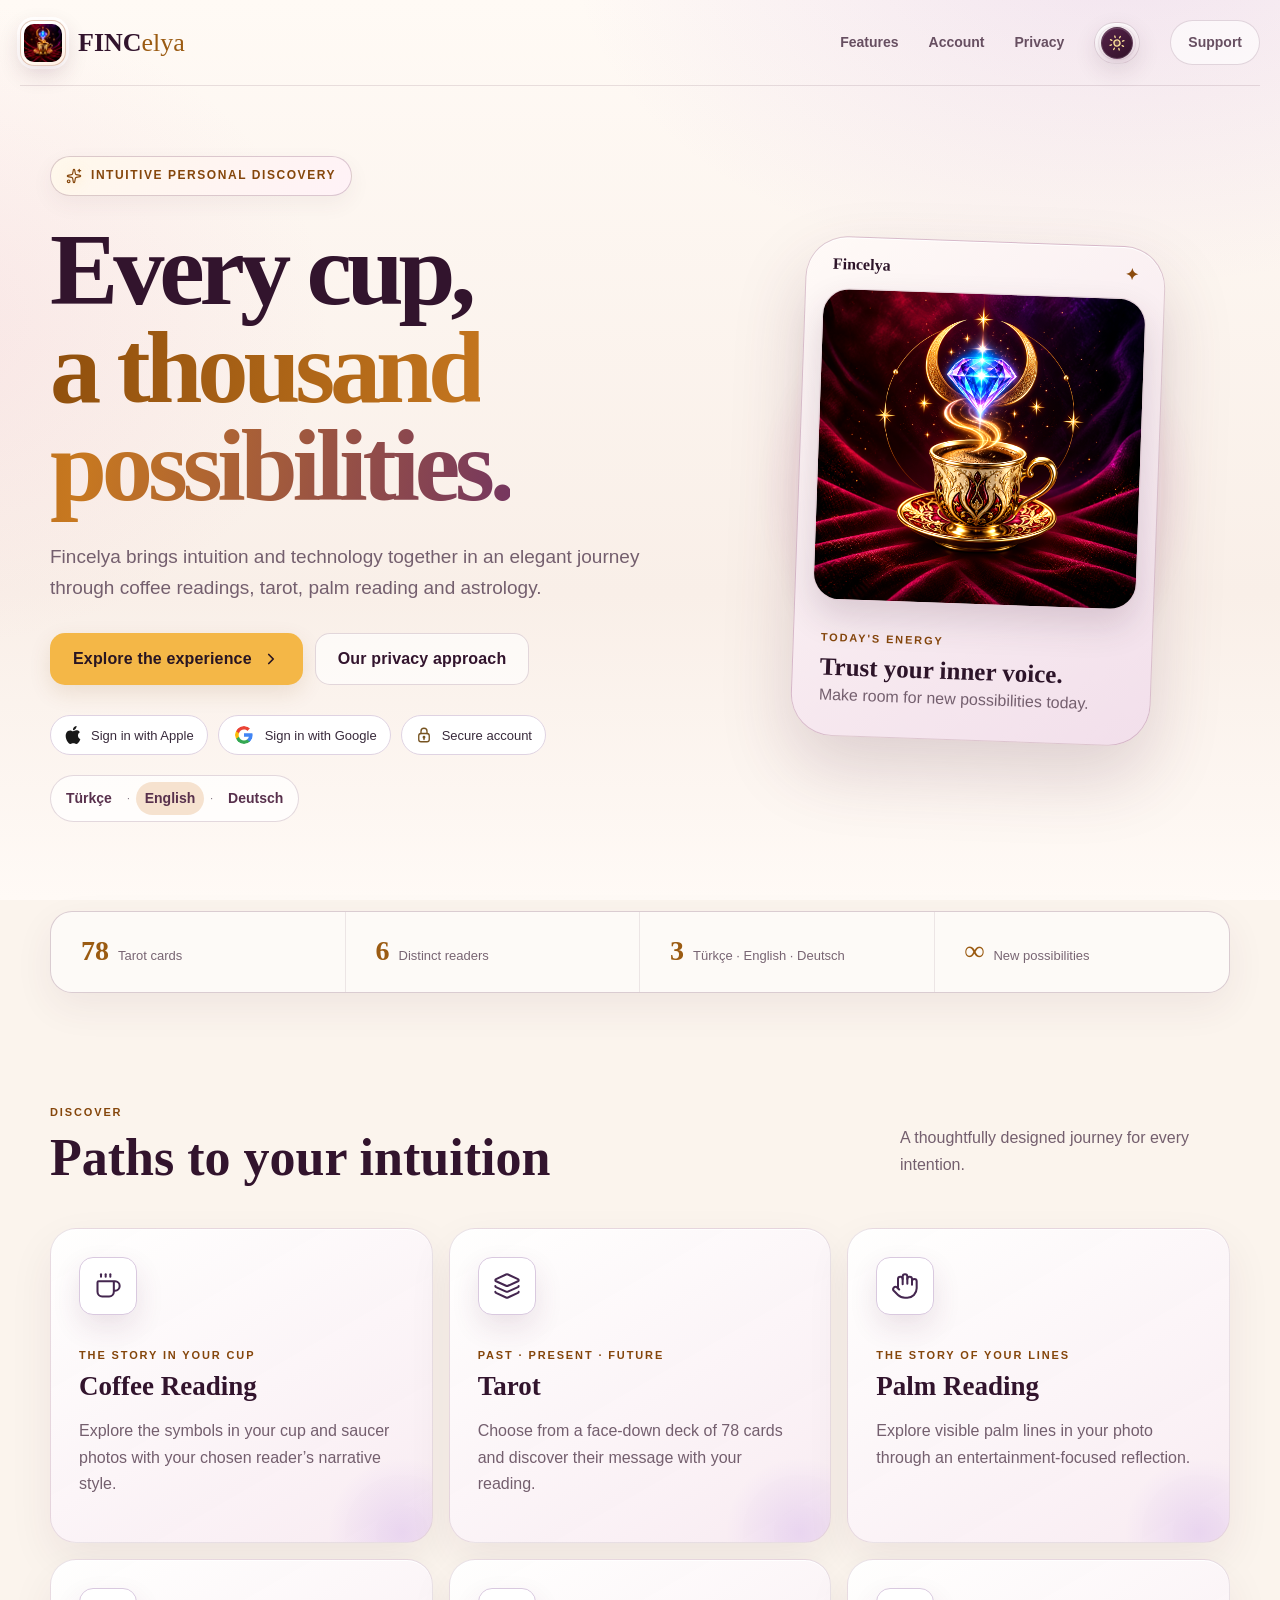
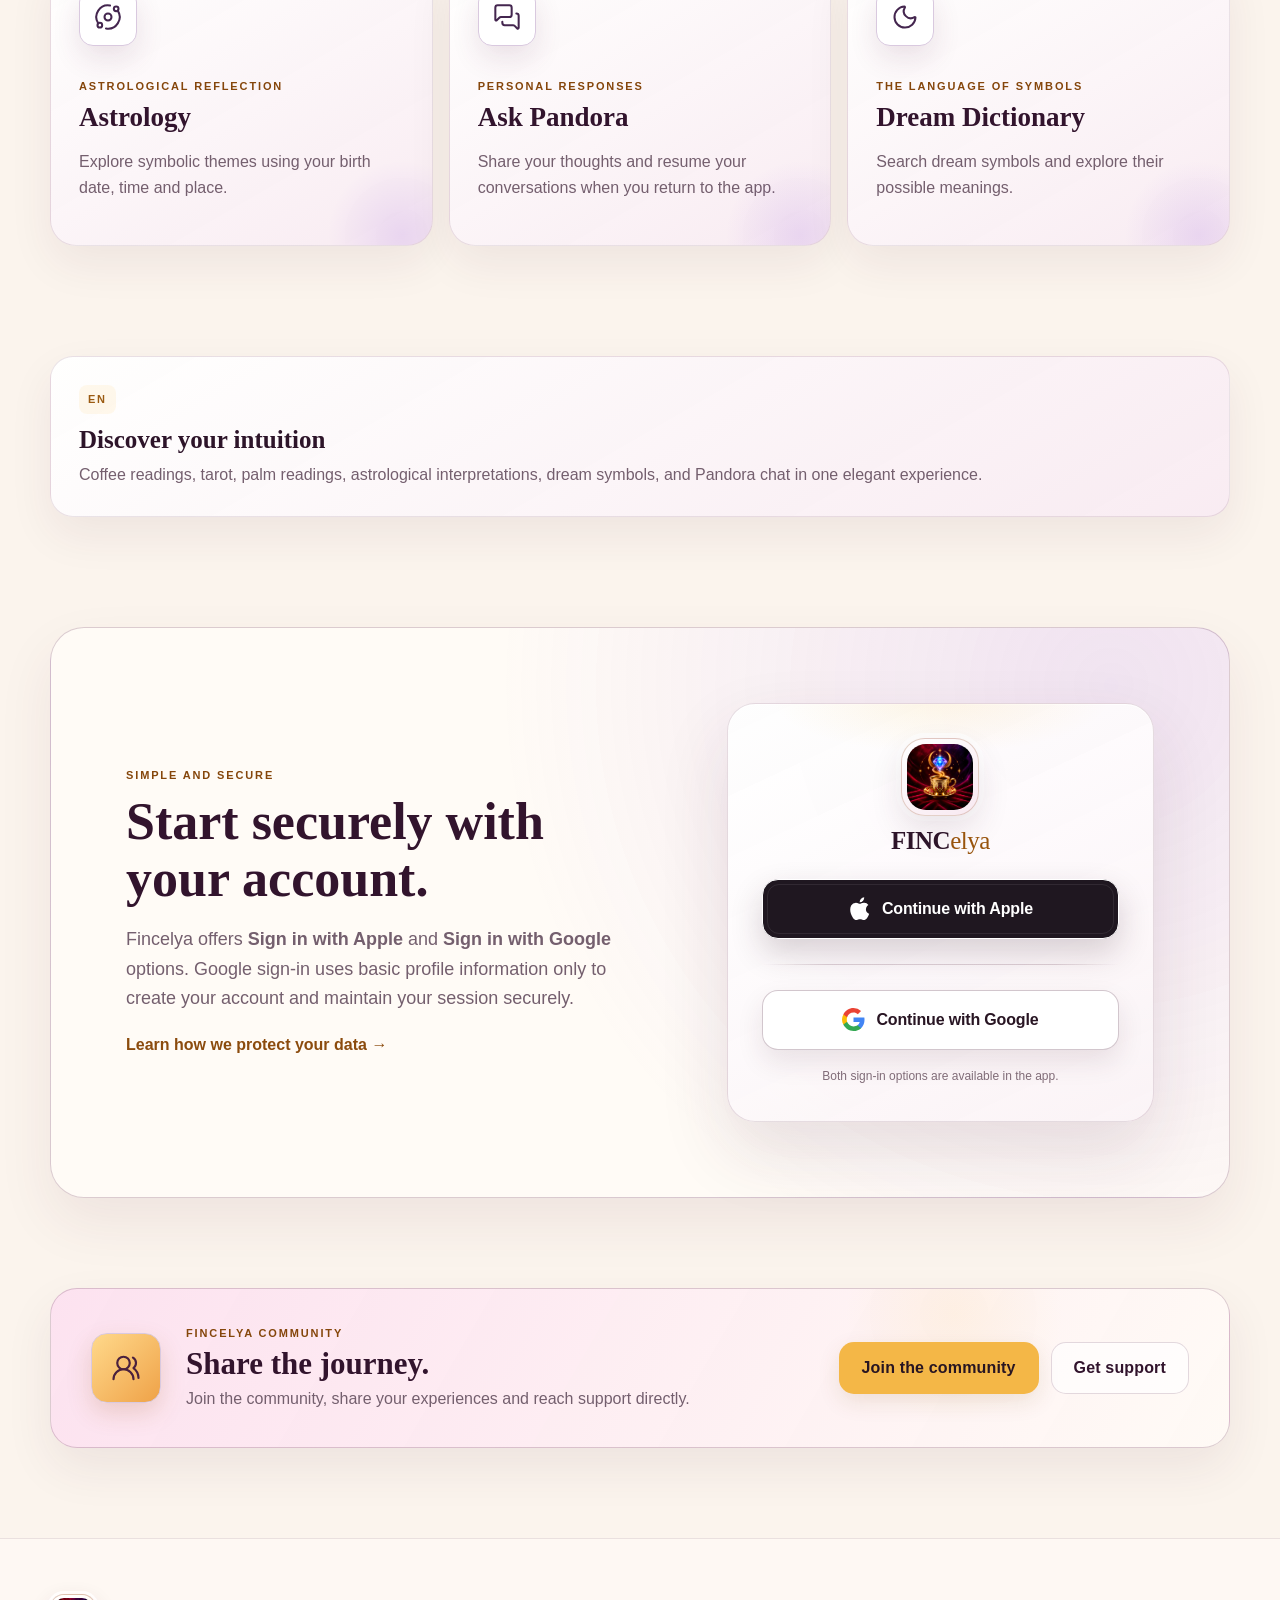
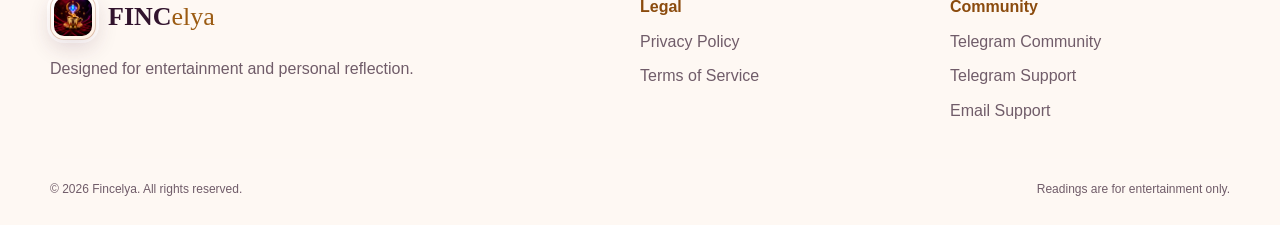
==== commit bcbf016f: "Fix light brand icon strokes and complete homepage language switching" ====
--- a/index.html
+++ b/index.html
@@ -1,5 +1,5 @@
-<!doctype html><html lang="tr"><head><meta http-equiv="Content-Security-Policy" content="default-src 'self'; script-src 'self'; style-src 'self' 'unsafe-inline'; img-src 'self' data:; font-src 'self'; connect-src 'self'; object-src 'none'; base-uri 'self'; form-action 'none'; upgrade-insecure-requests"><meta name="referrer" content="strict-origin-when-cross-origin"><meta charset="utf-8"><meta name="viewport" content="width=device-width,initial-scale=1"><meta name="description" content="Fincelya ile kahve falı, tarot, el falı, astroloji ve rüya sembollerini keşfet."><meta name="theme-color" content="#120414"><title>Fincelya — Sezgine Kulak Ver</title><link rel="icon" type="image/png" sizes="32x32" href="favicon-32.png?v=2"><link rel="icon" type="image/png" sizes="64x64" href="favicon-64.png?v=2"><link rel="shortcut icon" href="favicon.ico?v=2"><link rel="apple-touch-icon" sizes="180x180" href="apple-touch-icon.png?v=2"><script src="theme.js?v=2"></script><link rel="stylesheet" href="styles.css?v=theme2"><link rel="stylesheet" href="icon-system.css?v=3"></head>
-<body><script src="language.js" defer></script><div class="aurora"></div><header class="site-header"><a class="brand" href="./"><img src="logo-hd.png" alt=""><span>FINC<em>elya</em></span></a><nav><a href="#features">Özellikler</a><a href="#account">Hesap</a><a href="privacy.html">Gizlilik</a><button class="theme-toggle" type="button" aria-label="Açık moda geç" aria-pressed="false"><span class="theme-toggle-icon" aria-hidden="true"><svg viewBox="0 0 24 24"><path class="theme-moon" d="M19.15 15.32A7.9 7.9 0 0 1 8.68 4.85 8.25 8.25 0 1 0 19.15 15.32Z"/><circle class="theme-sun" cx="12" cy="12" r="4"/><path class="theme-rays" d="M12 2.25v2M12 19.75v2M2.25 12h2M19.75 12h2M5.1 5.1l1.42 1.42M17.48 17.48l1.42 1.42M18.9 5.1l-1.42 1.42M6.52 17.48 5.1 18.9"/></svg></span></button><a class="nav-cta" href="https://t.me/fincelyasupport">Destek</a></nav></header>
+<!doctype html><html lang="tr"><head><meta http-equiv="Content-Security-Policy" content="default-src 'self'; script-src 'self'; style-src 'self' 'unsafe-inline'; img-src 'self' data:; font-src 'self'; connect-src 'self'; object-src 'none'; base-uri 'self'; form-action 'none'; upgrade-insecure-requests"><meta name="referrer" content="strict-origin-when-cross-origin"><meta charset="utf-8"><meta name="viewport" content="width=device-width,initial-scale=1"><meta name="description" content="Fincelya ile kahve falı, tarot, el falı, astroloji ve rüya sembollerini keşfet."><meta name="theme-color" content="#120414"><title>Fincelya — Sezgine Kulak Ver</title><link rel="icon" type="image/png" sizes="32x32" href="favicon-32.png?v=2"><link rel="icon" type="image/png" sizes="64x64" href="favicon-64.png?v=2"><link rel="shortcut icon" href="favicon.ico?v=2"><link rel="apple-touch-icon" sizes="180x180" href="apple-touch-icon.png?v=2"><script src="theme.js?v=3"></script><link rel="stylesheet" href="styles.css?v=theme2"><link rel="stylesheet" href="icon-system.css?v=4"></head>
+<body><script src="language.js?v=2" defer></script><div class="aurora"></div><header class="site-header"><a class="brand" href="./"><img src="logo-hd.png" alt=""><span>FINC<em>elya</em></span></a><nav><a href="#features">Özellikler</a><a href="#account">Hesap</a><a href="privacy.html">Gizlilik</a><button class="theme-toggle" type="button" aria-label="Açık moda geç" aria-pressed="false"><span class="theme-toggle-icon" aria-hidden="true"><svg viewBox="0 0 24 24"><path class="theme-moon" d="M19.15 15.32A7.9 7.9 0 0 1 8.68 4.85 8.25 8.25 0 1 0 19.15 15.32Z"/><circle class="theme-sun" cx="12" cy="12" r="4"/><path class="theme-rays" d="M12 2.25v2M12 19.75v2M2.25 12h2M19.75 12h2M5.1 5.1l1.42 1.42M17.48 17.48l1.42 1.42M18.9 5.1l-1.42 1.42M6.52 17.48 5.1 18.9"/></svg></span></button><a class="nav-cta" href="https://t.me/fincelyasupport">Destek</a></nav></header>
 <main><section class="hero shell"><div class="hero-copy"><div class="badge"><svg aria-hidden="true"><use href="icons.svg?v=lucide1#sparkle"/></svg><span>Sezgisel ve kişisel keşif</span></div><h1>Her fincan,<br><span>bin ihtimal.</span></h1><p>Sezgilerinle teknolojiyi buluşturan Fincelya; kahve falından tarota, el falından astrolojiye uzanan zengin ve zarif bir keşif deneyimi sunar.</p><div class="actions"><a class="button primary" href="#features">Deneyimi keşfet <svg class="button-icon" aria-hidden="true"><use href="icons.svg?v=lucide1#arrow"/></svg></a><a class="button ghost" href="privacy.html">Gizlilik yaklaşımımız</a></div><div class="trust"><span><svg class="apple-mark" aria-hidden="true"><use href="brand-icons.svg?v=1#apple"/></svg>Apple ile giriş</span><span><svg class="google-mark" aria-hidden="true"><use href="brand-icons.svg?v=1#google"/></svg>Google ile giriş</span><span><svg class="security-mark" aria-hidden="true"><use href="brand-icons.svg?v=1#lock"/></svg>Güvenli hesap</span></div><div class="language-switch home-language-links"><a href="#tr-intro">Türkçe</a><span>·</span><a href="#en-intro">English</a><span>·</span><a href="#de-intro">Deutsch</a></div></div><div class="hero-visual"><div class="halo"></div><div class="phone-card"><div class="phone-top"><span>Fincelya</span><span>✦</span></div><img src="logo-hd.png" alt="Fincelya fincan, yıldız ve kristal küre logosu"><div class="reading"><small>GÜNÜN ENERJİSİ</small><strong>İçindeki sese güven.</strong><p>Bugün yeni ihtimaller için alan aç.</p></div></div></div></section>
 <section class="metrics shell"><div><strong>78</strong><span>Tarot kartı</span></div><div><strong>6</strong><span>Benzersiz falcı</span></div><div><strong>3</strong><span>Türkçe · English · Deutsch</span></div><div><strong>∞</strong><span>Yeni ihtimal</span></div></section>
 <section id="features" class="section shell"><div class="section-head"><div><span class="kicker">KEŞFET</span><h2>Sezgine açılan yollar</h2></div><p>Her niyet için farklı, özenle tasarlanmış bir yolculuk.</p></div><div class="feature-grid">
--- a/icon-system.css
+++ b/icon-system.css
@@ -13,6 +13,9 @@
 .trust { gap: 10px; }
 .trust span { min-height: 38px; padding: 7px 13px; gap: 9px; font-size: 13px; font-weight: 500; color: #eee7ef; background: #221925; border-color: #4a394f; box-shadow: none; }
 .trust svg { width: 18px; height: 18px; flex-shrink: 0; stroke: none; }
+.trust svg, html[data-theme="light"] .trust svg { stroke: none; }
+.intro-languages article[hidden] { display: none; }
+.intro-languages { grid-template-columns: 1fr; }
 .trust .apple-mark { color: #fff; fill: currentColor; }
 .trust .google-mark { background: #fff; border-radius: 50%; padding: 3px; box-sizing: content-box; }
 .trust .security-mark { color: #dbbb7b; fill: none; }
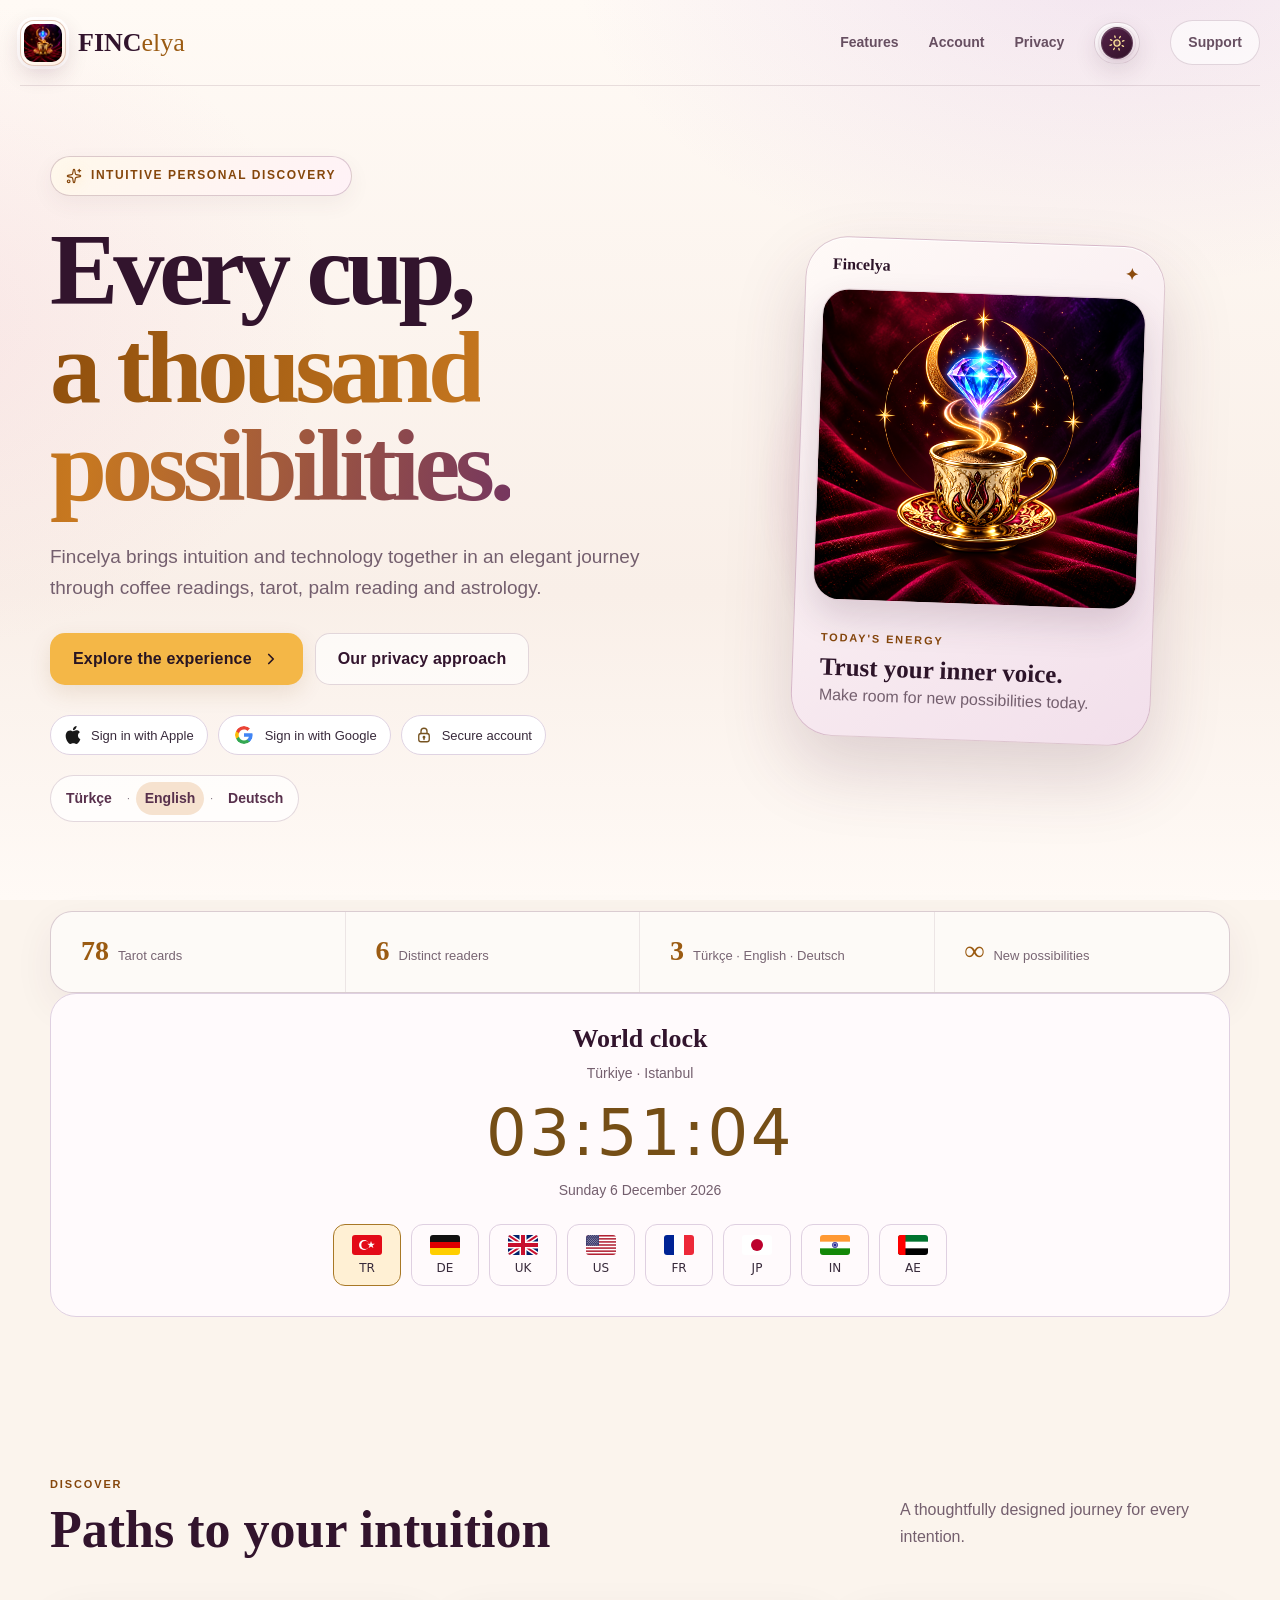
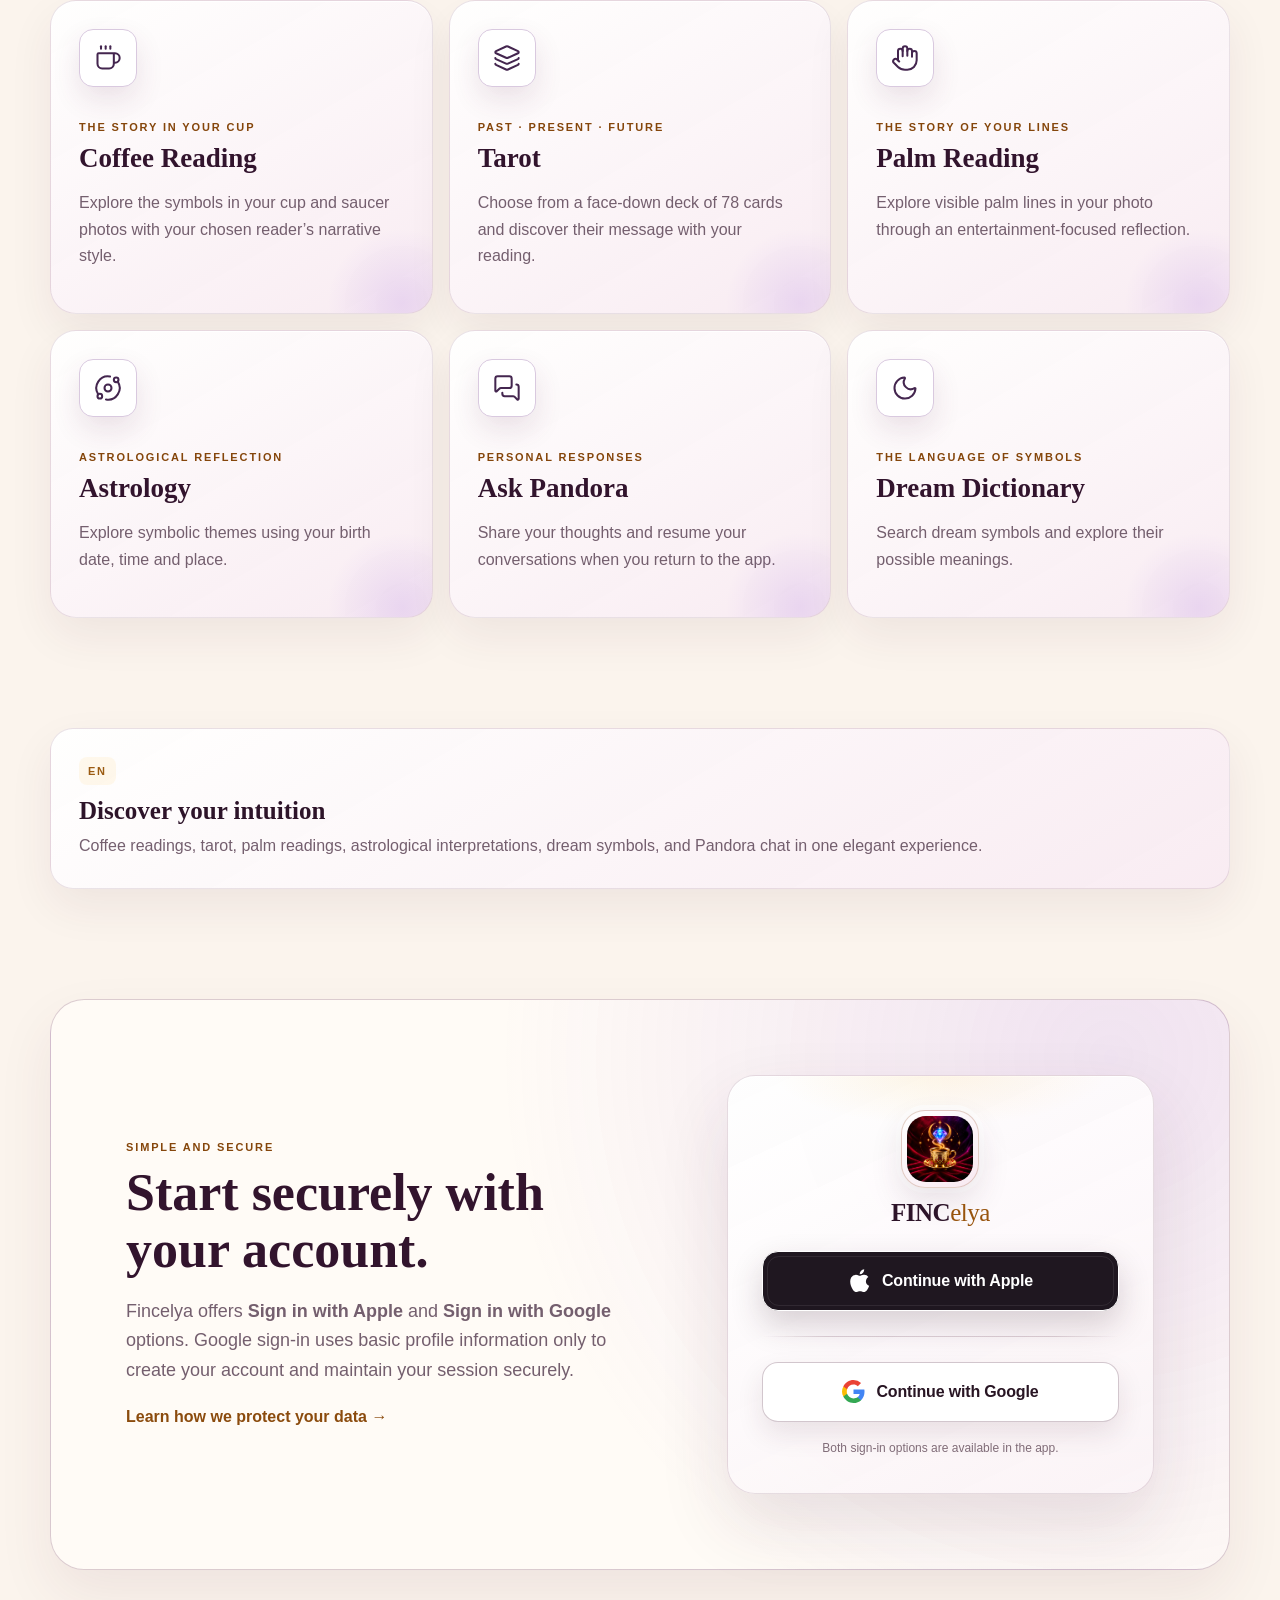
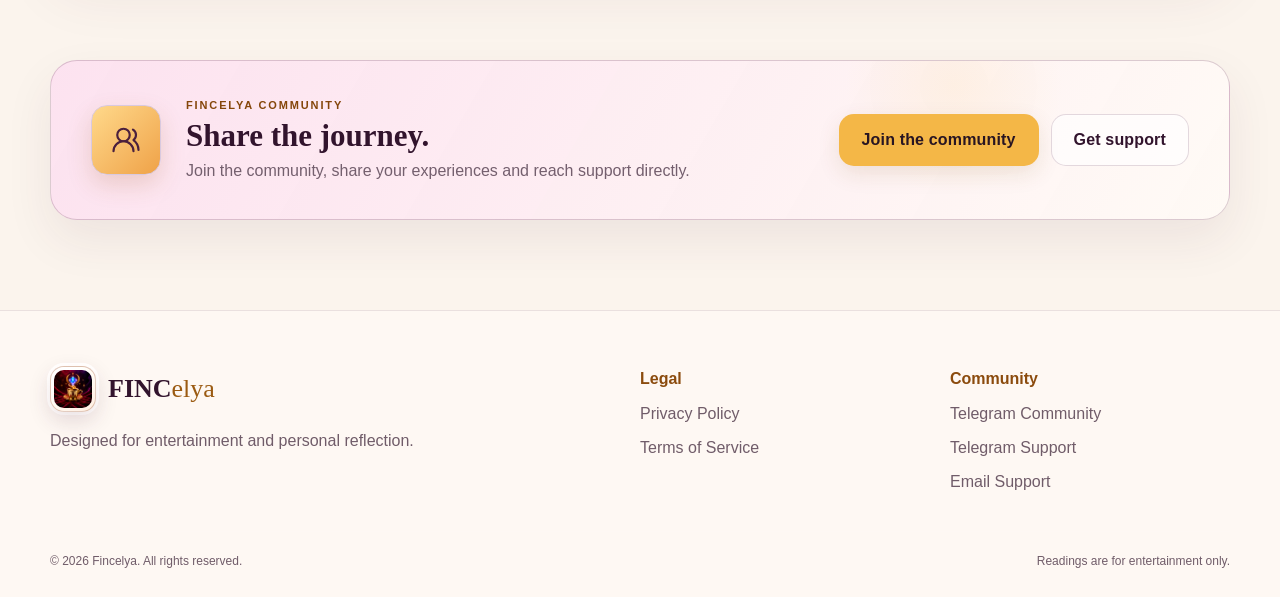
==== commit 922402f1: "Add localized live world clock with country flag selection" ====
--- a/index.html
+++ b/index.html
@@ -1,7 +1,8 @@
-<!doctype html><html lang="tr"><head><meta http-equiv="Content-Security-Policy" content="default-src 'self'; script-src 'self'; style-src 'self' 'unsafe-inline'; img-src 'self' data:; font-src 'self'; connect-src 'self'; object-src 'none'; base-uri 'self'; form-action 'none'; upgrade-insecure-requests"><meta name="referrer" content="strict-origin-when-cross-origin"><meta charset="utf-8"><meta name="viewport" content="width=device-width,initial-scale=1"><meta name="description" content="Fincelya ile kahve falı, tarot, el falı, astroloji ve rüya sembollerini keşfet."><meta name="theme-color" content="#120414"><title>Fincelya — Sezgine Kulak Ver</title><link rel="icon" type="image/png" sizes="32x32" href="favicon-32.png?v=2"><link rel="icon" type="image/png" sizes="64x64" href="favicon-64.png?v=2"><link rel="shortcut icon" href="favicon.ico?v=2"><link rel="apple-touch-icon" sizes="180x180" href="apple-touch-icon.png?v=2"><script src="theme.js?v=3"></script><link rel="stylesheet" href="styles.css?v=theme2"><link rel="stylesheet" href="icon-system.css?v=4"></head>
-<body><script src="language.js?v=2" defer></script><div class="aurora"></div><header class="site-header"><a class="brand" href="./"><img src="logo-hd.png" alt=""><span>FINC<em>elya</em></span></a><nav><a href="#features">Özellikler</a><a href="#account">Hesap</a><a href="privacy.html">Gizlilik</a><button class="theme-toggle" type="button" aria-label="Açık moda geç" aria-pressed="false"><span class="theme-toggle-icon" aria-hidden="true"><svg viewBox="0 0 24 24"><path class="theme-moon" d="M19.15 15.32A7.9 7.9 0 0 1 8.68 4.85 8.25 8.25 0 1 0 19.15 15.32Z"/><circle class="theme-sun" cx="12" cy="12" r="4"/><path class="theme-rays" d="M12 2.25v2M12 19.75v2M2.25 12h2M19.75 12h2M5.1 5.1l1.42 1.42M17.48 17.48l1.42 1.42M18.9 5.1l-1.42 1.42M6.52 17.48 5.1 18.9"/></svg></span></button><a class="nav-cta" href="https://t.me/fincelyasupport">Destek</a></nav></header>
+<!doctype html><html lang="tr"><head><meta http-equiv="Content-Security-Policy" content="default-src 'self'; script-src 'self'; style-src 'self' 'unsafe-inline'; img-src 'self' data:; font-src 'self'; connect-src 'self'; object-src 'none'; base-uri 'self'; form-action 'none'; upgrade-insecure-requests"><meta name="referrer" content="strict-origin-when-cross-origin"><meta charset="utf-8"><meta name="viewport" content="width=device-width,initial-scale=1"><meta name="description" content="Fincelya ile kahve falı, tarot, el falı, astroloji ve rüya sembollerini keşfet."><meta name="theme-color" content="#120414"><title>Fincelya — Sezgine Kulak Ver</title><link rel="icon" type="image/svg+xml" sizes="any" href="favicon-round.svg?v=1"><link rel="apple-touch-icon" sizes="180x180" href="apple-touch-icon.png?v=2"><script src="theme.js?v=3"></script><link rel="stylesheet" href="styles.css?v=theme2"><link rel="stylesheet" href="icon-system.css?v=4"><link rel="stylesheet" href="world-clock.css?v=1"></head>
+<body><script src="world-clock.js?v=1" defer></script><script src="language.js?v=2" defer></script><div class="aurora"></div><header class="site-header"><a class="brand" href="./"><img src="logo-hd.png" alt=""><span>FINC<em>elya</em></span></a><nav><a href="#features">Özellikler</a><a href="#account">Hesap</a><a href="privacy.html">Gizlilik</a><button class="theme-toggle" type="button" aria-label="Açık moda geç" aria-pressed="false"><span class="theme-toggle-icon" aria-hidden="true"><svg viewBox="0 0 24 24"><path class="theme-moon" d="M19.15 15.32A7.9 7.9 0 0 1 8.68 4.85 8.25 8.25 0 1 0 19.15 15.32Z"/><circle class="theme-sun" cx="12" cy="12" r="4"/><path class="theme-rays" d="M12 2.25v2M12 19.75v2M2.25 12h2M19.75 12h2M5.1 5.1l1.42 1.42M17.48 17.48l1.42 1.42M18.9 5.1l-1.42 1.42M6.52 17.48 5.1 18.9"/></svg></span></button><a class="nav-cta" href="https://t.me/fincelyasupport">Destek</a></nav></header>
 <main><section class="hero shell"><div class="hero-copy"><div class="badge"><svg aria-hidden="true"><use href="icons.svg?v=lucide1#sparkle"/></svg><span>Sezgisel ve kişisel keşif</span></div><h1>Her fincan,<br><span>bin ihtimal.</span></h1><p>Sezgilerinle teknolojiyi buluşturan Fincelya; kahve falından tarota, el falından astrolojiye uzanan zengin ve zarif bir keşif deneyimi sunar.</p><div class="actions"><a class="button primary" href="#features">Deneyimi keşfet <svg class="button-icon" aria-hidden="true"><use href="icons.svg?v=lucide1#arrow"/></svg></a><a class="button ghost" href="privacy.html">Gizlilik yaklaşımımız</a></div><div class="trust"><span><svg class="apple-mark" aria-hidden="true"><use href="brand-icons.svg?v=1#apple"/></svg>Apple ile giriş</span><span><svg class="google-mark" aria-hidden="true"><use href="brand-icons.svg?v=1#google"/></svg>Google ile giriş</span><span><svg class="security-mark" aria-hidden="true"><use href="brand-icons.svg?v=1#lock"/></svg>Güvenli hesap</span></div><div class="language-switch home-language-links"><a href="#tr-intro">Türkçe</a><span>·</span><a href="#en-intro">English</a><span>·</span><a href="#de-intro">Deutsch</a></div></div><div class="hero-visual"><div class="halo"></div><div class="phone-card"><div class="phone-top"><span>Fincelya</span><span>✦</span></div><img src="logo-hd.png" alt="Fincelya fincan, yıldız ve kristal küre logosu"><div class="reading"><small>GÜNÜN ENERJİSİ</small><strong>İçindeki sese güven.</strong><p>Bugün yeni ihtimaller için alan aç.</p></div></div></div></section>
 <section class="metrics shell"><div><strong>78</strong><span>Tarot kartı</span></div><div><strong>6</strong><span>Benzersiz falcı</span></div><div><strong>3</strong><span>Türkçe · English · Deutsch</span></div><div><strong>∞</strong><span>Yeni ihtimal</span></div></section>
+<section class="world-clock shell"><h2>Dünya saati</h2><div class="clock-place">Türkiye · İstanbul</div><time>--:--:--</time><div class="clock-date"></div><div class="clock-countries"><button type="button" aria-pressed="true"><svg viewBox="0 0 30 20" aria-hidden="true"><rect width="30" height="20" fill="#e30a17"/><circle cx="12" cy="10" r="5" fill="#fff"/><circle cx="13.3" cy="10" r="4" fill="#e30a17"/><path d="m19 6 1 2.7h2.8l-2.3 1.7.9 2.7-2.4-1.7-2.3 1.7.9-2.7-2.3-1.7h2.8z" fill="#fff"/></svg><span>TR</span></button><button type="button" aria-pressed="false"><svg viewBox="0 0 30 20" aria-hidden="true"><path fill="#111" d="M0 0h30v7H0z"/><path fill="#d00" d="M0 7h30v6H0z"/><path fill="#ffce00" d="M0 13h30v7H0z"/></svg><span>DE</span></button><button type="button" aria-pressed="false"><svg viewBox="0 0 30 20" aria-hidden="true"><rect width="30" height="20" fill="#012169"/><path d="m0 0 30 20m0-20L0 20" stroke="#fff" stroke-width="5"/><path d="m0 0 30 20m0-20L0 20" stroke="#c8102e" stroke-width="2"/><path d="M15 0v20M0 10h30" stroke="#fff" stroke-width="7"/><path d="M15 0v20M0 10h30" stroke="#c8102e" stroke-width="4"/></svg><span>UK</span></button><button type="button" aria-pressed="false"><svg viewBox="0 0 30 20" aria-hidden="true"><rect width="30" height="20" fill="#fff"/><rect y="0" width="30" height="1.5384615384615385" fill="#b22234"/><rect y="3.076923076923077" width="30" height="1.5384615384615385" fill="#b22234"/><rect y="6.153846153846154" width="30" height="1.5384615384615385" fill="#b22234"/><rect y="9.23076923076923" width="30" height="1.5384615384615385" fill="#b22234"/><rect y="12.307692307692308" width="30" height="1.5384615384615385" fill="#b22234"/><rect y="15.384615384615385" width="30" height="1.5384615384615385" fill="#b22234"/><rect y="18.46153846153846" width="30" height="1.5384615384615385" fill="#b22234"/><rect width="13" height="10.8" fill="#3c3b6e"/><circle cx="1.2" cy="0.7" r=".4" fill="#fff"/><circle cx="3.3499999999999996" cy="0.7" r=".4" fill="#fff"/><circle cx="5.5" cy="0.7" r=".4" fill="#fff"/><circle cx="7.6499999999999995" cy="0.7" r=".4" fill="#fff"/><circle cx="9.799999999999999" cy="0.7" r=".4" fill="#fff"/><circle cx="11.95" cy="0.7" r=".4" fill="#fff"/><circle cx="2.25" cy="1.8699999999999999" r=".4" fill="#fff"/><circle cx="4.3999999999999995" cy="1.8699999999999999" r=".4" fill="#fff"/><circle cx="6.55" cy="1.8699999999999999" r=".4" fill="#fff"/><circle cx="8.7" cy="1.8699999999999999" r=".4" fill="#fff"/><circle cx="10.85" cy="1.8699999999999999" r=".4" fill="#fff"/><circle cx="1.2" cy="3.04" r=".4" fill="#fff"/><circle cx="3.3499999999999996" cy="3.04" r=".4" fill="#fff"/><circle cx="5.5" cy="3.04" r=".4" fill="#fff"/><circle cx="7.6499999999999995" cy="3.04" r=".4" fill="#fff"/><circle cx="9.799999999999999" cy="3.04" r=".4" fill="#fff"/><circle cx="11.95" cy="3.04" r=".4" fill="#fff"/><circle cx="2.25" cy="4.21" r=".4" fill="#fff"/><circle cx="4.3999999999999995" cy="4.21" r=".4" fill="#fff"/><circle cx="6.55" cy="4.21" r=".4" fill="#fff"/><circle cx="8.7" cy="4.21" r=".4" fill="#fff"/><circle cx="10.85" cy="4.21" r=".4" fill="#fff"/><circle cx="1.2" cy="5.38" r=".4" fill="#fff"/><circle cx="3.3499999999999996" cy="5.38" r=".4" fill="#fff"/><circle cx="5.5" cy="5.38" r=".4" fill="#fff"/><circle cx="7.6499999999999995" cy="5.38" r=".4" fill="#fff"/><circle cx="9.799999999999999" cy="5.38" r=".4" fill="#fff"/><circle cx="11.95" cy="5.38" r=".4" fill="#fff"/><circle cx="2.25" cy="6.55" r=".4" fill="#fff"/><circle cx="4.3999999999999995" cy="6.55" r=".4" fill="#fff"/><circle cx="6.55" cy="6.55" r=".4" fill="#fff"/><circle cx="8.7" cy="6.55" r=".4" fill="#fff"/><circle cx="10.85" cy="6.55" r=".4" fill="#fff"/><circle cx="1.2" cy="7.72" r=".4" fill="#fff"/><circle cx="3.3499999999999996" cy="7.72" r=".4" fill="#fff"/><circle cx="5.5" cy="7.72" r=".4" fill="#fff"/><circle cx="7.6499999999999995" cy="7.72" r=".4" fill="#fff"/><circle cx="9.799999999999999" cy="7.72" r=".4" fill="#fff"/><circle cx="11.95" cy="7.72" r=".4" fill="#fff"/><circle cx="2.25" cy="8.889999999999999" r=".4" fill="#fff"/><circle cx="4.3999999999999995" cy="8.889999999999999" r=".4" fill="#fff"/><circle cx="6.55" cy="8.889999999999999" r=".4" fill="#fff"/><circle cx="8.7" cy="8.889999999999999" r=".4" fill="#fff"/><circle cx="10.85" cy="8.889999999999999" r=".4" fill="#fff"/><circle cx="1.2" cy="10.059999999999999" r=".4" fill="#fff"/><circle cx="3.3499999999999996" cy="10.059999999999999" r=".4" fill="#fff"/><circle cx="5.5" cy="10.059999999999999" r=".4" fill="#fff"/><circle cx="7.6499999999999995" cy="10.059999999999999" r=".4" fill="#fff"/><circle cx="9.799999999999999" cy="10.059999999999999" r=".4" fill="#fff"/><circle cx="11.95" cy="10.059999999999999" r=".4" fill="#fff"/></svg><span>US</span></button><button type="button" aria-pressed="false"><svg viewBox="0 0 30 20" aria-hidden="true"><rect width="30" height="20" fill="#fff"/><rect width="10" height="20" fill="#002395"/><rect x="20" width="10" height="20" fill="#ed2939"/></svg><span>FR</span></button><button type="button" aria-pressed="false"><svg viewBox="0 0 30 20" aria-hidden="true"><rect width="30" height="20" fill="#fff"/><circle cx="15" cy="10" r="6" fill="#bc002d"/></svg><span>JP</span></button><button type="button" aria-pressed="false"><svg viewBox="0 0 30 20" aria-hidden="true"><rect width="30" height="20" fill="#fff"/><rect width="30" height="6.67" fill="#ff9933"/><rect y="13.33" width="30" height="6.67" fill="#138808"/><circle cx="15" cy="10" r="2.7" fill="none" stroke="#000080" stroke-width=".6"/><path d="M15 10v-2.6" transform="rotate(0 15 10)" stroke="#000080" stroke-width=".25"/><path d="M15 10v-2.6" transform="rotate(15 15 10)" stroke="#000080" stroke-width=".25"/><path d="M15 10v-2.6" transform="rotate(30 15 10)" stroke="#000080" stroke-width=".25"/><path d="M15 10v-2.6" transform="rotate(45 15 10)" stroke="#000080" stroke-width=".25"/><path d="M15 10v-2.6" transform="rotate(60 15 10)" stroke="#000080" stroke-width=".25"/><path d="M15 10v-2.6" transform="rotate(75 15 10)" stroke="#000080" stroke-width=".25"/><path d="M15 10v-2.6" transform="rotate(90 15 10)" stroke="#000080" stroke-width=".25"/><path d="M15 10v-2.6" transform="rotate(105 15 10)" stroke="#000080" stroke-width=".25"/><path d="M15 10v-2.6" transform="rotate(120 15 10)" stroke="#000080" stroke-width=".25"/><path d="M15 10v-2.6" transform="rotate(135 15 10)" stroke="#000080" stroke-width=".25"/><path d="M15 10v-2.6" transform="rotate(150 15 10)" stroke="#000080" stroke-width=".25"/><path d="M15 10v-2.6" transform="rotate(165 15 10)" stroke="#000080" stroke-width=".25"/><path d="M15 10v-2.6" transform="rotate(180 15 10)" stroke="#000080" stroke-width=".25"/><path d="M15 10v-2.6" transform="rotate(195 15 10)" stroke="#000080" stroke-width=".25"/><path d="M15 10v-2.6" transform="rotate(210 15 10)" stroke="#000080" stroke-width=".25"/><path d="M15 10v-2.6" transform="rotate(225 15 10)" stroke="#000080" stroke-width=".25"/><path d="M15 10v-2.6" transform="rotate(240 15 10)" stroke="#000080" stroke-width=".25"/><path d="M15 10v-2.6" transform="rotate(255 15 10)" stroke="#000080" stroke-width=".25"/><path d="M15 10v-2.6" transform="rotate(270 15 10)" stroke="#000080" stroke-width=".25"/><path d="M15 10v-2.6" transform="rotate(285 15 10)" stroke="#000080" stroke-width=".25"/><path d="M15 10v-2.6" transform="rotate(300 15 10)" stroke="#000080" stroke-width=".25"/><path d="M15 10v-2.6" transform="rotate(315 15 10)" stroke="#000080" stroke-width=".25"/><path d="M15 10v-2.6" transform="rotate(330 15 10)" stroke="#000080" stroke-width=".25"/><path d="M15 10v-2.6" transform="rotate(345 15 10)" stroke="#000080" stroke-width=".25"/></svg><span>IN</span></button><button type="button" aria-pressed="false"><svg viewBox="0 0 30 20" aria-hidden="true"><rect width="30" height="20" fill="#fff"/><rect width="30" height="6.67" fill="#00732f"/><rect y="13.33" width="30" height="6.67" fill="#000"/><rect width="7.5" height="20" fill="#f00"/></svg><span>AE</span></button></div></section>
 <section id="features" class="section shell"><div class="section-head"><div><span class="kicker">KEŞFET</span><h2>Sezgine açılan yollar</h2></div><p>Her niyet için farklı, özenle tasarlanmış bir yolculuk.</p></div><div class="feature-grid">
 <article class="feature"><div class="icon"><svg aria-hidden="true"><use href="icons.svg?v=lucide1#coffee"/></svg></div><span class="mini">FİNCANIN HİKÂYESİ</span><h3>Kahve Falı</h3><p>Fincan ve tabak fotoğraflarındaki sembolleri, seçtiğin falcının üslubuyla kişisel bir yoruma dönüştür.</p></article><article class="feature"><div class="icon"><svg aria-hidden="true"><use href="icons.svg?v=lucide1#tarot"/></svg></div><span class="mini">GEÇMİŞ · ŞİMDİ · GELECEK</span><h3>Tarot</h3><p>78 kartlık kapalı desteden seçimini yap; kartların mesajını yorumla birlikte keşfet.</p></article><article class="feature"><div class="icon"><svg aria-hidden="true"><use href="icons.svg?v=lucide1#palm"/></svg></div><span class="mini">ÇİZGİLERİN HİKÂYESİ</span><h3>El Falı</h3><p>Avuç içi fotoğrafındaki belirgin çizgiler üzerinden eğlence ve farkındalık odaklı bir okuma al.</p></article><article class="feature"><div class="icon"><svg aria-hidden="true"><use href="icons.svg?v=lucide1#astro"/></svg></div><span class="mini">ASTROLOJİK YORUM</span><h3>Astroloji</h3><p>Doğum tarihi, saati ve yerine göre sembolik eğilimleri ve günlük enerjini keşfet.</p></article><article class="feature"><div class="icon"><svg aria-hidden="true"><use href="icons.svg?v=lucide1#chat"/></svg></div><span class="mini">ANINDA KİŞİSEL YANIT</span><h3>Pandora'ya Sor</h3><p>Düşüncelerini paylaş ve konuşmalarını uygulamaya döndüğünde kaldığın yerden sürdür.</p></article><article class="feature"><div class="icon"><svg aria-hidden="true"><use href="icons.svg?v=lucide1#dream"/></svg></div><span class="mini">SEMBOLLERİN DİLİ</span><h3>Rüya Sözlüğü</h3><p>Rüyandaki simgeleri ara ve olası anlamlarını merak uyandıran açıklamalarla incele.</p></article></div></section>
 <section class="intro-languages shell" aria-label="Fincelya in three languages"><article id="tr-intro" lang="tr"><span class="language-label">TR</span><h2>Sezgini keşfet</h2><p>Kahve falı, tarot, el falı, astrolojik yorumlar, rüya sembolleri ve Pandora sohbeti tek bir zarif deneyimde.</p></article><article id="en-intro" lang="en"><span class="language-label">EN</span><h2>Discover your intuition</h2><p>Coffee readings, tarot, palm readings, astrological interpretations, dream symbols, and Pandora chat in one elegant experience.</p></article><article id="de-intro" lang="de"><span class="language-label">DE</span><h2>Entdecke deine Intuition</h2><p>Kaffeesatzdeutung, Tarot, Handlesen, astrologische Interpretationen, Traumsymbole und Pandora-Chat in einem eleganten Erlebnis.</p></article></section><section id="account" class="account shell"><div><span class="kicker">KOLAY VE GÜVENLİ</span><h2>Hesabınla güvenle başla.</h2><p>Fincelya'da <strong>Apple ile giriş</strong> ve <strong>Google ile giriş</strong> seçenekleri bulunur. Google girişi yalnızca hesabını oluşturmak ve oturumunu güvenle sürdürmek için temel profil bilgilerini kullanır.</p><a class="text-link" href="privacy.html">Verilerini nasıl koruduğumuzu incele →</a></div><div class="login-preview"><div class="login-logo"><span class="login-logo-frame"><img src="logo-hd.png" alt=""></span><strong>FINC<em>elya</em></strong></div><div class="mock apple"><svg class="auth-logo apple-logo" viewBox="0 0 24 24" aria-hidden="true"><path d="M18.7 12.8c0-3 2.5-4.4 2.6-4.5a5.6 5.6 0 0 0-4.4-2.4c-1.9-.2-3.7 1.1-4.6 1.1-.9 0-2.4-1.1-4-1.1a5.9 5.9 0 0 0-5 3c-2.1 3.7-.5 9.2 1.5 12.2 1 1.5 2.2 3.1 3.8 3 1.5-.1 2.1-1 4-1s2.4 1 4 1c1.7 0 2.8-1.5 3.8-3 1.2-1.7 1.7-3.4 1.7-3.5-.1 0-3.4-1.3-3.4-4.8ZM15.7 3.9A5.1 5.1 0 0 0 16.9.2a5.2 5.2 0 0 0-3.5 1.8 4.9 4.9 0 0 0-1.2 3.6 4.3 4.3 0 0 0 3.5-1.7Z"/></svg><span>Apple ile Devam Et</span></div><div class="divider" aria-hidden="true"></div><div class="mock google"><svg class="auth-logo" viewBox="0 0 24 24" aria-hidden="true"><path fill="#4285F4" d="M23.5 12.3c0-.8-.1-1.6-.2-2.3H12v4.5h6.5a5.6 5.6 0 0 1-2.4 3.6V21h3.8c2.2-2.1 3.6-5.1 3.6-8.7Z"/><path fill="#34A853" d="M12 24c3.2 0 5.9-1.1 7.9-3l-3.8-2.9c-1 .7-2.4 1.1-4.1 1.1-3.1 0-5.7-2.1-6.7-4.9H1.4v3C3.4 21.3 7.4 24 12 24Z"/><path fill="#FBBC05" d="M5.3 14.3A7.2 7.2 0 0 1 5 12c0-.8.1-1.6.3-2.3v-3H1.4A12 12 0 0 0 0 12c0 1.9.5 3.7 1.4 5.3l3.9-3Z"/><path fill="#EA4335" d="M12 4.8c1.8 0 3.3.6 4.5 1.8l3.4-3.4A11.4 11.4 0 0 0 12 0C7.4 0 3.4 2.7 1.4 6.7l3.9 3C6.3 6.9 8.9 4.8 12 4.8Z"/></svg><span>Google ile Devam Et</span></div><small>Giriş seçeneklerinin tamamı uygulamada sunulur.</small></div></section>
--- a/icon-system.css
+++ b/icon-system.css
@@ -15,6 +15,7 @@
 .trust svg { width: 18px; height: 18px; flex-shrink: 0; stroke: none; }
 .trust svg, html[data-theme="light"] .trust svg { stroke: none; }
 .intro-languages article[hidden] { display: none; }
+.language-document[hidden] { display: none; }
 .intro-languages { grid-template-columns: 1fr; }
 .trust .apple-mark { color: #fff; fill: currentColor; }
 .trust .google-mark { background: #fff; border-radius: 50%; padding: 3px; box-sizing: content-box; }
--- a/world-clock.css
+++ b/world-clock.css
@@ -0,0 +1,16 @@
+.world-clock { margin: 0 auto 48px; padding: 30px; border: 1px solid #49304e; border-radius: 26px; background: #211024; text-align: center; }
+.world-clock h2 { margin: 0 0 8px; font: 700 26px Georgia, serif; color: #f4eaf4; }
+.world-clock .clock-place, .world-clock .clock-date { color: #c5b4c7; font-size: 14px; }
+.world-clock time { display: block; margin: 12px 0 8px; font: 500 clamp(38px, 7vw, 64px)/1.15 system-ui, sans-serif; font-variant-numeric: tabular-nums; letter-spacing: .04em; color: #f4cc79; }
+.clock-countries { display: flex; flex-wrap: wrap; justify-content: center; gap: 10px; margin-top: 22px; }
+.clock-countries button { display: grid; justify-items: center; gap: 6px; min-width: 68px; padding: 10px; border: 1px solid #49304e; border-radius: 12px; background: transparent; color: #e7dce9; cursor: pointer; font: 500 12px system-ui, sans-serif; }
+.clock-countries svg { width: 30px; height: 20px; border-radius: 3px; overflow: hidden; }
+.clock-countries button[aria-pressed="true"] { border-color: #f4cc79; background: #38233b; }
+.clock-countries button:focus-visible { outline: 3px solid #f4cc79; outline-offset: 3px; }
+html[data-theme="light"] .world-clock { background: #fffafc; border-color: #dfd0e1; }
+html[data-theme="light"] .world-clock h2 { color: #32142d; }
+html[data-theme="light"] .world-clock time { color: #754e16; }
+html[data-theme="light"] .world-clock .clock-place, html[data-theme="light"] .world-clock .clock-date { color: #745f6e; }
+html[data-theme="light"] .clock-countries button { color: #382a3b; border-color: #dfd0e1; }
+html[data-theme="light"] .clock-countries button[aria-pressed="true"] { background: #fff0d4; border-color: #a87826; }
+@media (max-width: 600px) { .world-clock { padding: 24px 16px; } .clock-countries { gap: 7px; } .clock-countries button { min-width: 58px; } }
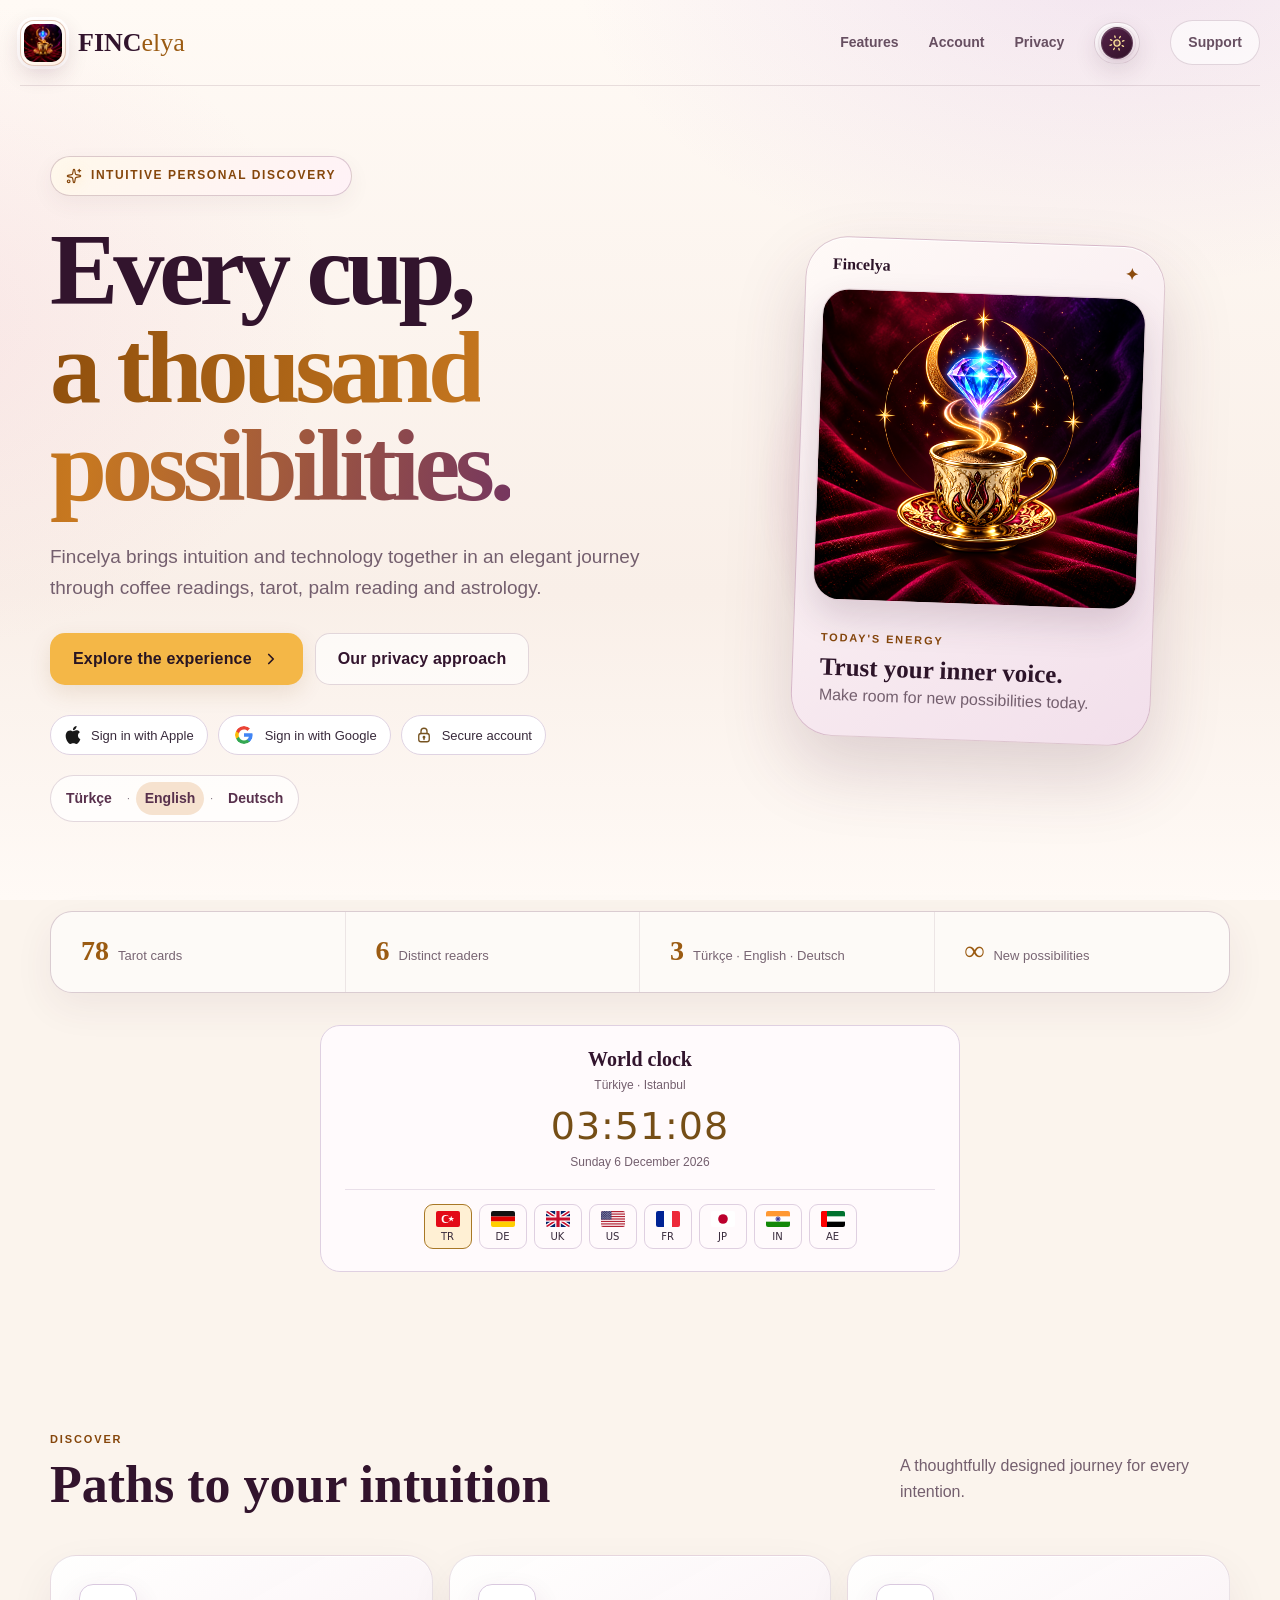
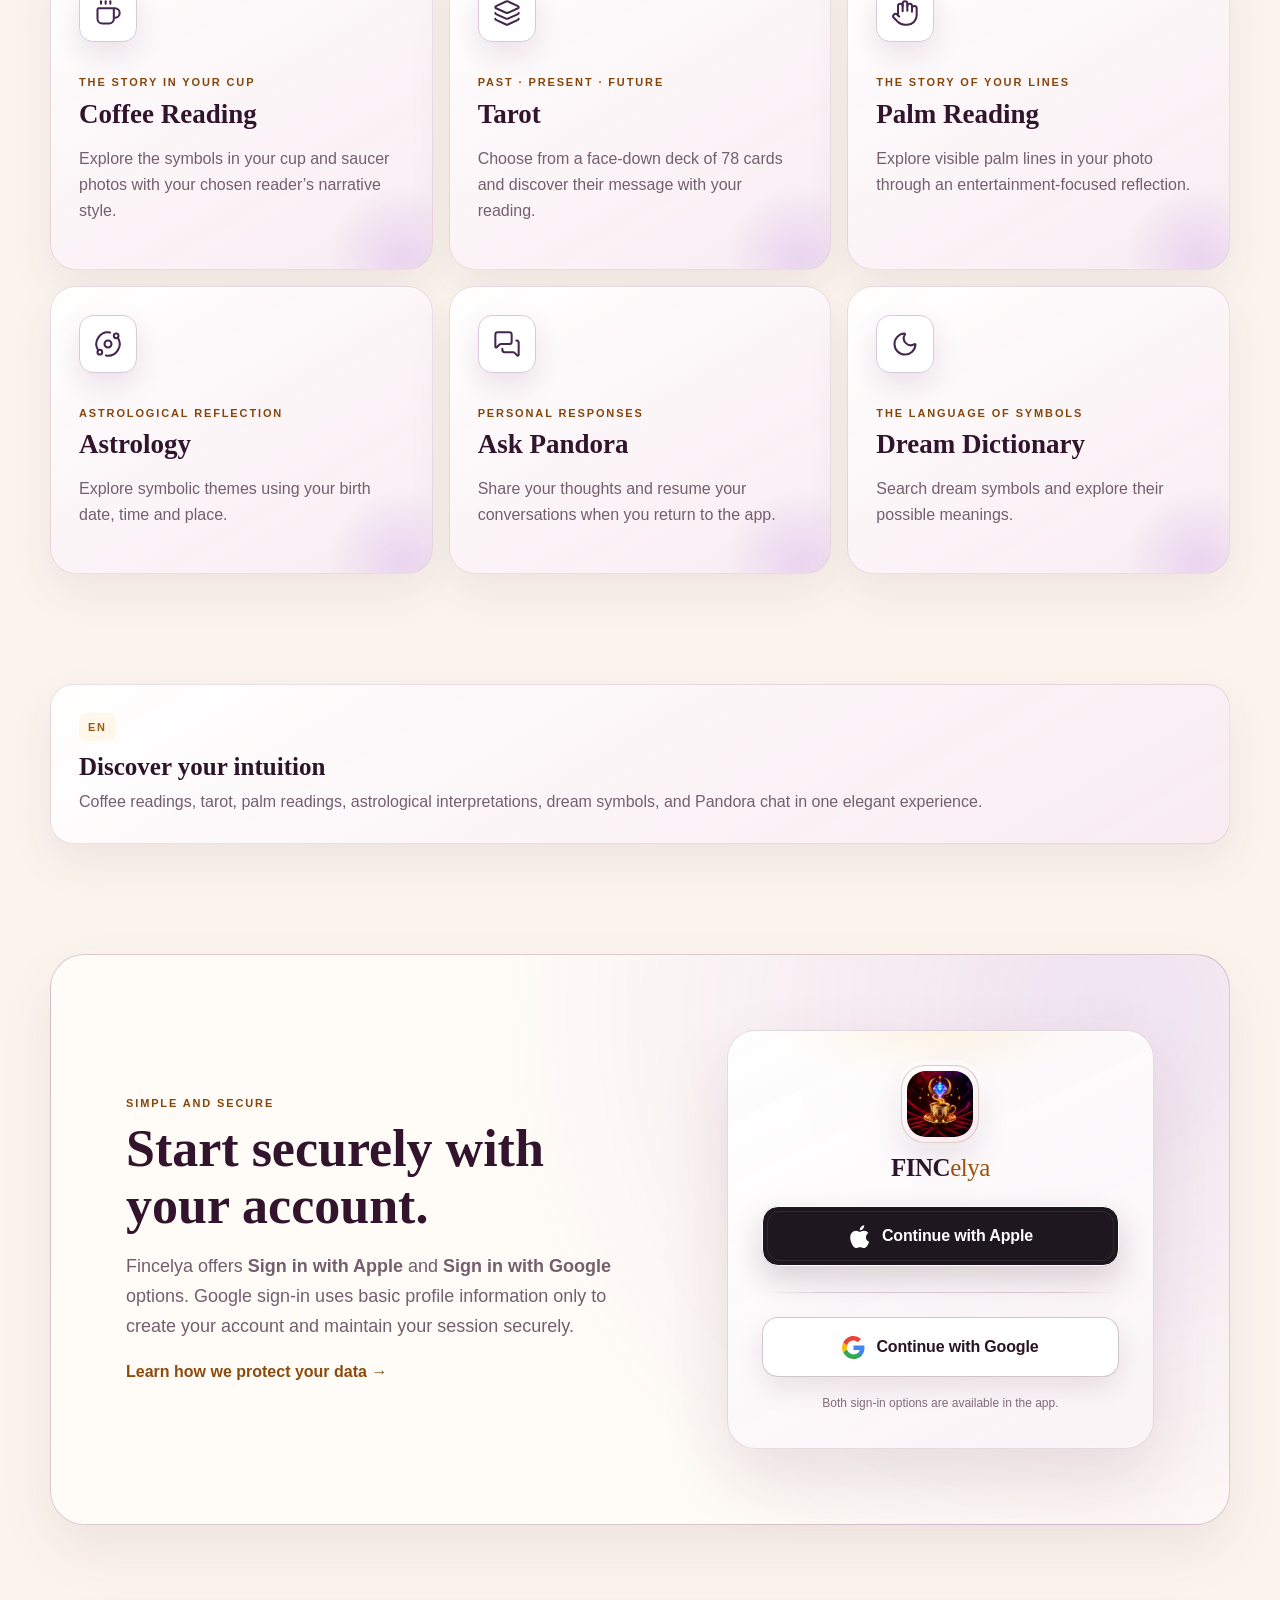
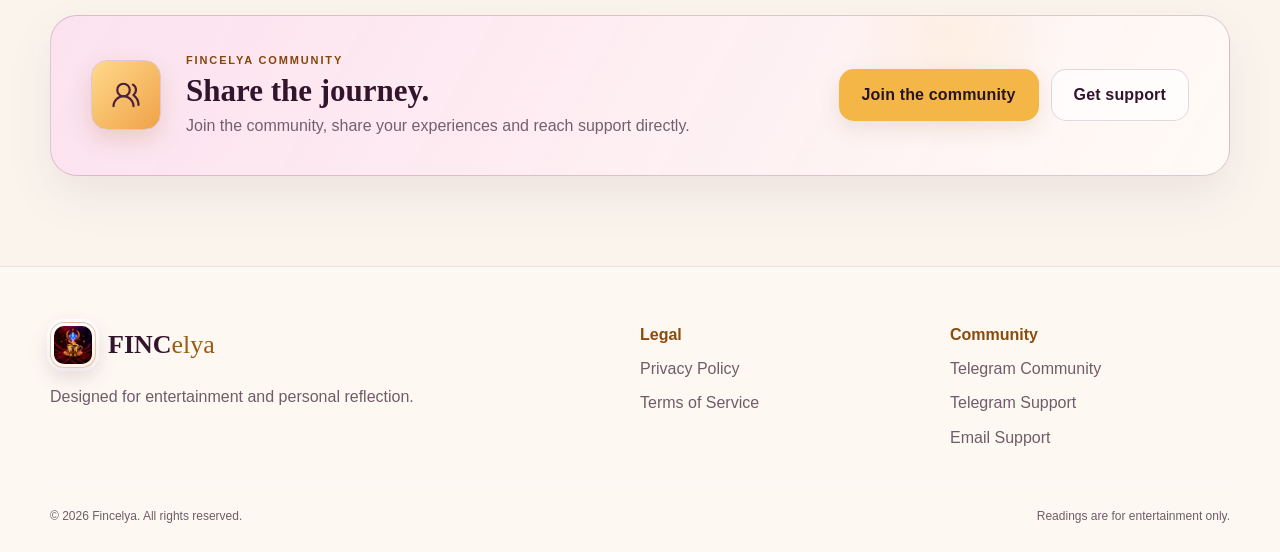
==== commit 74aab5b4: "Make world clock compact and separate it from metrics" ====
--- a/index.html
+++ b/index.html
@@ -1,4 +1,4 @@
-<!doctype html><html lang="tr"><head><meta http-equiv="Content-Security-Policy" content="default-src 'self'; script-src 'self'; style-src 'self' 'unsafe-inline'; img-src 'self' data:; font-src 'self'; connect-src 'self'; object-src 'none'; base-uri 'self'; form-action 'none'; upgrade-insecure-requests"><meta name="referrer" content="strict-origin-when-cross-origin"><meta charset="utf-8"><meta name="viewport" content="width=device-width,initial-scale=1"><meta name="description" content="Fincelya ile kahve falı, tarot, el falı, astroloji ve rüya sembollerini keşfet."><meta name="theme-color" content="#120414"><title>Fincelya — Sezgine Kulak Ver</title><link rel="icon" type="image/svg+xml" sizes="any" href="favicon-round.svg?v=1"><link rel="apple-touch-icon" sizes="180x180" href="apple-touch-icon.png?v=2"><script src="theme.js?v=3"></script><link rel="stylesheet" href="styles.css?v=theme2"><link rel="stylesheet" href="icon-system.css?v=4"><link rel="stylesheet" href="world-clock.css?v=1"></head>
+<!doctype html><html lang="tr"><head><meta http-equiv="Content-Security-Policy" content="default-src 'self'; script-src 'self'; style-src 'self' 'unsafe-inline'; img-src 'self' data:; font-src 'self'; connect-src 'self'; object-src 'none'; base-uri 'self'; form-action 'none'; upgrade-insecure-requests"><meta name="referrer" content="strict-origin-when-cross-origin"><meta charset="utf-8"><meta name="viewport" content="width=device-width,initial-scale=1"><meta name="description" content="Fincelya ile kahve falı, tarot, el falı, astroloji ve rüya sembollerini keşfet."><meta name="theme-color" content="#120414"><title>Fincelya — Sezgine Kulak Ver</title><link rel="icon" type="image/svg+xml" sizes="any" href="favicon-round.svg?v=1"><link rel="apple-touch-icon" sizes="180x180" href="apple-touch-icon.png?v=2"><script src="theme.js?v=3"></script><link rel="stylesheet" href="styles.css?v=theme2"><link rel="stylesheet" href="icon-system.css?v=4"><link rel="stylesheet" href="world-clock.css?v=2"></head>
 <body><script src="world-clock.js?v=1" defer></script><script src="language.js?v=2" defer></script><div class="aurora"></div><header class="site-header"><a class="brand" href="./"><img src="logo-hd.png" alt=""><span>FINC<em>elya</em></span></a><nav><a href="#features">Özellikler</a><a href="#account">Hesap</a><a href="privacy.html">Gizlilik</a><button class="theme-toggle" type="button" aria-label="Açık moda geç" aria-pressed="false"><span class="theme-toggle-icon" aria-hidden="true"><svg viewBox="0 0 24 24"><path class="theme-moon" d="M19.15 15.32A7.9 7.9 0 0 1 8.68 4.85 8.25 8.25 0 1 0 19.15 15.32Z"/><circle class="theme-sun" cx="12" cy="12" r="4"/><path class="theme-rays" d="M12 2.25v2M12 19.75v2M2.25 12h2M19.75 12h2M5.1 5.1l1.42 1.42M17.48 17.48l1.42 1.42M18.9 5.1l-1.42 1.42M6.52 17.48 5.1 18.9"/></svg></span></button><a class="nav-cta" href="https://t.me/fincelyasupport">Destek</a></nav></header>
 <main><section class="hero shell"><div class="hero-copy"><div class="badge"><svg aria-hidden="true"><use href="icons.svg?v=lucide1#sparkle"/></svg><span>Sezgisel ve kişisel keşif</span></div><h1>Her fincan,<br><span>bin ihtimal.</span></h1><p>Sezgilerinle teknolojiyi buluşturan Fincelya; kahve falından tarota, el falından astrolojiye uzanan zengin ve zarif bir keşif deneyimi sunar.</p><div class="actions"><a class="button primary" href="#features">Deneyimi keşfet <svg class="button-icon" aria-hidden="true"><use href="icons.svg?v=lucide1#arrow"/></svg></a><a class="button ghost" href="privacy.html">Gizlilik yaklaşımımız</a></div><div class="trust"><span><svg class="apple-mark" aria-hidden="true"><use href="brand-icons.svg?v=1#apple"/></svg>Apple ile giriş</span><span><svg class="google-mark" aria-hidden="true"><use href="brand-icons.svg?v=1#google"/></svg>Google ile giriş</span><span><svg class="security-mark" aria-hidden="true"><use href="brand-icons.svg?v=1#lock"/></svg>Güvenli hesap</span></div><div class="language-switch home-language-links"><a href="#tr-intro">Türkçe</a><span>·</span><a href="#en-intro">English</a><span>·</span><a href="#de-intro">Deutsch</a></div></div><div class="hero-visual"><div class="halo"></div><div class="phone-card"><div class="phone-top"><span>Fincelya</span><span>✦</span></div><img src="logo-hd.png" alt="Fincelya fincan, yıldız ve kristal küre logosu"><div class="reading"><small>GÜNÜN ENERJİSİ</small><strong>İçindeki sese güven.</strong><p>Bugün yeni ihtimaller için alan aç.</p></div></div></div></section>
 <section class="metrics shell"><div><strong>78</strong><span>Tarot kartı</span></div><div><strong>6</strong><span>Benzersiz falcı</span></div><div><strong>3</strong><span>Türkçe · English · Deutsch</span></div><div><strong>∞</strong><span>Yeni ihtimal</span></div></section>
--- a/world-clock.css
+++ b/world-clock.css
@@ -1,10 +1,10 @@
-.world-clock { margin: 0 auto 48px; padding: 30px; border: 1px solid #49304e; border-radius: 26px; background: #211024; text-align: center; }
-.world-clock h2 { margin: 0 0 8px; font: 700 26px Georgia, serif; color: #f4eaf4; }
-.world-clock .clock-place, .world-clock .clock-date { color: #c5b4c7; font-size: 14px; }
-.world-clock time { display: block; margin: 12px 0 8px; font: 500 clamp(38px, 7vw, 64px)/1.15 system-ui, sans-serif; font-variant-numeric: tabular-nums; letter-spacing: .04em; color: #f4cc79; }
-.clock-countries { display: flex; flex-wrap: wrap; justify-content: center; gap: 10px; margin-top: 22px; }
-.clock-countries button { display: grid; justify-items: center; gap: 6px; min-width: 68px; padding: 10px; border: 1px solid #49304e; border-radius: 12px; background: transparent; color: #e7dce9; cursor: pointer; font: 500 12px system-ui, sans-serif; }
-.clock-countries svg { width: 30px; height: 20px; border-radius: 3px; overflow: hidden; }
+.world-clock.shell { width: calc(100% - 40px); max-width: 640px; margin: 32px auto 48px; padding: 22px 24px; border: 1px solid #49304e; border-radius: 20px; background: #211024; text-align: center; box-sizing: border-box; }
+.world-clock h2 { margin: 0 0 5px; font: 700 20px Georgia, serif; color: #f4eaf4; }
+.world-clock .clock-place, .world-clock .clock-date { color: #c5b4c7; font-size: 12px; }
+.world-clock time { display: block; margin: 9px 0 5px; font: 500 clamp(30px, 5vw, 38px)/1.15 system-ui, sans-serif; font-variant-numeric: tabular-nums; letter-spacing: .025em; color: #f4cc79; }
+.clock-countries { display: flex; flex-wrap: wrap; justify-content: center; gap: 7px; margin-top: 16px; padding-top: 14px; border-top: 1px solid #49304e; }
+.clock-countries button { display: grid; justify-items: center; gap: 4px; min-width: 48px; min-height: 44px; padding: 6px 8px; border: 1px solid #49304e; border-radius: 9px; background: transparent; color: #e7dce9; cursor: pointer; font: 500 10px system-ui, sans-serif; }
+.clock-countries svg { width: 24px; height: 16px; border-radius: 2px; overflow: hidden; }
 .clock-countries button[aria-pressed="true"] { border-color: #f4cc79; background: #38233b; }
 .clock-countries button:focus-visible { outline: 3px solid #f4cc79; outline-offset: 3px; }
 html[data-theme="light"] .world-clock { background: #fffafc; border-color: #dfd0e1; }
@@ -13,4 +13,5 @@
 html[data-theme="light"] .world-clock .clock-place, html[data-theme="light"] .world-clock .clock-date { color: #745f6e; }
 html[data-theme="light"] .clock-countries button { color: #382a3b; border-color: #dfd0e1; }
 html[data-theme="light"] .clock-countries button[aria-pressed="true"] { background: #fff0d4; border-color: #a87826; }
-@media (max-width: 600px) { .world-clock { padding: 24px 16px; } .clock-countries { gap: 7px; } .clock-countries button { min-width: 58px; } }
+html[data-theme="light"] .clock-countries { border-top-color: #e9dfe9; }
+@media (max-width: 600px) { .world-clock.shell { margin-top: 24px; padding: 18px 14px; } .clock-countries { gap: 6px; } .clock-countries button { min-width: 48px; } }
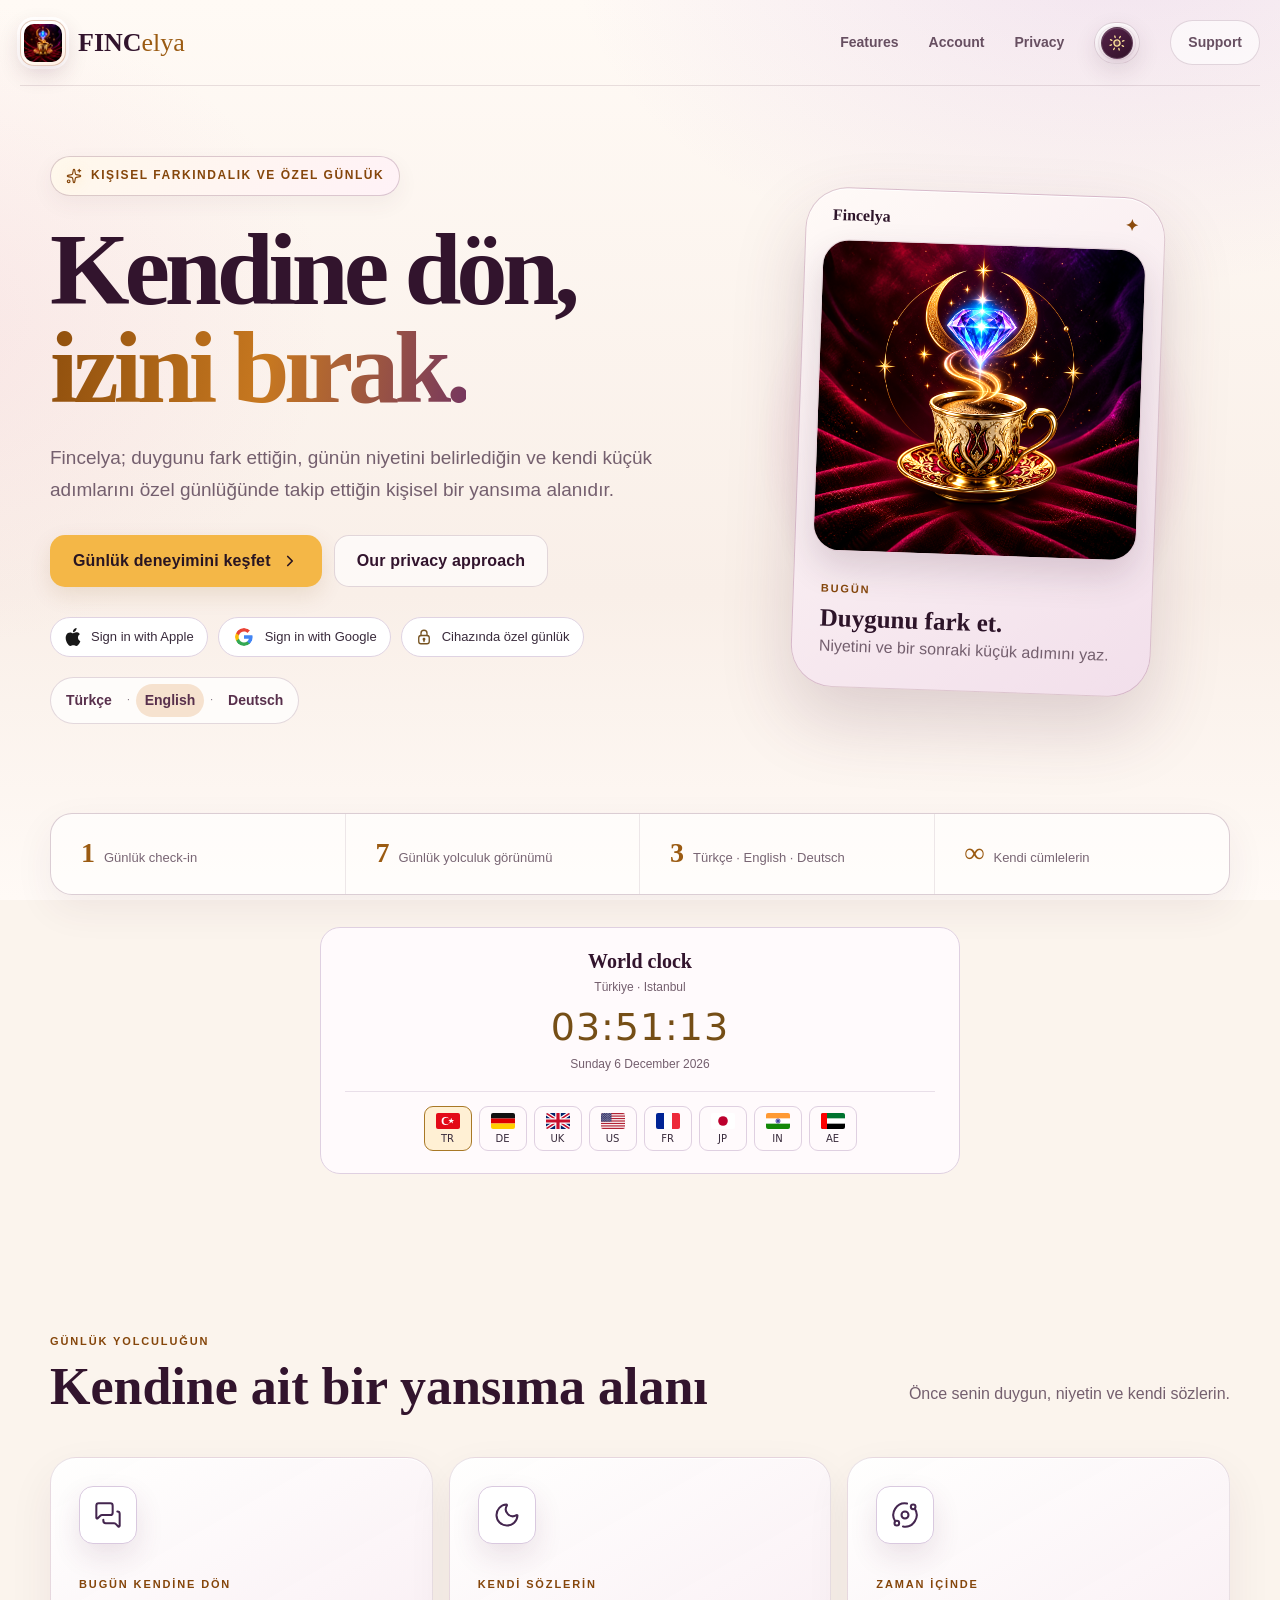
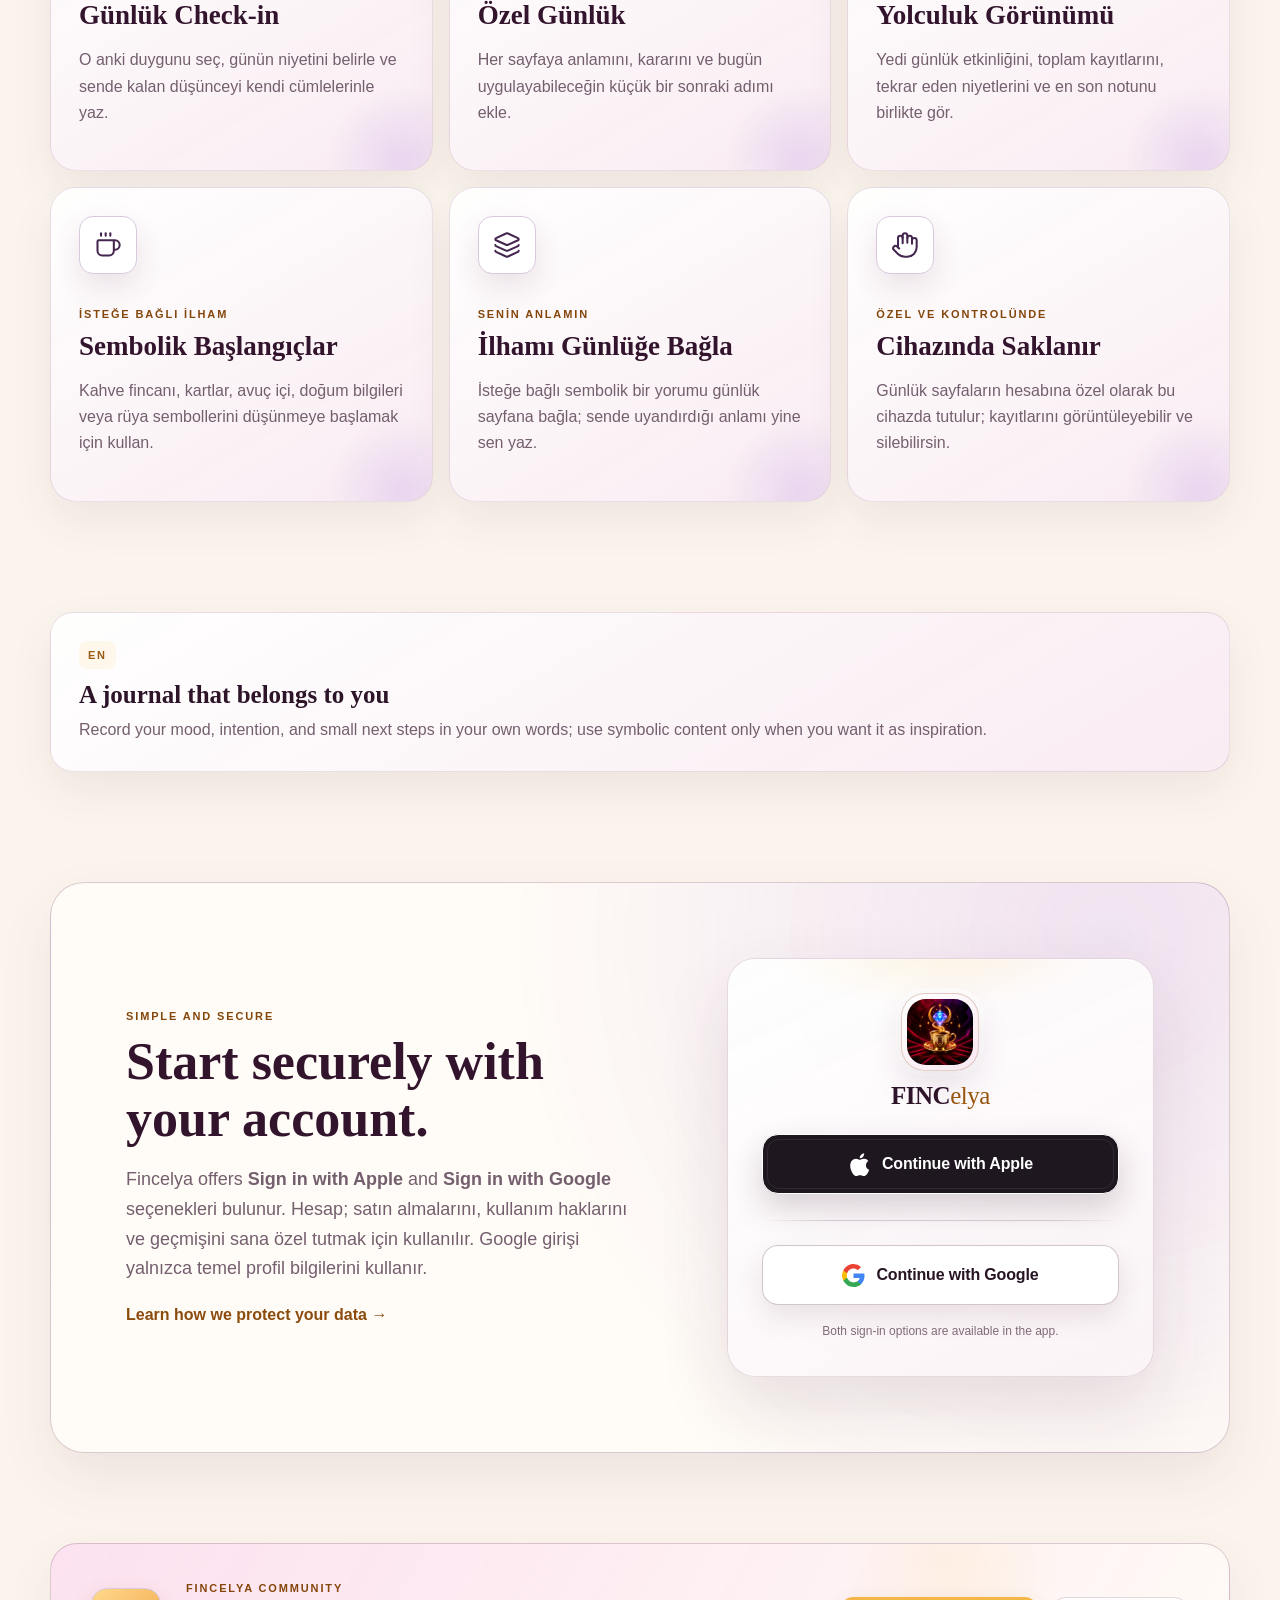
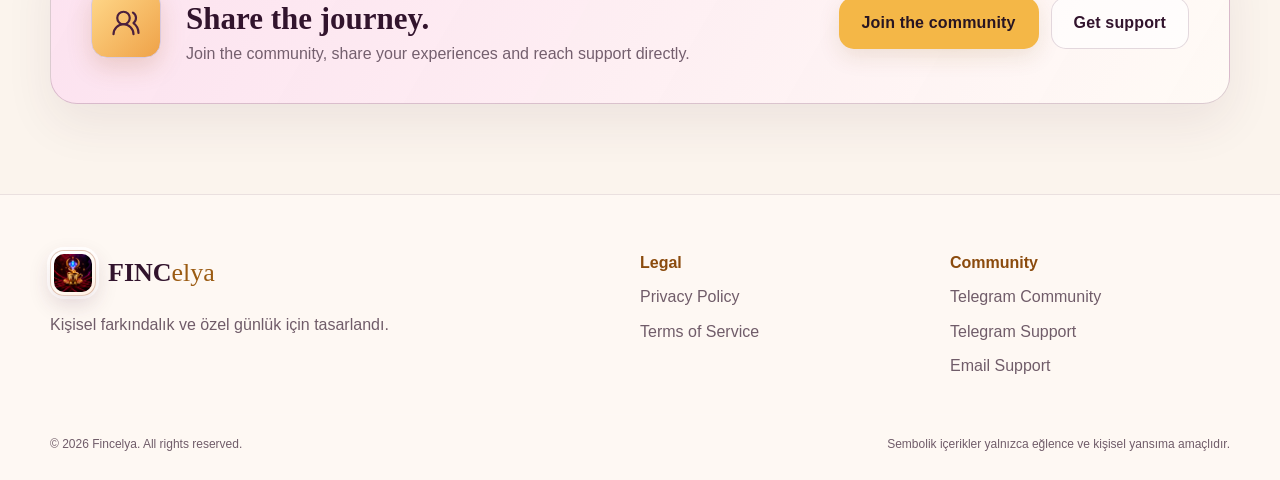
==== commit d39070cd: "Align public site with journal-first App Review" ====
--- a/index.html
+++ b/index.html
@@ -1,13 +1,13 @@
-<!doctype html><html lang="tr"><head><meta http-equiv="Content-Security-Policy" content="default-src 'self'; script-src 'self'; style-src 'self' 'unsafe-inline'; img-src 'self' data:; font-src 'self'; connect-src 'self'; object-src 'none'; base-uri 'self'; form-action 'none'; upgrade-insecure-requests"><meta name="referrer" content="strict-origin-when-cross-origin"><meta charset="utf-8"><meta name="viewport" content="width=device-width,initial-scale=1"><meta name="description" content="Fincelya ile kahve falı, tarot, el falı, astroloji ve rüya sembollerini keşfet."><meta name="theme-color" content="#120414"><title>Fincelya — Sezgine Kulak Ver</title><link rel="icon" type="image/svg+xml" sizes="any" href="favicon-round.svg?v=1"><link rel="apple-touch-icon" sizes="180x180" href="apple-touch-icon.png?v=2"><script src="theme.js?v=3"></script><link rel="stylesheet" href="styles.css?v=theme2"><link rel="stylesheet" href="icon-system.css?v=4"><link rel="stylesheet" href="world-clock.css?v=2"></head>
+<!doctype html><html lang="tr"><head><meta http-equiv="Content-Security-Policy" content="default-src 'self'; script-src 'self'; style-src 'self' 'unsafe-inline'; img-src 'self' data:; font-src 'self'; connect-src 'self'; object-src 'none'; base-uri 'self'; form-action 'none'; upgrade-insecure-requests"><meta name="referrer" content="strict-origin-when-cross-origin"><meta charset="utf-8"><meta name="viewport" content="width=device-width,initial-scale=1"><meta name="description" content="Fincelya ile duygunu fark et, niyetini belirle, kişisel günlüğünü ve küçük adımlarını takip et."><meta name="theme-color" content="#120414"><title>Fincelya — Kişisel Günlük</title><link rel="icon" type="image/svg+xml" sizes="any" href="favicon-round.svg?v=1"><link rel="apple-touch-icon" sizes="180x180" href="apple-touch-icon.png?v=2"><script src="theme.js?v=3"></script><link rel="stylesheet" href="styles.css?v=theme2"><link rel="stylesheet" href="icon-system.css?v=4"><link rel="stylesheet" href="world-clock.css?v=2"></head>
 <body><script src="world-clock.js?v=1" defer></script><script src="language.js?v=2" defer></script><div class="aurora"></div><header class="site-header"><a class="brand" href="./"><img src="logo-hd.png" alt=""><span>FINC<em>elya</em></span></a><nav><a href="#features">Özellikler</a><a href="#account">Hesap</a><a href="privacy.html">Gizlilik</a><button class="theme-toggle" type="button" aria-label="Açık moda geç" aria-pressed="false"><span class="theme-toggle-icon" aria-hidden="true"><svg viewBox="0 0 24 24"><path class="theme-moon" d="M19.15 15.32A7.9 7.9 0 0 1 8.68 4.85 8.25 8.25 0 1 0 19.15 15.32Z"/><circle class="theme-sun" cx="12" cy="12" r="4"/><path class="theme-rays" d="M12 2.25v2M12 19.75v2M2.25 12h2M19.75 12h2M5.1 5.1l1.42 1.42M17.48 17.48l1.42 1.42M18.9 5.1l-1.42 1.42M6.52 17.48 5.1 18.9"/></svg></span></button><a class="nav-cta" href="https://t.me/fincelyasupport">Destek</a></nav></header>
-<main><section class="hero shell"><div class="hero-copy"><div class="badge"><svg aria-hidden="true"><use href="icons.svg?v=lucide1#sparkle"/></svg><span>Sezgisel ve kişisel keşif</span></div><h1>Her fincan,<br><span>bin ihtimal.</span></h1><p>Sezgilerinle teknolojiyi buluşturan Fincelya; kahve falından tarota, el falından astrolojiye uzanan zengin ve zarif bir keşif deneyimi sunar.</p><div class="actions"><a class="button primary" href="#features">Deneyimi keşfet <svg class="button-icon" aria-hidden="true"><use href="icons.svg?v=lucide1#arrow"/></svg></a><a class="button ghost" href="privacy.html">Gizlilik yaklaşımımız</a></div><div class="trust"><span><svg class="apple-mark" aria-hidden="true"><use href="brand-icons.svg?v=1#apple"/></svg>Apple ile giriş</span><span><svg class="google-mark" aria-hidden="true"><use href="brand-icons.svg?v=1#google"/></svg>Google ile giriş</span><span><svg class="security-mark" aria-hidden="true"><use href="brand-icons.svg?v=1#lock"/></svg>Güvenli hesap</span></div><div class="language-switch home-language-links"><a href="#tr-intro">Türkçe</a><span>·</span><a href="#en-intro">English</a><span>·</span><a href="#de-intro">Deutsch</a></div></div><div class="hero-visual"><div class="halo"></div><div class="phone-card"><div class="phone-top"><span>Fincelya</span><span>✦</span></div><img src="logo-hd.png" alt="Fincelya fincan, yıldız ve kristal küre logosu"><div class="reading"><small>GÜNÜN ENERJİSİ</small><strong>İçindeki sese güven.</strong><p>Bugün yeni ihtimaller için alan aç.</p></div></div></div></section>
-<section class="metrics shell"><div><strong>78</strong><span>Tarot kartı</span></div><div><strong>6</strong><span>Benzersiz falcı</span></div><div><strong>3</strong><span>Türkçe · English · Deutsch</span></div><div><strong>∞</strong><span>Yeni ihtimal</span></div></section>
+<main><section class="hero shell"><div class="hero-copy"><div class="badge"><svg aria-hidden="true"><use href="icons.svg?v=lucide1#sparkle"/></svg><span>Kişisel farkındalık ve özel günlük</span></div><h1>Kendine dön,<br><span>izini bırak.</span></h1><p>Fincelya; duygunu fark ettiğin, günün niyetini belirlediğin ve kendi küçük adımlarını özel günlüğünde takip ettiğin kişisel bir yansıma alanıdır.</p><div class="actions"><a class="button primary" href="#features">Günlük deneyimini keşfet <svg class="button-icon" aria-hidden="true"><use href="icons.svg?v=lucide1#arrow"/></svg></a><a class="button ghost" href="privacy.html">Gizlilik yaklaşımımız</a></div><div class="trust"><span><svg class="apple-mark" aria-hidden="true"><use href="brand-icons.svg?v=1#apple"/></svg>Apple ile giriş</span><span><svg class="google-mark" aria-hidden="true"><use href="brand-icons.svg?v=1#google"/></svg>Google ile giriş</span><span><svg class="security-mark" aria-hidden="true"><use href="brand-icons.svg?v=1#lock"/></svg>Cihazında özel günlük</span></div><div class="language-switch home-language-links"><a href="#tr-intro">Türkçe</a><span>·</span><a href="#en-intro">English</a><span>·</span><a href="#de-intro">Deutsch</a></div></div><div class="hero-visual"><div class="halo"></div><div class="phone-card"><div class="phone-top"><span>Fincelya</span><span>✦</span></div><img src="logo-hd.png" alt="Fincelya günlüğü logosu"><div class="reading"><small>BUGÜN</small><strong>Duygunu fark et.</strong><p>Niyetini ve bir sonraki küçük adımını yaz.</p></div></div></div></section>
+<section class="metrics shell"><div><strong>1</strong><span>Günlük check-in</span></div><div><strong>7</strong><span>Günlük yolculuk görünümü</span></div><div><strong>3</strong><span>Türkçe · English · Deutsch</span></div><div><strong>∞</strong><span>Kendi cümlelerin</span></div></section>
 <section class="world-clock shell"><h2>Dünya saati</h2><div class="clock-place">Türkiye · İstanbul</div><time>--:--:--</time><div class="clock-date"></div><div class="clock-countries"><button type="button" aria-pressed="true"><svg viewBox="0 0 30 20" aria-hidden="true"><rect width="30" height="20" fill="#e30a17"/><circle cx="12" cy="10" r="5" fill="#fff"/><circle cx="13.3" cy="10" r="4" fill="#e30a17"/><path d="m19 6 1 2.7h2.8l-2.3 1.7.9 2.7-2.4-1.7-2.3 1.7.9-2.7-2.3-1.7h2.8z" fill="#fff"/></svg><span>TR</span></button><button type="button" aria-pressed="false"><svg viewBox="0 0 30 20" aria-hidden="true"><path fill="#111" d="M0 0h30v7H0z"/><path fill="#d00" d="M0 7h30v6H0z"/><path fill="#ffce00" d="M0 13h30v7H0z"/></svg><span>DE</span></button><button type="button" aria-pressed="false"><svg viewBox="0 0 30 20" aria-hidden="true"><rect width="30" height="20" fill="#012169"/><path d="m0 0 30 20m0-20L0 20" stroke="#fff" stroke-width="5"/><path d="m0 0 30 20m0-20L0 20" stroke="#c8102e" stroke-width="2"/><path d="M15 0v20M0 10h30" stroke="#fff" stroke-width="7"/><path d="M15 0v20M0 10h30" stroke="#c8102e" stroke-width="4"/></svg><span>UK</span></button><button type="button" aria-pressed="false"><svg viewBox="0 0 30 20" aria-hidden="true"><rect width="30" height="20" fill="#fff"/><rect y="0" width="30" height="1.5384615384615385" fill="#b22234"/><rect y="3.076923076923077" width="30" height="1.5384615384615385" fill="#b22234"/><rect y="6.153846153846154" width="30" height="1.5384615384615385" fill="#b22234"/><rect y="9.23076923076923" width="30" height="1.5384615384615385" fill="#b22234"/><rect y="12.307692307692308" width="30" height="1.5384615384615385" fill="#b22234"/><rect y="15.384615384615385" width="30" height="1.5384615384615385" fill="#b22234"/><rect y="18.46153846153846" width="30" height="1.5384615384615385" fill="#b22234"/><rect width="13" height="10.8" fill="#3c3b6e"/><circle cx="1.2" cy="0.7" r=".4" fill="#fff"/><circle cx="3.3499999999999996" cy="0.7" r=".4" fill="#fff"/><circle cx="5.5" cy="0.7" r=".4" fill="#fff"/><circle cx="7.6499999999999995" cy="0.7" r=".4" fill="#fff"/><circle cx="9.799999999999999" cy="0.7" r=".4" fill="#fff"/><circle cx="11.95" cy="0.7" r=".4" fill="#fff"/><circle cx="2.25" cy="1.8699999999999999" r=".4" fill="#fff"/><circle cx="4.3999999999999995" cy="1.8699999999999999" r=".4" fill="#fff"/><circle cx="6.55" cy="1.8699999999999999" r=".4" fill="#fff"/><circle cx="8.7" cy="1.8699999999999999" r=".4" fill="#fff"/><circle cx="10.85" cy="1.8699999999999999" r=".4" fill="#fff"/><circle cx="1.2" cy="3.04" r=".4" fill="#fff"/><circle cx="3.3499999999999996" cy="3.04" r=".4" fill="#fff"/><circle cx="5.5" cy="3.04" r=".4" fill="#fff"/><circle cx="7.6499999999999995" cy="3.04" r=".4" fill="#fff"/><circle cx="9.799999999999999" cy="3.04" r=".4" fill="#fff"/><circle cx="11.95" cy="3.04" r=".4" fill="#fff"/><circle cx="2.25" cy="4.21" r=".4" fill="#fff"/><circle cx="4.3999999999999995" cy="4.21" r=".4" fill="#fff"/><circle cx="6.55" cy="4.21" r=".4" fill="#fff"/><circle cx="8.7" cy="4.21" r=".4" fill="#fff"/><circle cx="10.85" cy="4.21" r=".4" fill="#fff"/><circle cx="1.2" cy="5.38" r=".4" fill="#fff"/><circle cx="3.3499999999999996" cy="5.38" r=".4" fill="#fff"/><circle cx="5.5" cy="5.38" r=".4" fill="#fff"/><circle cx="7.6499999999999995" cy="5.38" r=".4" fill="#fff"/><circle cx="9.799999999999999" cy="5.38" r=".4" fill="#fff"/><circle cx="11.95" cy="5.38" r=".4" fill="#fff"/><circle cx="2.25" cy="6.55" r=".4" fill="#fff"/><circle cx="4.3999999999999995" cy="6.55" r=".4" fill="#fff"/><circle cx="6.55" cy="6.55" r=".4" fill="#fff"/><circle cx="8.7" cy="6.55" r=".4" fill="#fff"/><circle cx="10.85" cy="6.55" r=".4" fill="#fff"/><circle cx="1.2" cy="7.72" r=".4" fill="#fff"/><circle cx="3.3499999999999996" cy="7.72" r=".4" fill="#fff"/><circle cx="5.5" cy="7.72" r=".4" fill="#fff"/><circle cx="7.6499999999999995" cy="7.72" r=".4" fill="#fff"/><circle cx="9.799999999999999" cy="7.72" r=".4" fill="#fff"/><circle cx="11.95" cy="7.72" r=".4" fill="#fff"/><circle cx="2.25" cy="8.889999999999999" r=".4" fill="#fff"/><circle cx="4.3999999999999995" cy="8.889999999999999" r=".4" fill="#fff"/><circle cx="6.55" cy="8.889999999999999" r=".4" fill="#fff"/><circle cx="8.7" cy="8.889999999999999" r=".4" fill="#fff"/><circle cx="10.85" cy="8.889999999999999" r=".4" fill="#fff"/><circle cx="1.2" cy="10.059999999999999" r=".4" fill="#fff"/><circle cx="3.3499999999999996" cy="10.059999999999999" r=".4" fill="#fff"/><circle cx="5.5" cy="10.059999999999999" r=".4" fill="#fff"/><circle cx="7.6499999999999995" cy="10.059999999999999" r=".4" fill="#fff"/><circle cx="9.799999999999999" cy="10.059999999999999" r=".4" fill="#fff"/><circle cx="11.95" cy="10.059999999999999" r=".4" fill="#fff"/></svg><span>US</span></button><button type="button" aria-pressed="false"><svg viewBox="0 0 30 20" aria-hidden="true"><rect width="30" height="20" fill="#fff"/><rect width="10" height="20" fill="#002395"/><rect x="20" width="10" height="20" fill="#ed2939"/></svg><span>FR</span></button><button type="button" aria-pressed="false"><svg viewBox="0 0 30 20" aria-hidden="true"><rect width="30" height="20" fill="#fff"/><circle cx="15" cy="10" r="6" fill="#bc002d"/></svg><span>JP</span></button><button type="button" aria-pressed="false"><svg viewBox="0 0 30 20" aria-hidden="true"><rect width="30" height="20" fill="#fff"/><rect width="30" height="6.67" fill="#ff9933"/><rect y="13.33" width="30" height="6.67" fill="#138808"/><circle cx="15" cy="10" r="2.7" fill="none" stroke="#000080" stroke-width=".6"/><path d="M15 10v-2.6" transform="rotate(0 15 10)" stroke="#000080" stroke-width=".25"/><path d="M15 10v-2.6" transform="rotate(15 15 10)" stroke="#000080" stroke-width=".25"/><path d="M15 10v-2.6" transform="rotate(30 15 10)" stroke="#000080" stroke-width=".25"/><path d="M15 10v-2.6" transform="rotate(45 15 10)" stroke="#000080" stroke-width=".25"/><path d="M15 10v-2.6" transform="rotate(60 15 10)" stroke="#000080" stroke-width=".25"/><path d="M15 10v-2.6" transform="rotate(75 15 10)" stroke="#000080" stroke-width=".25"/><path d="M15 10v-2.6" transform="rotate(90 15 10)" stroke="#000080" stroke-width=".25"/><path d="M15 10v-2.6" transform="rotate(105 15 10)" stroke="#000080" stroke-width=".25"/><path d="M15 10v-2.6" transform="rotate(120 15 10)" stroke="#000080" stroke-width=".25"/><path d="M15 10v-2.6" transform="rotate(135 15 10)" stroke="#000080" stroke-width=".25"/><path d="M15 10v-2.6" transform="rotate(150 15 10)" stroke="#000080" stroke-width=".25"/><path d="M15 10v-2.6" transform="rotate(165 15 10)" stroke="#000080" stroke-width=".25"/><path d="M15 10v-2.6" transform="rotate(180 15 10)" stroke="#000080" stroke-width=".25"/><path d="M15 10v-2.6" transform="rotate(195 15 10)" stroke="#000080" stroke-width=".25"/><path d="M15 10v-2.6" transform="rotate(210 15 10)" stroke="#000080" stroke-width=".25"/><path d="M15 10v-2.6" transform="rotate(225 15 10)" stroke="#000080" stroke-width=".25"/><path d="M15 10v-2.6" transform="rotate(240 15 10)" stroke="#000080" stroke-width=".25"/><path d="M15 10v-2.6" transform="rotate(255 15 10)" stroke="#000080" stroke-width=".25"/><path d="M15 10v-2.6" transform="rotate(270 15 10)" stroke="#000080" stroke-width=".25"/><path d="M15 10v-2.6" transform="rotate(285 15 10)" stroke="#000080" stroke-width=".25"/><path d="M15 10v-2.6" transform="rotate(300 15 10)" stroke="#000080" stroke-width=".25"/><path d="M15 10v-2.6" transform="rotate(315 15 10)" stroke="#000080" stroke-width=".25"/><path d="M15 10v-2.6" transform="rotate(330 15 10)" stroke="#000080" stroke-width=".25"/><path d="M15 10v-2.6" transform="rotate(345 15 10)" stroke="#000080" stroke-width=".25"/></svg><span>IN</span></button><button type="button" aria-pressed="false"><svg viewBox="0 0 30 20" aria-hidden="true"><rect width="30" height="20" fill="#fff"/><rect width="30" height="6.67" fill="#00732f"/><rect y="13.33" width="30" height="6.67" fill="#000"/><rect width="7.5" height="20" fill="#f00"/></svg><span>AE</span></button></div></section>
-<section id="features" class="section shell"><div class="section-head"><div><span class="kicker">KEŞFET</span><h2>Sezgine açılan yollar</h2></div><p>Her niyet için farklı, özenle tasarlanmış bir yolculuk.</p></div><div class="feature-grid">
-<article class="feature"><div class="icon"><svg aria-hidden="true"><use href="icons.svg?v=lucide1#coffee"/></svg></div><span class="mini">FİNCANIN HİKÂYESİ</span><h3>Kahve Falı</h3><p>Fincan ve tabak fotoğraflarındaki sembolleri, seçtiğin falcının üslubuyla kişisel bir yoruma dönüştür.</p></article><article class="feature"><div class="icon"><svg aria-hidden="true"><use href="icons.svg?v=lucide1#tarot"/></svg></div><span class="mini">GEÇMİŞ · ŞİMDİ · GELECEK</span><h3>Tarot</h3><p>78 kartlık kapalı desteden seçimini yap; kartların mesajını yorumla birlikte keşfet.</p></article><article class="feature"><div class="icon"><svg aria-hidden="true"><use href="icons.svg?v=lucide1#palm"/></svg></div><span class="mini">ÇİZGİLERİN HİKÂYESİ</span><h3>El Falı</h3><p>Avuç içi fotoğrafındaki belirgin çizgiler üzerinden eğlence ve farkındalık odaklı bir okuma al.</p></article><article class="feature"><div class="icon"><svg aria-hidden="true"><use href="icons.svg?v=lucide1#astro"/></svg></div><span class="mini">ASTROLOJİK YORUM</span><h3>Astroloji</h3><p>Doğum tarihi, saati ve yerine göre sembolik eğilimleri ve günlük enerjini keşfet.</p></article><article class="feature"><div class="icon"><svg aria-hidden="true"><use href="icons.svg?v=lucide1#chat"/></svg></div><span class="mini">ANINDA KİŞİSEL YANIT</span><h3>Pandora'ya Sor</h3><p>Düşüncelerini paylaş ve konuşmalarını uygulamaya döndüğünde kaldığın yerden sürdür.</p></article><article class="feature"><div class="icon"><svg aria-hidden="true"><use href="icons.svg?v=lucide1#dream"/></svg></div><span class="mini">SEMBOLLERİN DİLİ</span><h3>Rüya Sözlüğü</h3><p>Rüyandaki simgeleri ara ve olası anlamlarını merak uyandıran açıklamalarla incele.</p></article></div></section>
-<section class="intro-languages shell" aria-label="Fincelya in three languages"><article id="tr-intro" lang="tr"><span class="language-label">TR</span><h2>Sezgini keşfet</h2><p>Kahve falı, tarot, el falı, astrolojik yorumlar, rüya sembolleri ve Pandora sohbeti tek bir zarif deneyimde.</p></article><article id="en-intro" lang="en"><span class="language-label">EN</span><h2>Discover your intuition</h2><p>Coffee readings, tarot, palm readings, astrological interpretations, dream symbols, and Pandora chat in one elegant experience.</p></article><article id="de-intro" lang="de"><span class="language-label">DE</span><h2>Entdecke deine Intuition</h2><p>Kaffeesatzdeutung, Tarot, Handlesen, astrologische Interpretationen, Traumsymbole und Pandora-Chat in einem eleganten Erlebnis.</p></article></section><section id="account" class="account shell"><div><span class="kicker">KOLAY VE GÜVENLİ</span><h2>Hesabınla güvenle başla.</h2><p>Fincelya'da <strong>Apple ile giriş</strong> ve <strong>Google ile giriş</strong> seçenekleri bulunur. Google girişi yalnızca hesabını oluşturmak ve oturumunu güvenle sürdürmek için temel profil bilgilerini kullanır.</p><a class="text-link" href="privacy.html">Verilerini nasıl koruduğumuzu incele →</a></div><div class="login-preview"><div class="login-logo"><span class="login-logo-frame"><img src="logo-hd.png" alt=""></span><strong>FINC<em>elya</em></strong></div><div class="mock apple"><svg class="auth-logo apple-logo" viewBox="0 0 24 24" aria-hidden="true"><path d="M18.7 12.8c0-3 2.5-4.4 2.6-4.5a5.6 5.6 0 0 0-4.4-2.4c-1.9-.2-3.7 1.1-4.6 1.1-.9 0-2.4-1.1-4-1.1a5.9 5.9 0 0 0-5 3c-2.1 3.7-.5 9.2 1.5 12.2 1 1.5 2.2 3.1 3.8 3 1.5-.1 2.1-1 4-1s2.4 1 4 1c1.7 0 2.8-1.5 3.8-3 1.2-1.7 1.7-3.4 1.7-3.5-.1 0-3.4-1.3-3.4-4.8ZM15.7 3.9A5.1 5.1 0 0 0 16.9.2a5.2 5.2 0 0 0-3.5 1.8 4.9 4.9 0 0 0-1.2 3.6 4.3 4.3 0 0 0 3.5-1.7Z"/></svg><span>Apple ile Devam Et</span></div><div class="divider" aria-hidden="true"></div><div class="mock google"><svg class="auth-logo" viewBox="0 0 24 24" aria-hidden="true"><path fill="#4285F4" d="M23.5 12.3c0-.8-.1-1.6-.2-2.3H12v4.5h6.5a5.6 5.6 0 0 1-2.4 3.6V21h3.8c2.2-2.1 3.6-5.1 3.6-8.7Z"/><path fill="#34A853" d="M12 24c3.2 0 5.9-1.1 7.9-3l-3.8-2.9c-1 .7-2.4 1.1-4.1 1.1-3.1 0-5.7-2.1-6.7-4.9H1.4v3C3.4 21.3 7.4 24 12 24Z"/><path fill="#FBBC05" d="M5.3 14.3A7.2 7.2 0 0 1 5 12c0-.8.1-1.6.3-2.3v-3H1.4A12 12 0 0 0 0 12c0 1.9.5 3.7 1.4 5.3l3.9-3Z"/><path fill="#EA4335" d="M12 4.8c1.8 0 3.3.6 4.5 1.8l3.4-3.4A11.4 11.4 0 0 0 12 0C7.4 0 3.4 2.7 1.4 6.7l3.9 3C6.3 6.9 8.9 4.8 12 4.8Z"/></svg><span>Google ile Devam Et</span></div><small>Giriş seçeneklerinin tamamı uygulamada sunulur.</small></div></section>
+<section id="features" class="section shell"><div class="section-head"><div><span class="kicker">GÜNLÜK YOLCULUĞUN</span><h2>Kendine ait bir yansıma alanı</h2></div><p>Önce senin duygun, niyetin ve kendi sözlerin.</p></div><div class="feature-grid">
+<article class="feature"><div class="icon"><svg aria-hidden="true"><use href="icons.svg?v=lucide1#chat"/></svg></div><span class="mini">BUGÜN KENDİNE DÖN</span><h3>Günlük Check-in</h3><p>O anki duygunu seç, günün niyetini belirle ve sende kalan düşünceyi kendi cümlelerinle yaz.</p></article><article class="feature"><div class="icon"><svg aria-hidden="true"><use href="icons.svg?v=lucide1#dream"/></svg></div><span class="mini">KENDİ SÖZLERİN</span><h3>Özel Günlük</h3><p>Her sayfaya anlamını, kararını ve bugün uygulayabileceğin küçük bir sonraki adımı ekle.</p></article><article class="feature"><div class="icon"><svg aria-hidden="true"><use href="icons.svg?v=lucide1#astro"/></svg></div><span class="mini">ZAMAN İÇİNDE</span><h3>Yolculuk Görünümü</h3><p>Yedi günlük etkinliğini, toplam kayıtlarını, tekrar eden niyetlerini ve en son notunu birlikte gör.</p></article><article class="feature"><div class="icon"><svg aria-hidden="true"><use href="icons.svg?v=lucide1#coffee"/></svg></div><span class="mini">İSTEĞE BAĞLI İLHAM</span><h3>Sembolik Başlangıçlar</h3><p>Kahve fincanı, kartlar, avuç içi, doğum bilgileri veya rüya sembollerini düşünmeye başlamak için kullan.</p></article><article class="feature"><div class="icon"><svg aria-hidden="true"><use href="icons.svg?v=lucide1#tarot"/></svg></div><span class="mini">SENİN ANLAMIN</span><h3>İlhamı Günlüğe Bağla</h3><p>İsteğe bağlı sembolik bir yorumu günlük sayfana bağla; sende uyandırdığı anlamı yine sen yaz.</p></article><article class="feature"><div class="icon"><svg aria-hidden="true"><use href="icons.svg?v=lucide1#palm"/></svg></div><span class="mini">ÖZEL VE KONTROLÜNDE</span><h3>Cihazında Saklanır</h3><p>Günlük sayfaların hesabına özel olarak bu cihazda tutulur; kayıtlarını görüntüleyebilir ve silebilirsin.</p></article></div></section>
+<section class="intro-languages shell" aria-label="Fincelya in three languages"><article id="tr-intro" lang="tr"><span class="language-label">TR</span><h2>Kendine ait bir günlük</h2><p>Duygunu, niyetini ve küçük adımlarını kendi cümlelerinle kaydet; sembolik içerikleri yalnızca istersen ilham olarak kullan.</p></article><article id="en-intro" lang="en"><span class="language-label">EN</span><h2>A journal that belongs to you</h2><p>Record your mood, intention, and small next steps in your own words; use symbolic content only when you want it as inspiration.</p></article><article id="de-intro" lang="de"><span class="language-label">DE</span><h2>Ein Tagebuch, das dir gehört</h2><p>Halte Stimmung, Absicht und kleine nächste Schritte in eigenen Worten fest; nutze symbolische Inhalte nur auf Wunsch als Inspiration.</p></article></section><section id="account" class="account shell"><div><span class="kicker">KOLAY VE GÜVENLİ</span><h2>Hesabınla güvenle başla.</h2><p>Fincelya'da <strong>Apple ile giriş</strong> ve <strong>Google ile giriş</strong> seçenekleri bulunur. Hesap; satın almalarını, kullanım haklarını ve geçmişini sana özel tutmak için kullanılır. Google girişi yalnızca temel profil bilgilerini kullanır.</p><a class="text-link" href="privacy.html">Verilerini nasıl koruduğumuzu incele →</a></div><div class="login-preview"><div class="login-logo"><span class="login-logo-frame"><img src="logo-hd.png" alt=""></span><strong>FINC<em>elya</em></strong></div><div class="mock apple"><svg class="auth-logo apple-logo" viewBox="0 0 24 24" aria-hidden="true"><path d="M18.7 12.8c0-3 2.5-4.4 2.6-4.5a5.6 5.6 0 0 0-4.4-2.4c-1.9-.2-3.7 1.1-4.6 1.1-.9 0-2.4-1.1-4-1.1a5.9 5.9 0 0 0-5 3c-2.1 3.7-.5 9.2 1.5 12.2 1 1.5 2.2 3.1 3.8 3 1.5-.1 2.1-1 4-1s2.4 1 4 1c1.7 0 2.8-1.5 3.8-3 1.2-1.7 1.7-3.4 1.7-3.5-.1 0-3.4-1.3-3.4-4.8ZM15.7 3.9A5.1 5.1 0 0 0 16.9.2a5.2 5.2 0 0 0-3.5 1.8 4.9 4.9 0 0 0-1.2 3.6 4.3 4.3 0 0 0 3.5-1.7Z"/></svg><span>Apple ile Devam Et</span></div><div class="divider" aria-hidden="true"></div><div class="mock google"><svg class="auth-logo" viewBox="0 0 24 24" aria-hidden="true"><path fill="#4285F4" d="M23.5 12.3c0-.8-.1-1.6-.2-2.3H12v4.5h6.5a5.6 5.6 0 0 1-2.4 3.6V21h3.8c2.2-2.1 3.6-5.1 3.6-8.7Z"/><path fill="#34A853" d="M12 24c3.2 0 5.9-1.1 7.9-3l-3.8-2.9c-1 .7-2.4 1.1-4.1 1.1-3.1 0-5.7-2.1-6.7-4.9H1.4v3C3.4 21.3 7.4 24 12 24Z"/><path fill="#FBBC05" d="M5.3 14.3A7.2 7.2 0 0 1 5 12c0-.8.1-1.6.3-2.3v-3H1.4A12 12 0 0 0 0 12c0 1.9.5 3.7 1.4 5.3l3.9-3Z"/><path fill="#EA4335" d="M12 4.8c1.8 0 3.3.6 4.5 1.8l3.4-3.4A11.4 11.4 0 0 0 12 0C7.4 0 3.4 2.7 1.4 6.7l3.9 3C6.3 6.9 8.9 4.8 12 4.8Z"/></svg><span>Google ile Devam Et</span></div><small>Giriş seçeneklerinin tamamı uygulamada sunulur.</small></div></section>
 <section class="community shell"><div class="community-icon"><svg aria-hidden="true"><use href="icons.svg?v=lucide1#community"/></svg></div><div><span class="kicker">FİNCELYA TOPLULUĞU</span><h2>Yolculuğu birlikte paylaş.</h2><p>Topluluğa katıl, deneyimlerini paylaş ve desteğe doğrudan ulaş.</p></div><div class="actions"><a class="button primary" href="https://t.me/fincelyasohbet">Topluluğa katıl</a><a class="button ghost" href="https://t.me/fincelyasupport">Destek al</a></div></section></main>
-<footer><div class="shell footer-grid"><div><a class="brand" href="./"><img src="logo-hd.png" alt=""><span>FINC<em>elya</em></span></a><p>Eğlence ve kişisel farkındalık için tasarlandı.</p></div><div><strong>Yasal</strong><a href="privacy.html">Gizlilik Politikası</a><a href="terms.html">Kullanım Koşulları</a></div><div><strong>Topluluk</strong><a href="https://t.me/fincelyasohbet">Telegram Sohbet</a><a href="https://t.me/fincelyasupport">Telegram Destek</a><a href="mailto:support@fincelya.com">E-posta Desteği</a></div></div><div class="shell copyright">© 2026 Fincelya. Tüm hakları saklıdır. <span>Fal ve yorum içerikleri yalnızca eğlence amaçlıdır.</span></div></footer></body></html>
+<footer><div class="shell footer-grid"><div><a class="brand" href="./"><img src="logo-hd.png" alt=""><span>FINC<em>elya</em></span></a><p>Kişisel farkındalık ve özel günlük için tasarlandı.</p></div><div><strong>Yasal</strong><a href="privacy.html">Gizlilik Politikası</a><a href="terms.html">Kullanım Koşulları</a></div><div><strong>Topluluk</strong><a href="https://t.me/fincelyasohbet">Telegram Sohbet</a><a href="https://t.me/fincelyasupport">Telegram Destek</a><a href="mailto:support@fincelya.com">E-posta Desteği</a></div></div><div class="shell copyright">© 2026 Fincelya. Tüm hakları saklıdır. <span>Sembolik içerikler yalnızca eğlence ve kişisel yansıma amaçlıdır.</span></div></footer></body></html>
 
 
 
